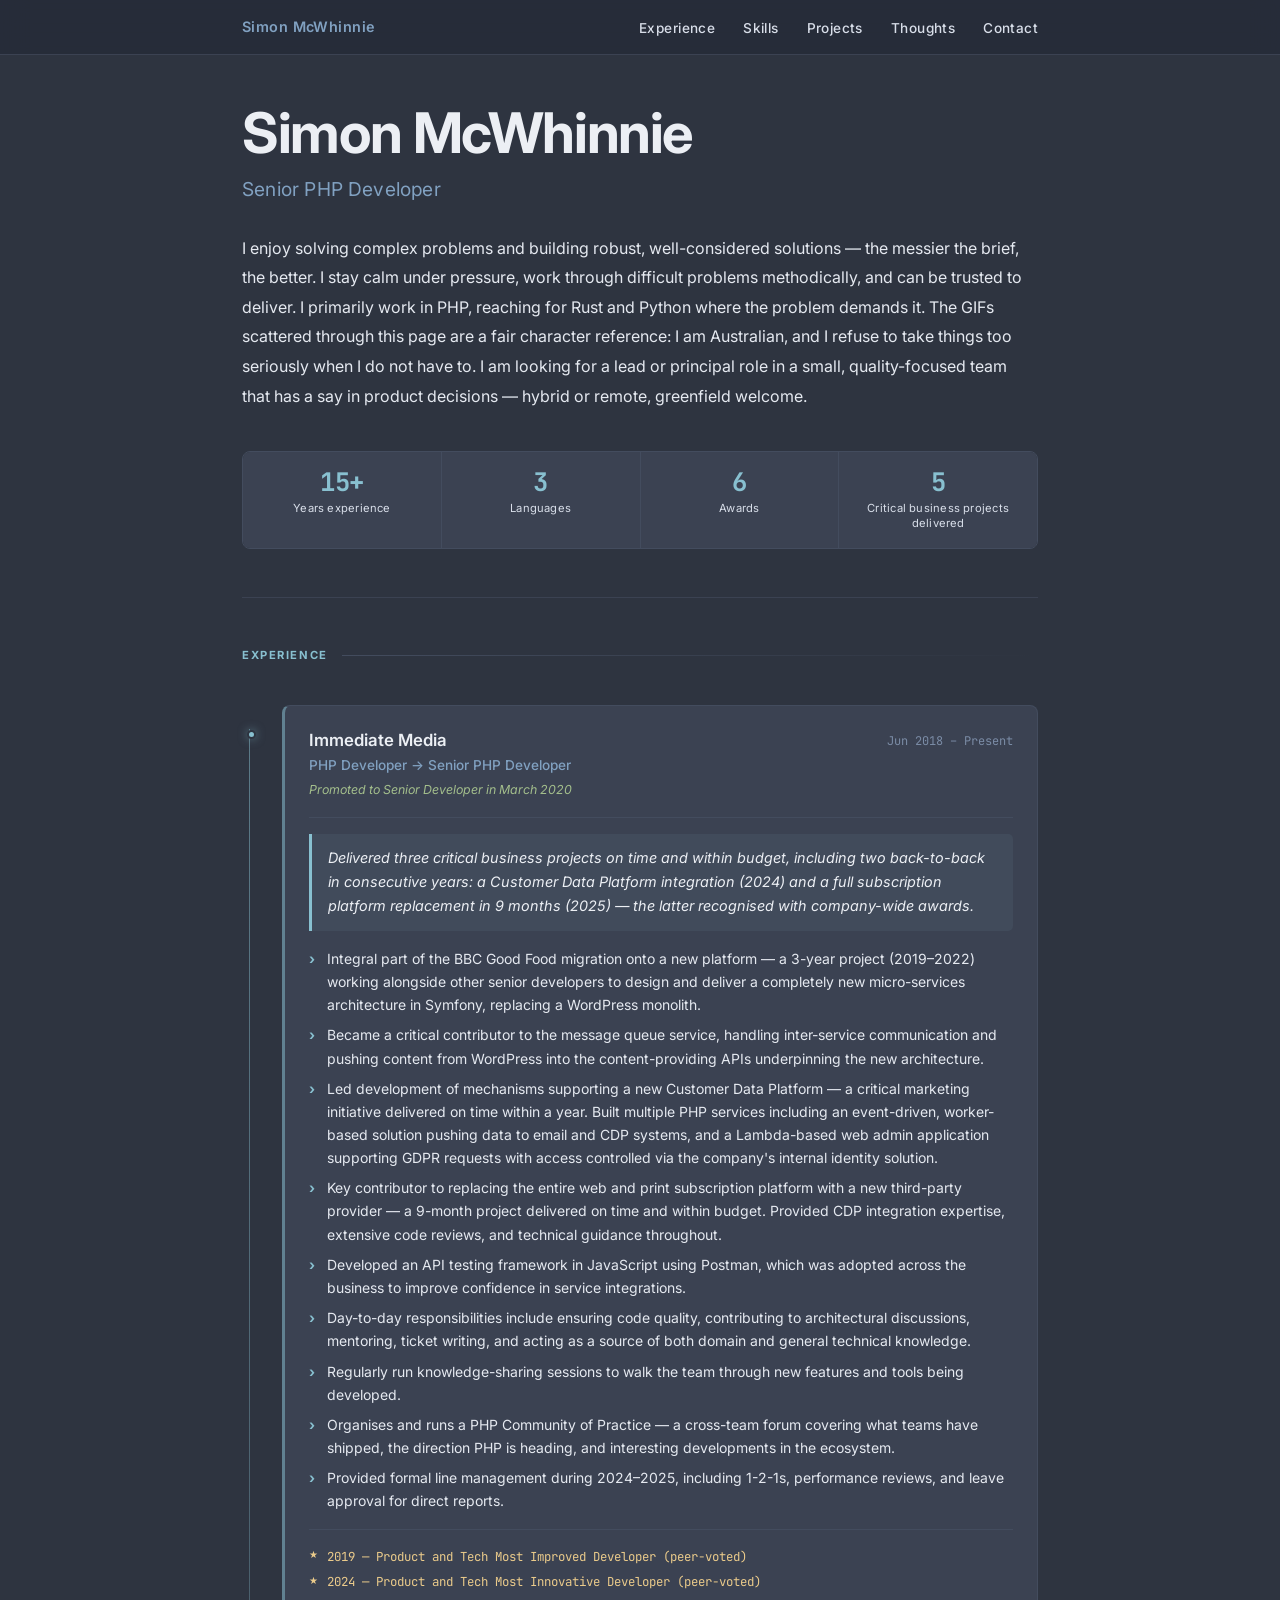
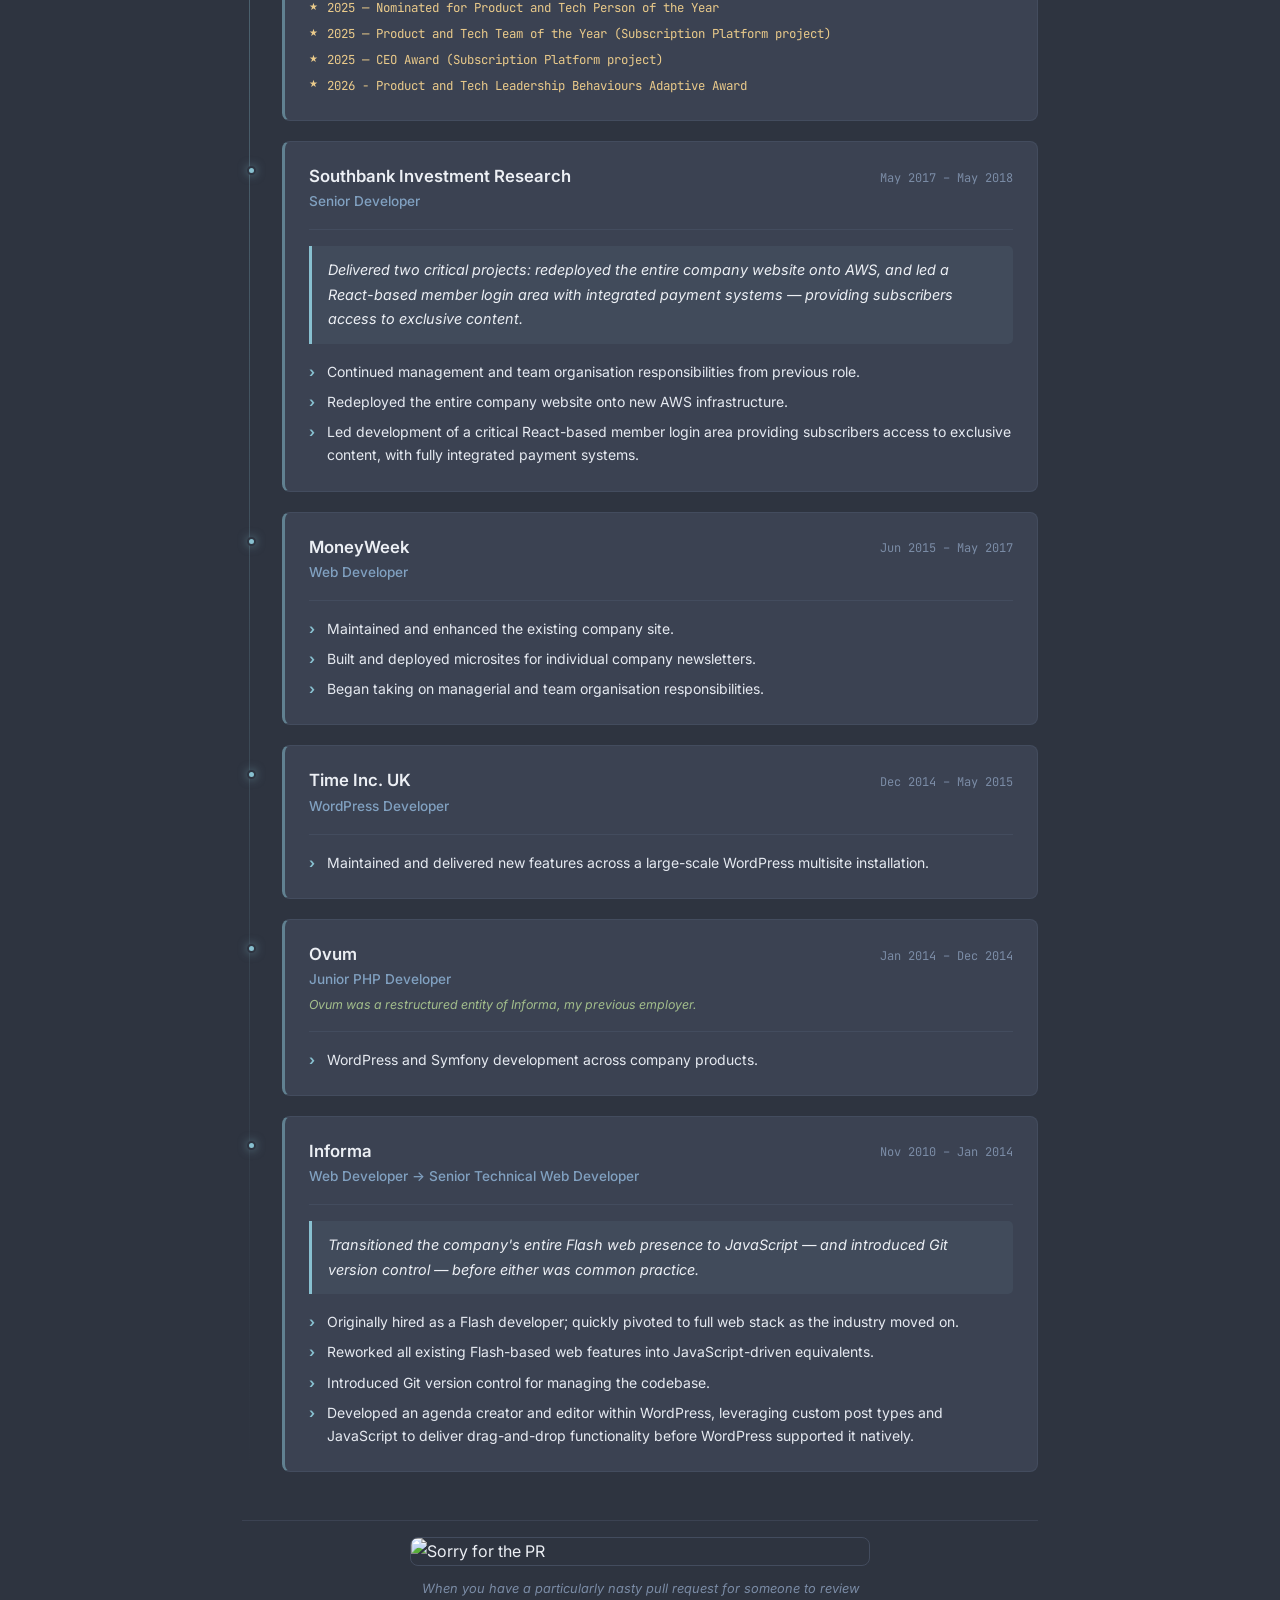
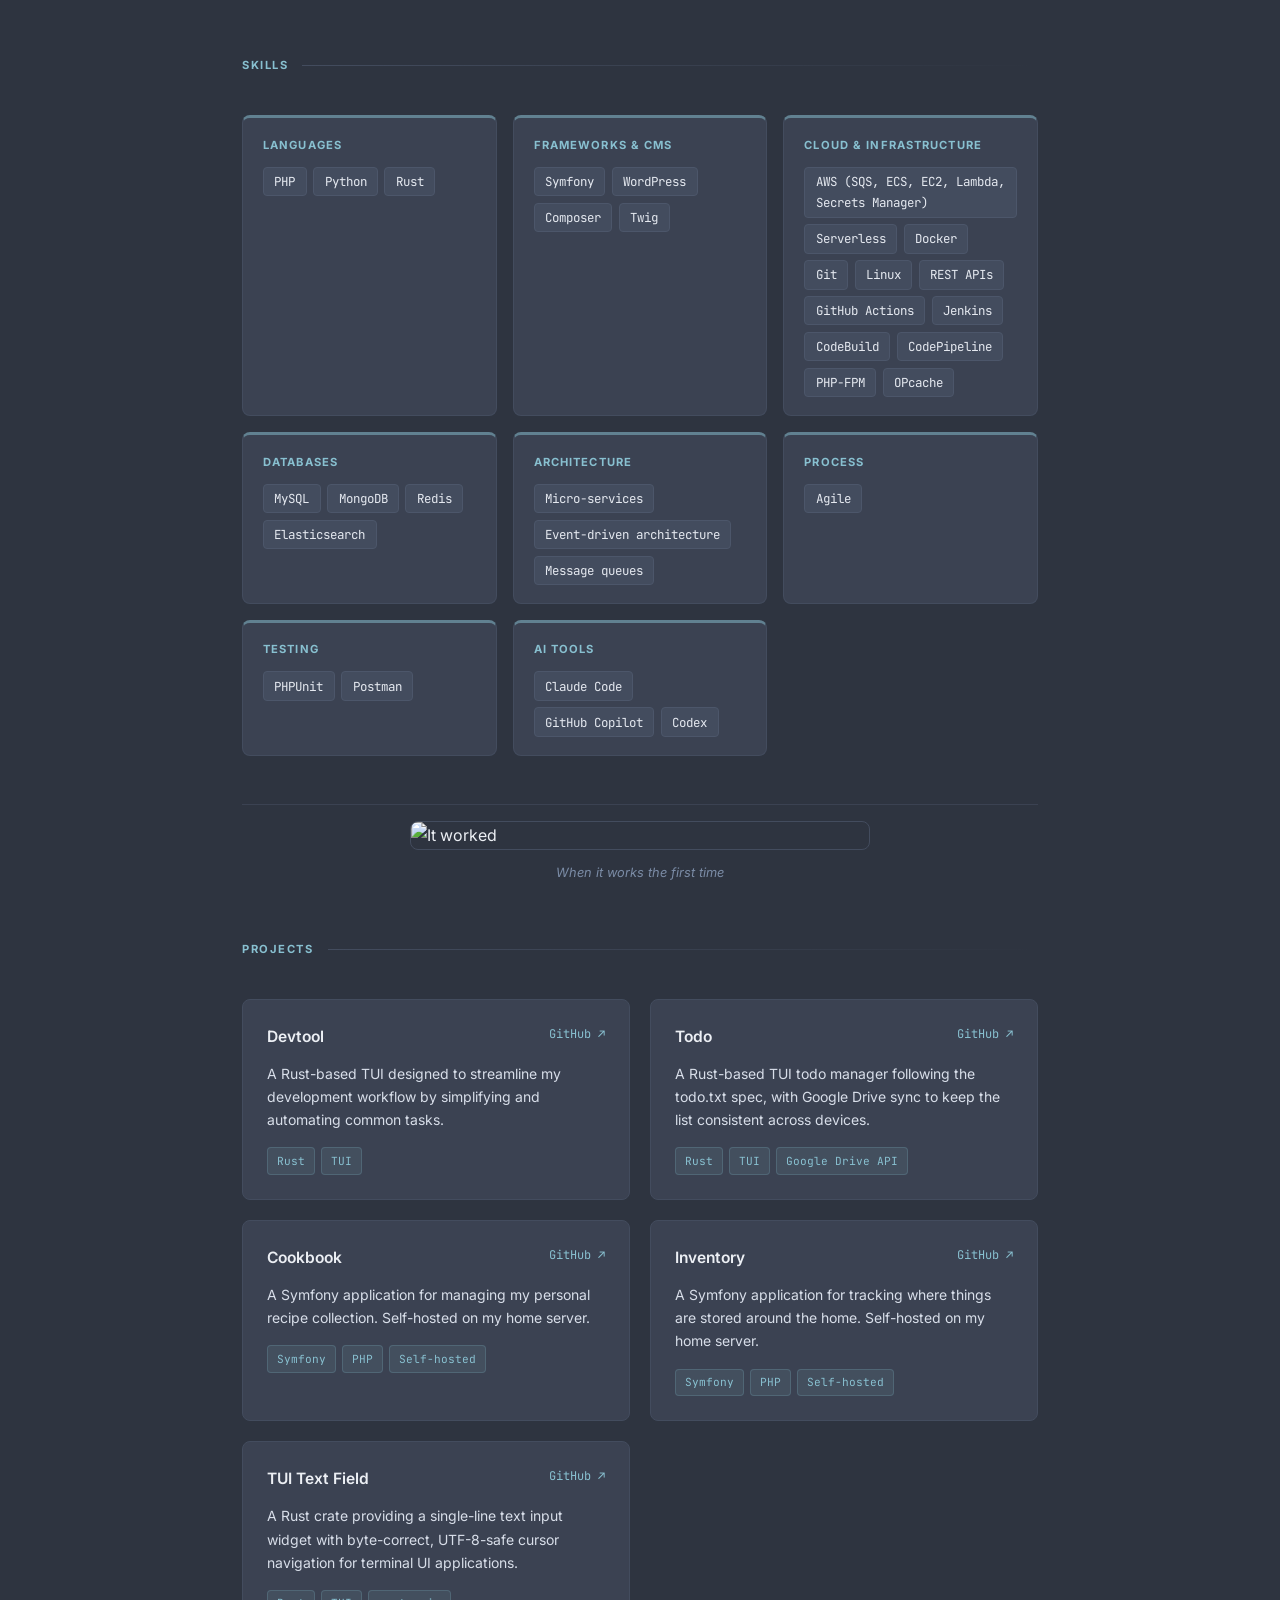
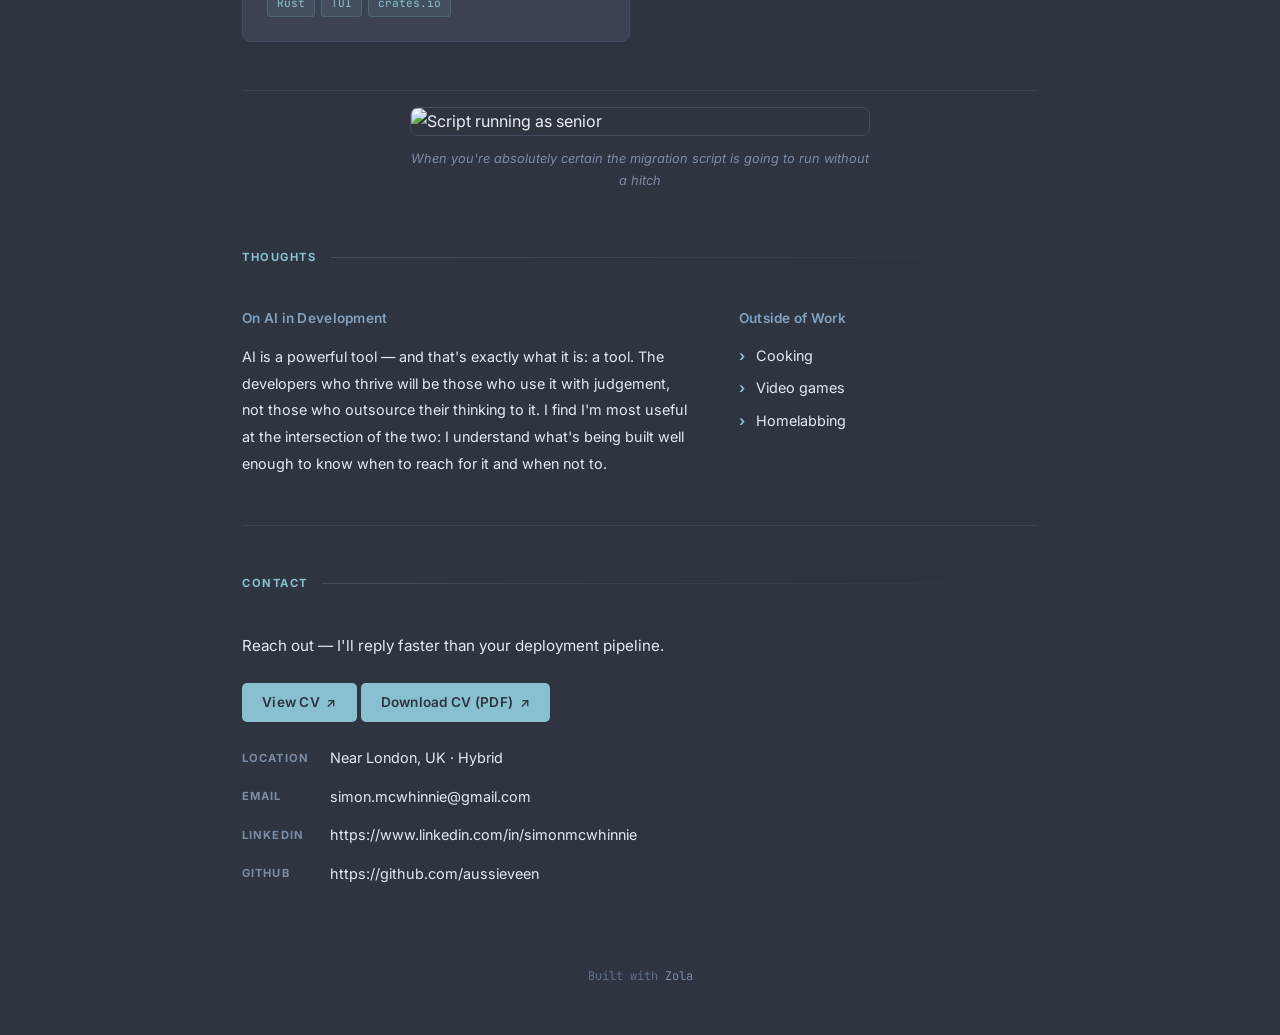
==== index.html @ 9986ec84 "deploy: e091b405a989e2bdb3a3e11040c14188fc9a2ba7" ====
<!DOCTYPE html>
<html lang="en">
<head>
  <meta charset="UTF-8">
  <meta name="viewport" content="width=device-width, initial-scale=1.0">
  <title>Simon McWhinnie — Senior PHP Developer</title>
  <meta name="description" content="Senior PHP Developer with 16+ years experience. PHP, Rust, Python, AWS, micro-services, event-driven architecture. Near London, hybrid&#x2F;remote. Seeking lead or principal roles.">
  <link rel="preconnect" href="https://fonts.googleapis.com">
  <link rel="preconnect" href="https://fonts.gstatic.com" crossorigin>
  <link href="https://fonts.googleapis.com/css2?family=Inter:wght@300;400;500;600;700&family=JetBrains+Mono:wght@400;500&display=swap" rel="stylesheet">
  <link rel="stylesheet" href="https://aussieveen.github.io/main.css">
  <script src="https://aussieveen.github.io/scroll.js" defer></script>
</head>
<body>
  

<nav>
  <div class="nav-inner">
    <a href="#about" class="nav-name">Simon McWhinnie</a>
    <ul class="nav-links">
      <li><a href="#experience">Experience</a></li>
      <li><a href="#skills">Skills</a></li>
      <li><a href="#projects">Projects</a></li>
      <li><a href="#thoughts">Thoughts</a></li>
      <li><a href="#contact">Contact</a></li>
    </ul>
  </div>
</nav>

<main>

  
  <section id="about" class="fade-in">
    <h1 class="hero-name">Simon McWhinnie</h1>
    <p class="hero-role">Senior PHP Developer</p>
    <p class="hero-bio">I enjoy solving complex problems and building robust, well-considered solutions — the messier the brief, the better. I stay calm under pressure, work through difficult problems methodically, and can be trusted to deliver. I primarily work in PHP, reaching for Rust and Python where the problem demands it. The GIFs scattered through this page are a fair character reference: I am Australian, and I refuse to take things too seriously when I do not have to. I am looking for a lead or principal role in a small, quality-focused team that has a say in product decisions — hybrid or remote, greenfield welcome.</p>
    <div class="hero-stats">
      
      <div class="hero-stat">
        <span class="stat-value">15+</span>
        <span class="stat-label">Years experience</span>
      </div>
      
      <div class="hero-stat">
        <span class="stat-value">3</span>
        <span class="stat-label">Languages</span>
      </div>
      
      <div class="hero-stat">
        <span class="stat-value">6</span>
        <span class="stat-label">Awards</span>
      </div>
      
      <div class="hero-stat">
        <span class="stat-value">5</span>
        <span class="stat-label">Critical business projects delivered</span>
      </div>
      
    </div>
  </section>

  
  <section id="experience">
    <h2 class="section-heading">Experience</h2>
    <div class="timeline">
      
      <div class="timeline-item fade-in">
        <div class="timeline-header">
          <div class="timeline-meta">
            <div class="timeline-company">Immediate Media</div>
            <div class="timeline-title">PHP Developer → Senior PHP Developer</div>
            
            <div class="timeline-note">Promoted to Senior Developer in March 2020</div>
            
          </div>
          <div class="timeline-period">Jun 2018 – Present</div>
        </div>
        
        <blockquote class="timeline-callout">Delivered three critical business projects on time and within budget, including two back-to-back in consecutive years: a Customer Data Platform integration (2024) and a full subscription platform replacement in 9 months (2025) — the latter recognised with company-wide awards.</blockquote>
        
        <ul class="timeline-highlights">
          
          <li>Integral part of the BBC Good Food migration onto a new platform — a 3-year project (2019–2022) working alongside other senior developers to design and deliver a completely new micro-services architecture in Symfony, replacing a WordPress monolith.</li>
          
          <li>Became a critical contributor to the message queue service, handling inter-service communication and pushing content from WordPress into the content-providing APIs underpinning the new architecture.</li>
          
          <li>Led development of mechanisms supporting a new Customer Data Platform — a critical marketing initiative delivered on time within a year. Built multiple PHP services including an event-driven, worker-based solution pushing data to email and CDP systems, and a Lambda-based web admin application supporting GDPR requests with access controlled via the company&#x27;s internal identity solution.</li>
          
          <li>Key contributor to replacing the entire web and print subscription platform with a new third-party provider — a 9-month project delivered on time and within budget. Provided CDP integration expertise, extensive code reviews, and technical guidance throughout.</li>
          
          <li>Developed an API testing framework in JavaScript using Postman, which was adopted across the business to improve confidence in service integrations.</li>
          
          <li>Day-to-day responsibilities include ensuring code quality, contributing to architectural discussions, mentoring, ticket writing, and acting as a source of both domain and general technical knowledge.</li>
          
          <li>Regularly run knowledge-sharing sessions to walk the team through new features and tools being developed.</li>
          
          <li>Organises and runs a PHP Community of Practice — a cross-team forum covering what teams have shipped, the direction PHP is heading, and interesting developments in the ecosystem.</li>
          
          <li>Provided formal line management during 2024–2025, including 1-2-1s, performance reviews, and leave approval for direct reports.</li>
          
        </ul>
        
        <div class="timeline-awards">
          
          <div class="award">2019 — Product and Tech Most Improved Developer (peer-voted)</div>
          
          <div class="award">2024 — Product and Tech Most Innovative Developer (peer-voted)</div>
          
          <div class="award">2025 — Nominated for Product and Tech Person of the Year</div>
          
          <div class="award">2025 — Product and Tech Team of the Year (Subscription Platform project)</div>
          
          <div class="award">2025 — CEO Award (Subscription Platform project)</div>
          
          <div class="award">2026 - Product and Tech Leadership Behaviours Adaptive Award</div>
          
        </div>
        
      </div>
      
      <div class="timeline-item fade-in">
        <div class="timeline-header">
          <div class="timeline-meta">
            <div class="timeline-company">Southbank Investment Research</div>
            <div class="timeline-title">Senior Developer</div>
            
          </div>
          <div class="timeline-period">May 2017 – May 2018</div>
        </div>
        
        <blockquote class="timeline-callout">Delivered two critical projects: redeployed the entire company website onto AWS, and led a React-based member login area with integrated payment systems — providing subscribers access to exclusive content.</blockquote>
        
        <ul class="timeline-highlights">
          
          <li>Continued management and team organisation responsibilities from previous role.</li>
          
          <li>Redeployed the entire company website onto new AWS infrastructure.</li>
          
          <li>Led development of a critical React-based member login area providing subscribers access to exclusive content, with fully integrated payment systems.</li>
          
        </ul>
        
      </div>
      
      <div class="timeline-item fade-in">
        <div class="timeline-header">
          <div class="timeline-meta">
            <div class="timeline-company">MoneyWeek</div>
            <div class="timeline-title">Web Developer</div>
            
          </div>
          <div class="timeline-period">Jun 2015 – May 2017</div>
        </div>
        
        <ul class="timeline-highlights">
          
          <li>Maintained and enhanced the existing company site.</li>
          
          <li>Built and deployed microsites for individual company newsletters.</li>
          
          <li>Began taking on managerial and team organisation responsibilities.</li>
          
        </ul>
        
      </div>
      
      <div class="timeline-item fade-in">
        <div class="timeline-header">
          <div class="timeline-meta">
            <div class="timeline-company">Time Inc. UK</div>
            <div class="timeline-title">WordPress Developer</div>
            
          </div>
          <div class="timeline-period">Dec 2014 – May 2015</div>
        </div>
        
        <ul class="timeline-highlights">
          
          <li>Maintained and delivered new features across a large-scale WordPress multisite installation.</li>
          
        </ul>
        
      </div>
      
      <div class="timeline-item fade-in">
        <div class="timeline-header">
          <div class="timeline-meta">
            <div class="timeline-company">Ovum</div>
            <div class="timeline-title">Junior PHP Developer</div>
            
            <div class="timeline-note">Ovum was a restructured entity of Informa, my previous employer.</div>
            
          </div>
          <div class="timeline-period">Jan 2014 – Dec 2014</div>
        </div>
        
        <ul class="timeline-highlights">
          
          <li>WordPress and Symfony development across company products.</li>
          
        </ul>
        
      </div>
      
      <div class="timeline-item fade-in">
        <div class="timeline-header">
          <div class="timeline-meta">
            <div class="timeline-company">Informa</div>
            <div class="timeline-title">Web Developer → Senior Technical Web Developer</div>
            
          </div>
          <div class="timeline-period">Nov 2010 – Jan 2014</div>
        </div>
        
        <blockquote class="timeline-callout">Transitioned the company&#x27;s entire Flash web presence to JavaScript — and introduced Git version control — before either was common practice.</blockquote>
        
        <ul class="timeline-highlights">
          
          <li>Originally hired as a Flash developer; quickly pivoted to full web stack as the industry moved on.</li>
          
          <li>Reworked all existing Flash-based web features into JavaScript-driven equivalents.</li>
          
          <li>Introduced Git version control for managing the codebase.</li>
          
          <li>Developed an agenda creator and editor within WordPress, leveraging custom post types and JavaScript to deliver drag-and-drop functionality before WordPress supported it natively.</li>
          
        </ul>
        
      </div>
      
    </div>
  </section>

  
  <div class="gif-break fade-in">
    <img src="/sorry-for-the-pr.gif" alt="Sorry for the PR" loading="lazy">
    <p class="gif-caption">When you have a particularly nasty pull request for someone to review</p>
  </div>

  
  <section id="skills">
    <h2 class="section-heading">Skills</h2>
    <div class="skill-groups fade-in">
      
      <div class="skill-group">
        <div class="skill-group-name">Languages</div>
        <div class="skill-tags">
          
          <span class="skill-tag">PHP</span>
          
          <span class="skill-tag">Python</span>
          
          <span class="skill-tag">Rust</span>
          
        </div>
      </div>
      
      <div class="skill-group">
        <div class="skill-group-name">Frameworks &amp; CMS</div>
        <div class="skill-tags">
          
          <span class="skill-tag">Symfony</span>
          
          <span class="skill-tag">WordPress</span>
          
          <span class="skill-tag">Composer</span>
          
          <span class="skill-tag">Twig</span>
          
        </div>
      </div>
      
      <div class="skill-group">
        <div class="skill-group-name">Cloud &amp; Infrastructure</div>
        <div class="skill-tags">
          
          <span class="skill-tag">AWS (SQS, ECS, EC2, Lambda, Secrets Manager)</span>
          
          <span class="skill-tag">Serverless</span>
          
          <span class="skill-tag">Docker</span>
          
          <span class="skill-tag">Git</span>
          
          <span class="skill-tag">Linux</span>
          
          <span class="skill-tag">REST APIs</span>
          
          <span class="skill-tag">GitHub Actions</span>
          
          <span class="skill-tag">Jenkins</span>
          
          <span class="skill-tag">CodeBuild</span>
          
          <span class="skill-tag">CodePipeline</span>
          
          <span class="skill-tag">PHP-FPM</span>
          
          <span class="skill-tag">OPcache</span>
          
        </div>
      </div>
      
      <div class="skill-group">
        <div class="skill-group-name">Databases</div>
        <div class="skill-tags">
          
          <span class="skill-tag">MySQL</span>
          
          <span class="skill-tag">MongoDB</span>
          
          <span class="skill-tag">Redis</span>
          
          <span class="skill-tag">Elasticsearch</span>
          
        </div>
      </div>
      
      <div class="skill-group">
        <div class="skill-group-name">Architecture</div>
        <div class="skill-tags">
          
          <span class="skill-tag">Micro-services</span>
          
          <span class="skill-tag">Event-driven architecture</span>
          
          <span class="skill-tag">Message queues</span>
          
        </div>
      </div>
      
      <div class="skill-group">
        <div class="skill-group-name">Process</div>
        <div class="skill-tags">
          
          <span class="skill-tag">Agile</span>
          
        </div>
      </div>
      
      <div class="skill-group">
        <div class="skill-group-name">Testing</div>
        <div class="skill-tags">
          
          <span class="skill-tag">PHPUnit</span>
          
          <span class="skill-tag">Postman</span>
          
        </div>
      </div>
      
      <div class="skill-group">
        <div class="skill-group-name">AI Tools</div>
        <div class="skill-tags">
          
          <span class="skill-tag">Claude Code</span>
          
          <span class="skill-tag">GitHub Copilot</span>
          
          <span class="skill-tag">Codex</span>
          
        </div>
      </div>
      
    </div>
  </section>

  
  <div class="gif-break fade-in">
    <img src="/itworked.gif" alt="It worked" loading="lazy">
    <p class="gif-caption">When it works the first time</p>
  </div>

  
  <section id="projects">
    <h2 class="section-heading">Projects</h2>
    <div class="projects-grid fade-in">
      
      <div class="project-card">
        <div class="project-header">
          <div class="project-name">Devtool</div>
          
          <a class="project-link" href="https:&#x2F;&#x2F;github.com&#x2F;aussieveen&#x2F;devtool" target="_blank" rel="noopener noreferrer">GitHub ↗</a>
          
        </div>
        <p class="project-description">A Rust-based TUI designed to streamline my development workflow by simplifying and automating common tasks.</p>
        <div class="project-tech">
          
          <span class="tech-tag">Rust</span>
          
          <span class="tech-tag">TUI</span>
          
        </div>
      </div>
      
      <div class="project-card">
        <div class="project-header">
          <div class="project-name">Todo</div>
          
          <a class="project-link" href="https:&#x2F;&#x2F;github.com&#x2F;aussieveen&#x2F;todo-tui" target="_blank" rel="noopener noreferrer">GitHub ↗</a>
          
        </div>
        <p class="project-description">A Rust-based TUI todo manager following the todo.txt spec, with Google Drive sync to keep the list consistent across devices.</p>
        <div class="project-tech">
          
          <span class="tech-tag">Rust</span>
          
          <span class="tech-tag">TUI</span>
          
          <span class="tech-tag">Google Drive API</span>
          
        </div>
      </div>
      
      <div class="project-card">
        <div class="project-header">
          <div class="project-name">Cookbook</div>
          
          <a class="project-link" href="https:&#x2F;&#x2F;github.com&#x2F;aussieveen&#x2F;cookbook" target="_blank" rel="noopener noreferrer">GitHub ↗</a>
          
        </div>
        <p class="project-description">A Symfony application for managing my personal recipe collection. Self-hosted on my home server.</p>
        <div class="project-tech">
          
          <span class="tech-tag">Symfony</span>
          
          <span class="tech-tag">PHP</span>
          
          <span class="tech-tag">Self-hosted</span>
          
        </div>
      </div>
      
      <div class="project-card">
        <div class="project-header">
          <div class="project-name">Inventory</div>
          
          <a class="project-link" href="https:&#x2F;&#x2F;github.com&#x2F;aussieveen&#x2F;inventory" target="_blank" rel="noopener noreferrer">GitHub ↗</a>
          
        </div>
        <p class="project-description">A Symfony application for tracking where things are stored around the home. Self-hosted on my home server.</p>
        <div class="project-tech">
          
          <span class="tech-tag">Symfony</span>
          
          <span class="tech-tag">PHP</span>
          
          <span class="tech-tag">Self-hosted</span>
          
        </div>
      </div>
      
      <div class="project-card">
        <div class="project-header">
          <div class="project-name">TUI Text Field</div>
          
          <a class="project-link" href="https:&#x2F;&#x2F;github.com&#x2F;aussieveen&#x2F;tui-text-field" target="_blank" rel="noopener noreferrer">GitHub ↗</a>
          
        </div>
        <p class="project-description">A Rust crate providing a single-line text input widget with byte-correct, UTF-8-safe cursor navigation for terminal UI applications.</p>
        <div class="project-tech">
          
          <span class="tech-tag">Rust</span>
          
          <span class="tech-tag">TUI</span>
          
          <span class="tech-tag">crates.io</span>
          
        </div>
      </div>
      
    </div>
  </section>

  
  <div class="gif-break fade-in">
    <img src="/script-running-as-senior.gif" alt="Script running as senior" loading="lazy">
    <p class="gif-caption">When you're absolutely certain the migration script is going to run without a hitch</p>
  </div>

  
  <section id="thoughts">
    <h2 class="section-heading">Thoughts</h2>
    <div class="thoughts-grid fade-in">
      <div class="thought-block">
        <h3>On AI in Development</h3>
        <p>AI is a powerful tool — and that&#x27;s exactly what it is: a tool. The developers who thrive will be those who use it with judgement, not those who outsource their thinking to it. I find I&#x27;m most useful at the intersection of the two: I understand what&#x27;s being built well enough to know when to reach for it and when not to.</p>
      </div>
      <div class="thought-block">
        <h3>Outside of Work</h3>
        <ul class="hobbies-list">
          
          <li>Cooking</li>
          
          <li>Video games</li>
          
          <li>Homelabbing</li>
          
        </ul>
      </div>
    </div>
  </section>

  
  <section id="contact">
    <h2 class="section-heading">Contact</h2>
    <p class="contact-signoff">Reach out — I'll reply faster than your deployment pipeline.</p>
    <a class="cv-link" href="/cv/" target="_blank">View CV</a>
    <a class="cv-link" href="/simon-mcwhinnie-cv.pdf" download>Download CV (PDF)</a>
    <div class="contact-links fade-in">
      <div class="contact-link">
        <span class="contact-label">Location</span>
        <span>Near London, UK · Hybrid</span>
      </div>
      <a class="contact-link" href="mailto:simon.mcwhinnie@gmail.com">
        <span class="contact-label">Email</span>
        <span>simon.mcwhinnie@gmail.com</span>
      </a>
      <a class="contact-link" href="https:&#x2F;&#x2F;www.linkedin.com&#x2F;in&#x2F;simonmcwhinnie" target="_blank" rel="noopener noreferrer">
        <span class="contact-label">LinkedIn</span>
        <span>https:&#x2F;&#x2F;www.linkedin.com&#x2F;in&#x2F;simonmcwhinnie</span>
      </a>
      <a class="contact-link" href="https:&#x2F;&#x2F;github.com&#x2F;aussieveen" target="_blank" rel="noopener noreferrer">
        <span class="contact-label">GitHub</span>
        <span>https:&#x2F;&#x2F;github.com&#x2F;aussieveen</span>
      </a>
    </div>
  </section>

</main>

<footer>
  Built with <a href="https://www.getzola.org" target="_blank" rel="noopener noreferrer">Zola</a>
</footer>


</body>
</html>
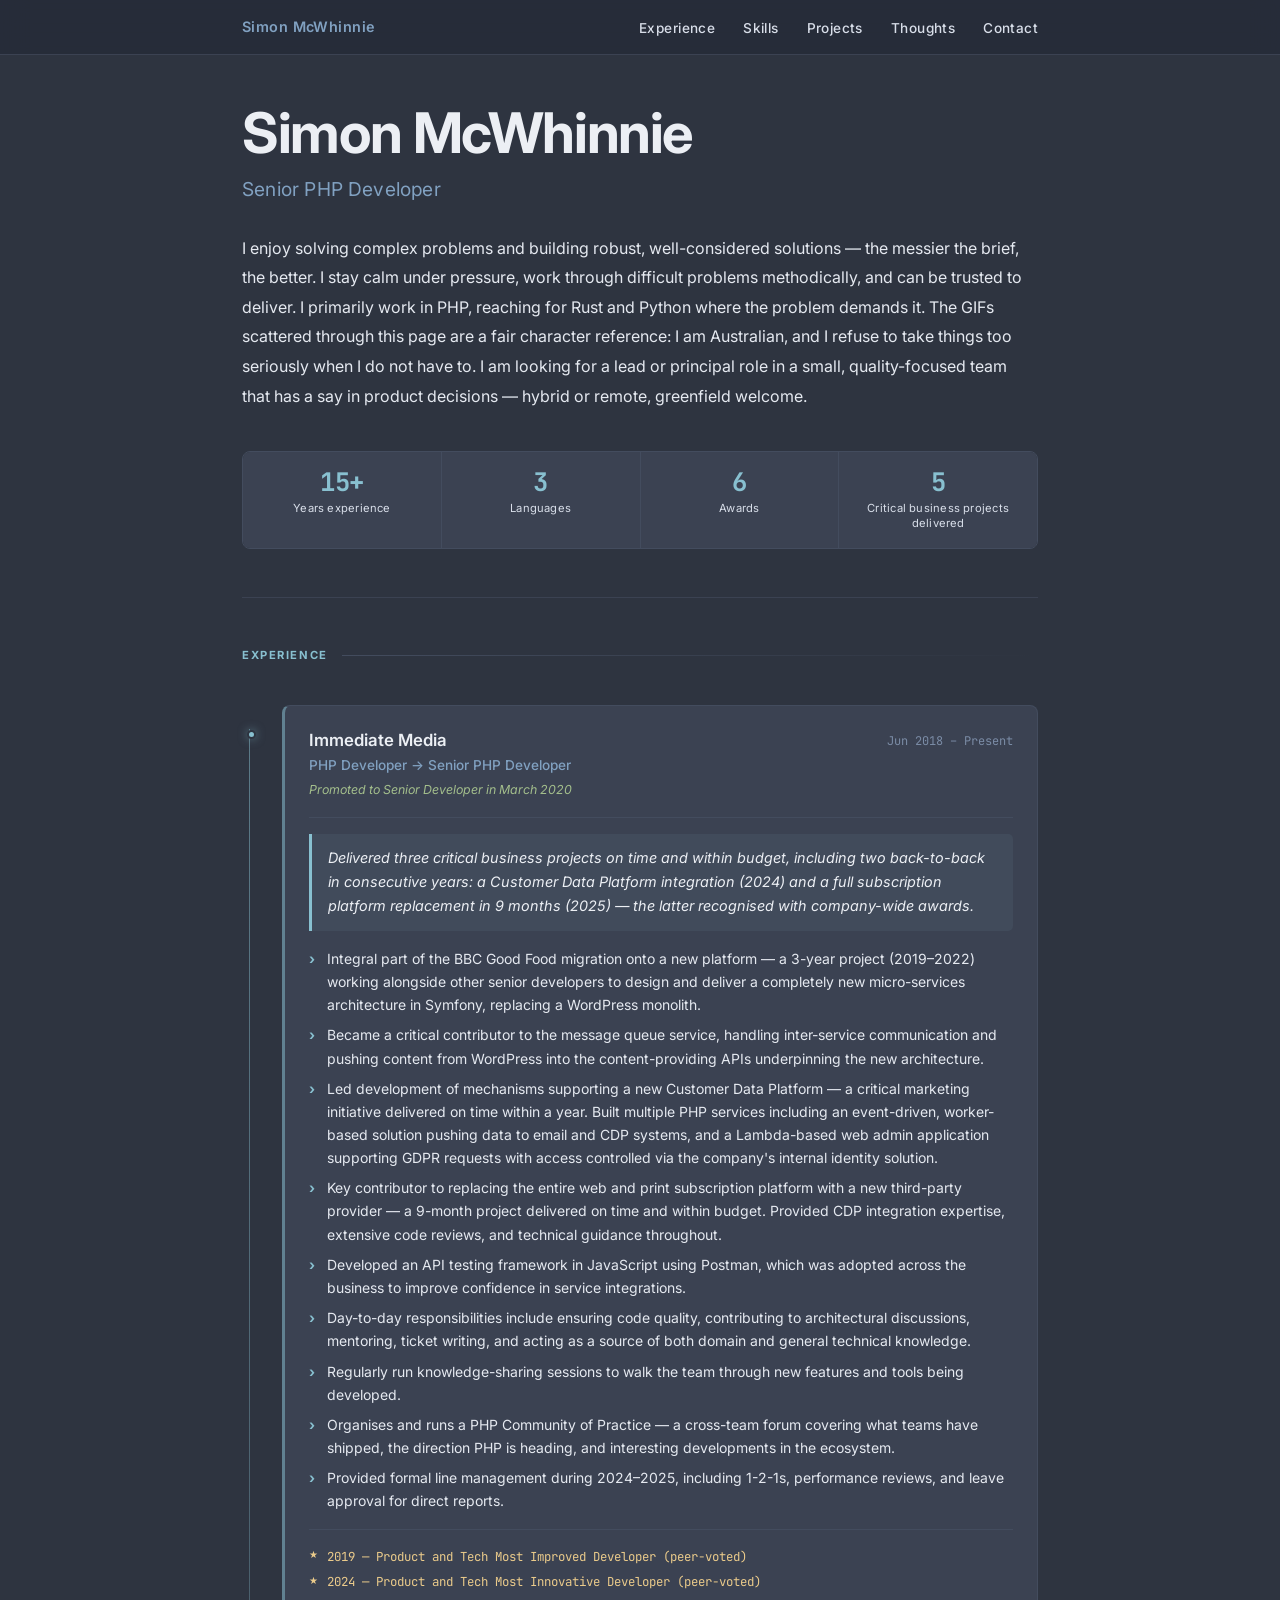
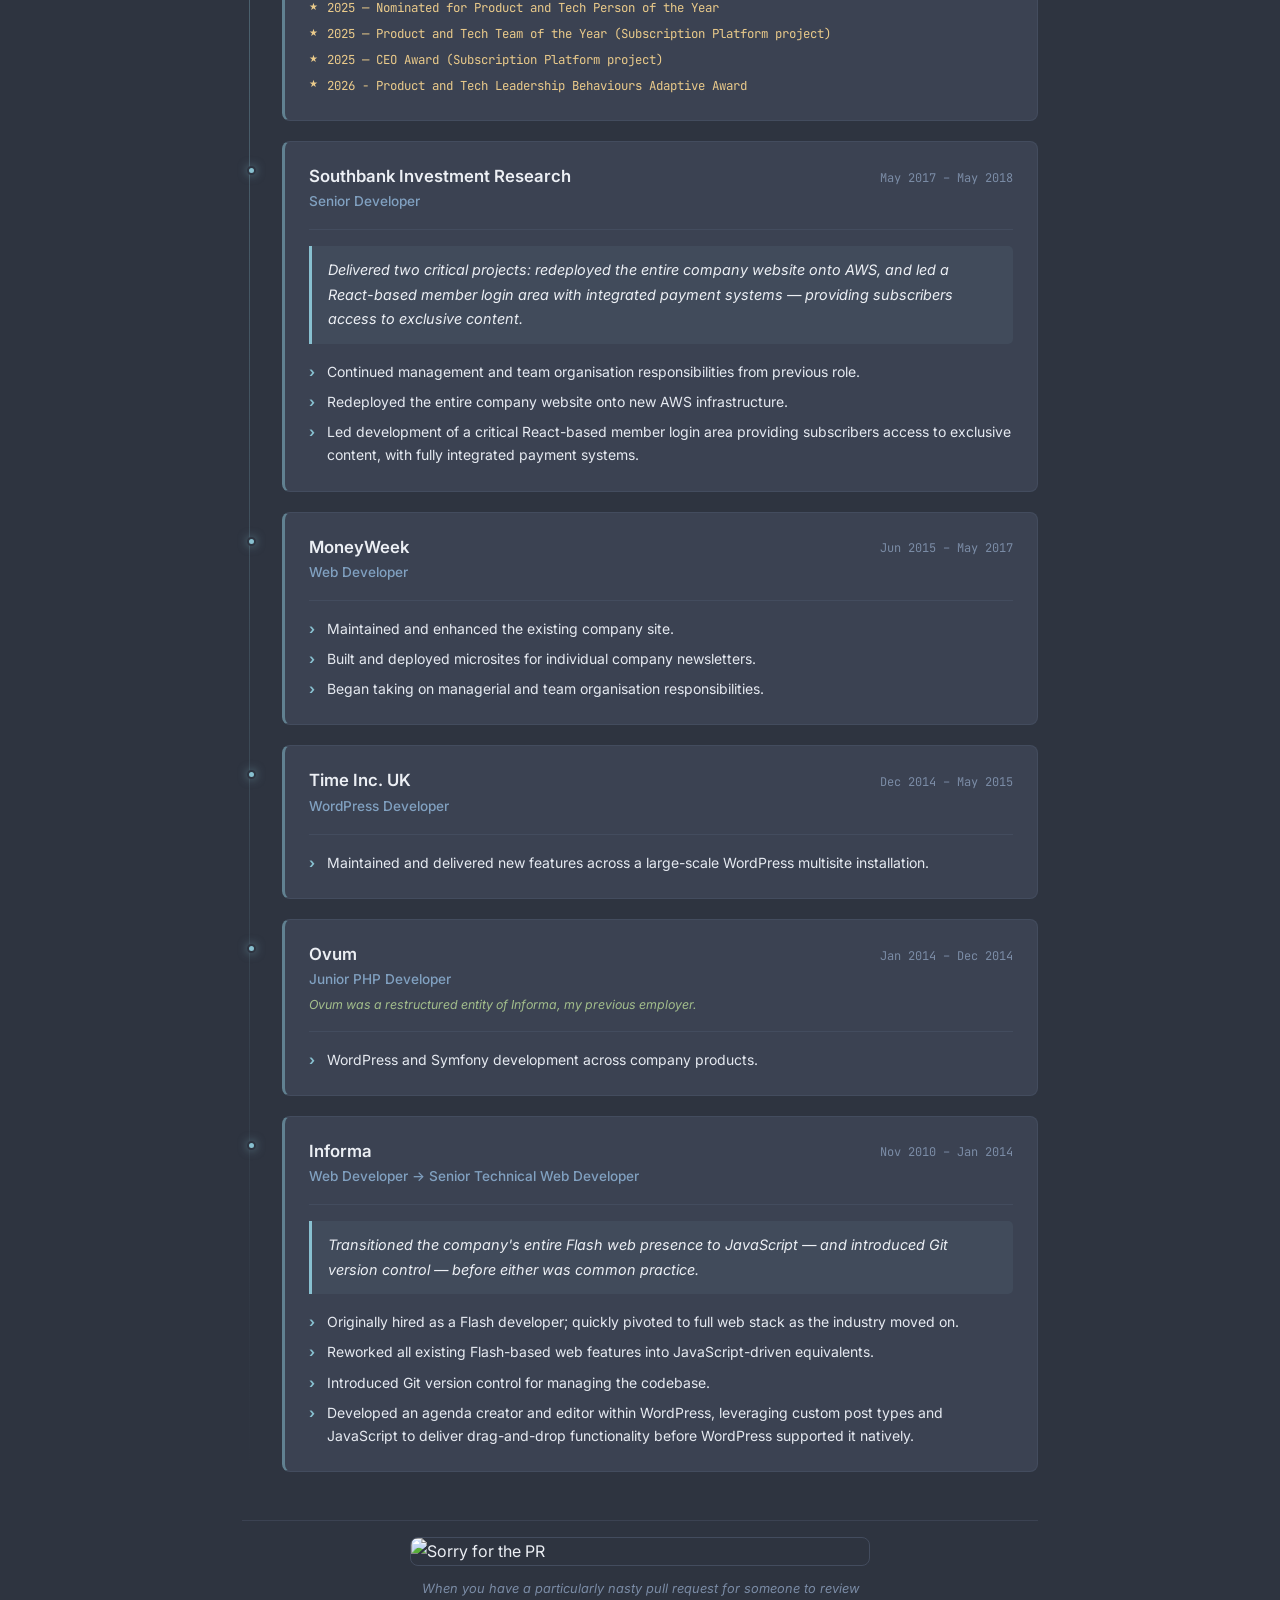
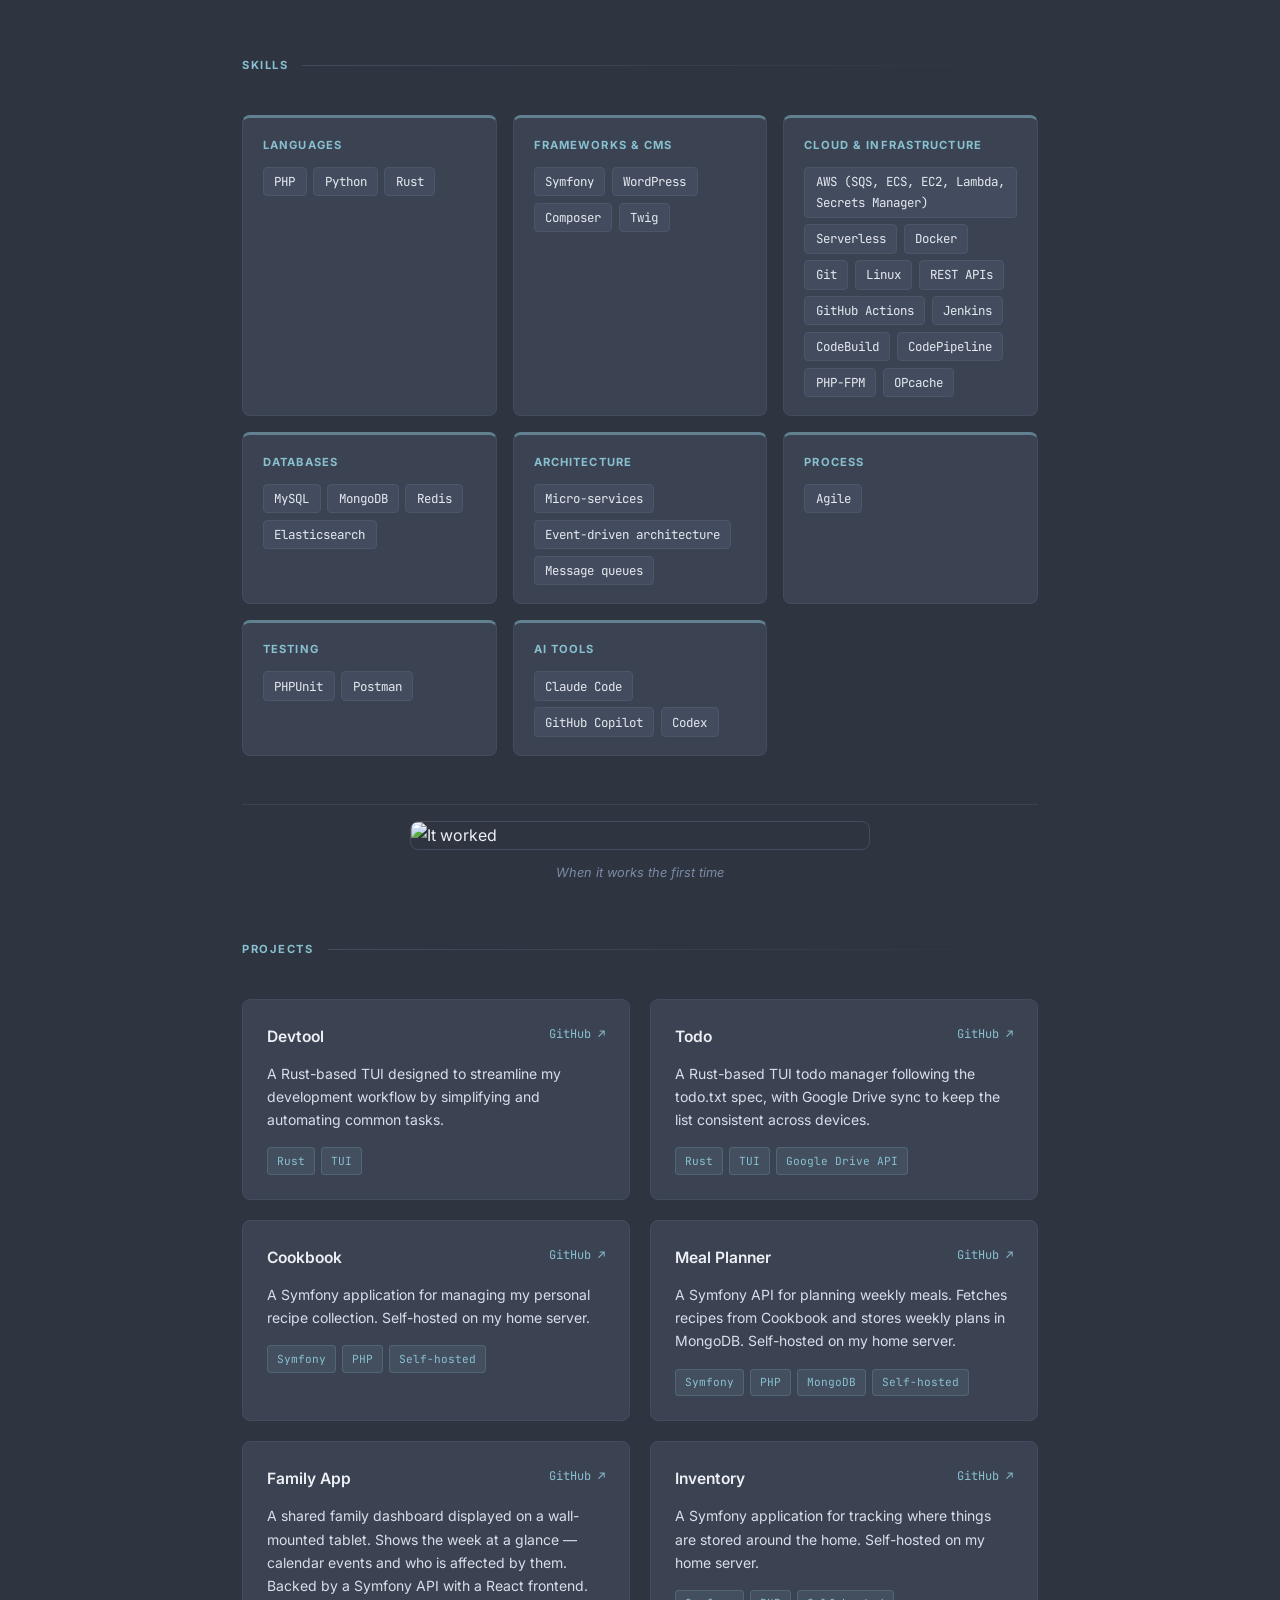
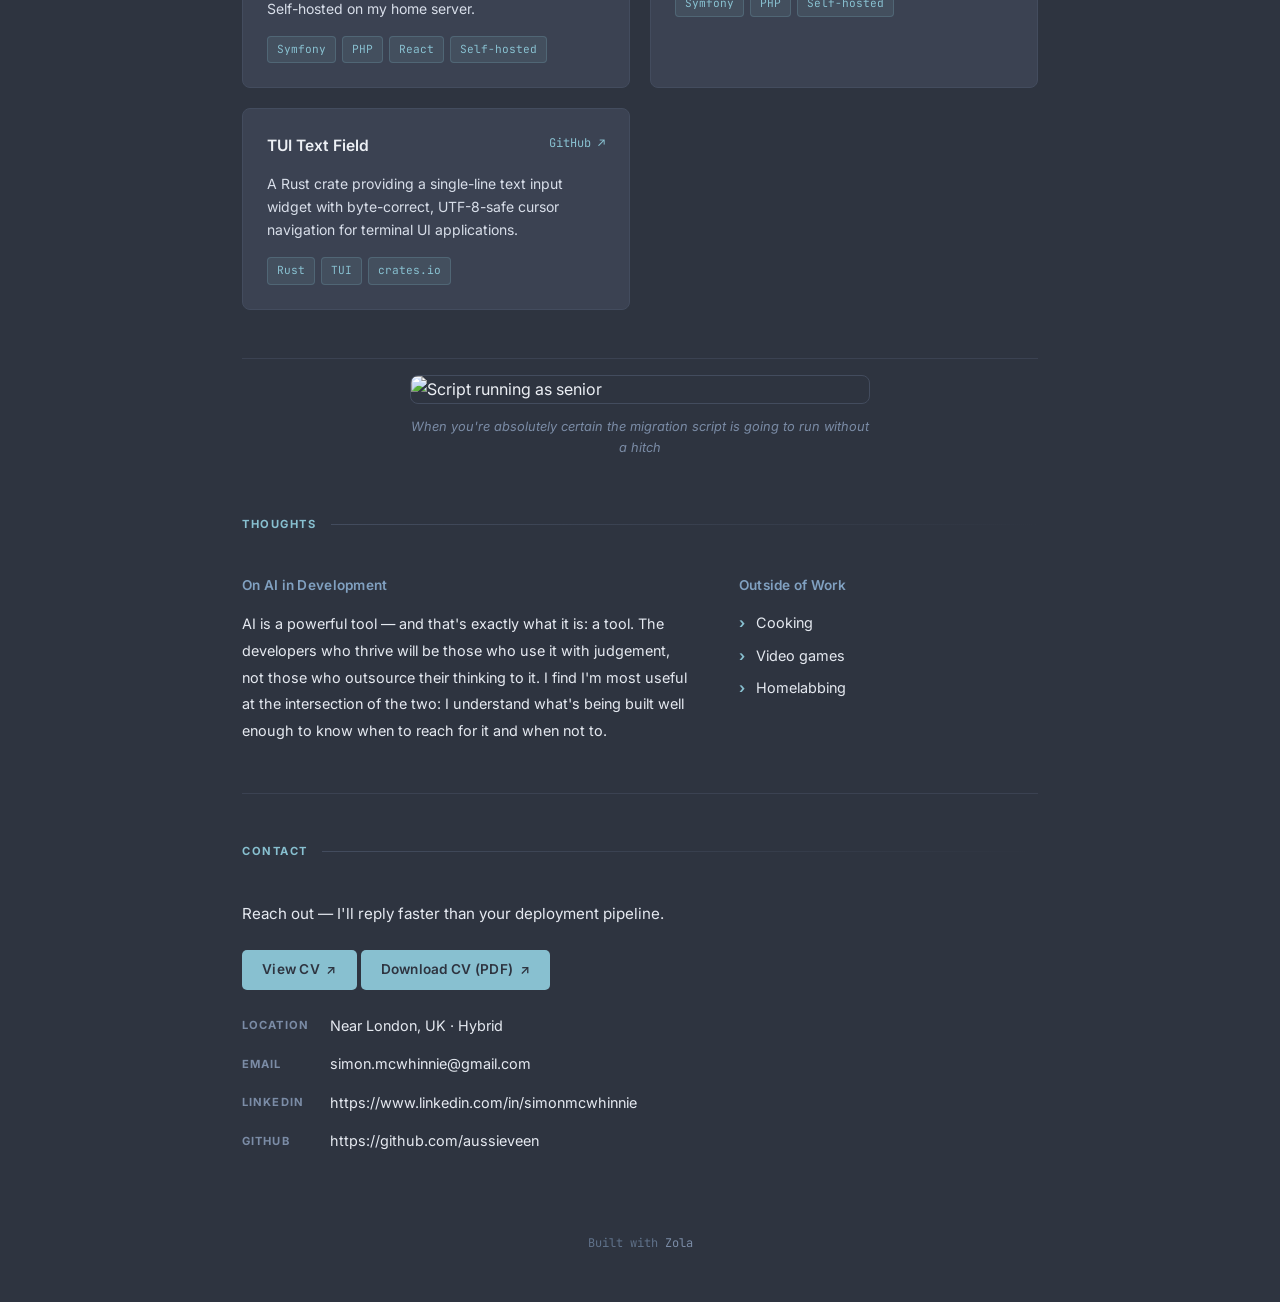
==== commit 70b33906: "deploy: ea6f1b6833fd5f3730ac3bc63d735027bc238726" ====
--- a/index.html
+++ b/index.html
@@ -433,6 +433,48 @@
       
       <div class="project-card">
         <div class="project-header">
+          <div class="project-name">Meal Planner</div>
+          
+          <a class="project-link" href="https:&#x2F;&#x2F;github.com&#x2F;aussieveen&#x2F;meal-planner" target="_blank" rel="noopener noreferrer">GitHub ↗</a>
+          
+        </div>
+        <p class="project-description">A Symfony API for planning weekly meals. Fetches recipes from Cookbook and stores weekly plans in MongoDB. Self-hosted on my home server.</p>
+        <div class="project-tech">
+          
+          <span class="tech-tag">Symfony</span>
+          
+          <span class="tech-tag">PHP</span>
+          
+          <span class="tech-tag">MongoDB</span>
+          
+          <span class="tech-tag">Self-hosted</span>
+          
+        </div>
+      </div>
+      
+      <div class="project-card">
+        <div class="project-header">
+          <div class="project-name">Family App</div>
+          
+          <a class="project-link" href="https:&#x2F;&#x2F;github.com&#x2F;aussieveen&#x2F;family-app" target="_blank" rel="noopener noreferrer">GitHub ↗</a>
+          
+        </div>
+        <p class="project-description">A shared family dashboard displayed on a wall-mounted tablet. Shows the week at a glance — calendar events and who is affected by them. Backed by a Symfony API with a React frontend. Self-hosted on my home server.</p>
+        <div class="project-tech">
+          
+          <span class="tech-tag">Symfony</span>
+          
+          <span class="tech-tag">PHP</span>
+          
+          <span class="tech-tag">React</span>
+          
+          <span class="tech-tag">Self-hosted</span>
+          
+        </div>
+      </div>
+      
+      <div class="project-card">
+        <div class="project-header">
           <div class="project-name">Inventory</div>
           
           <a class="project-link" href="https:&#x2F;&#x2F;github.com&#x2F;aussieveen&#x2F;inventory" target="_blank" rel="noopener noreferrer">GitHub ↗</a>
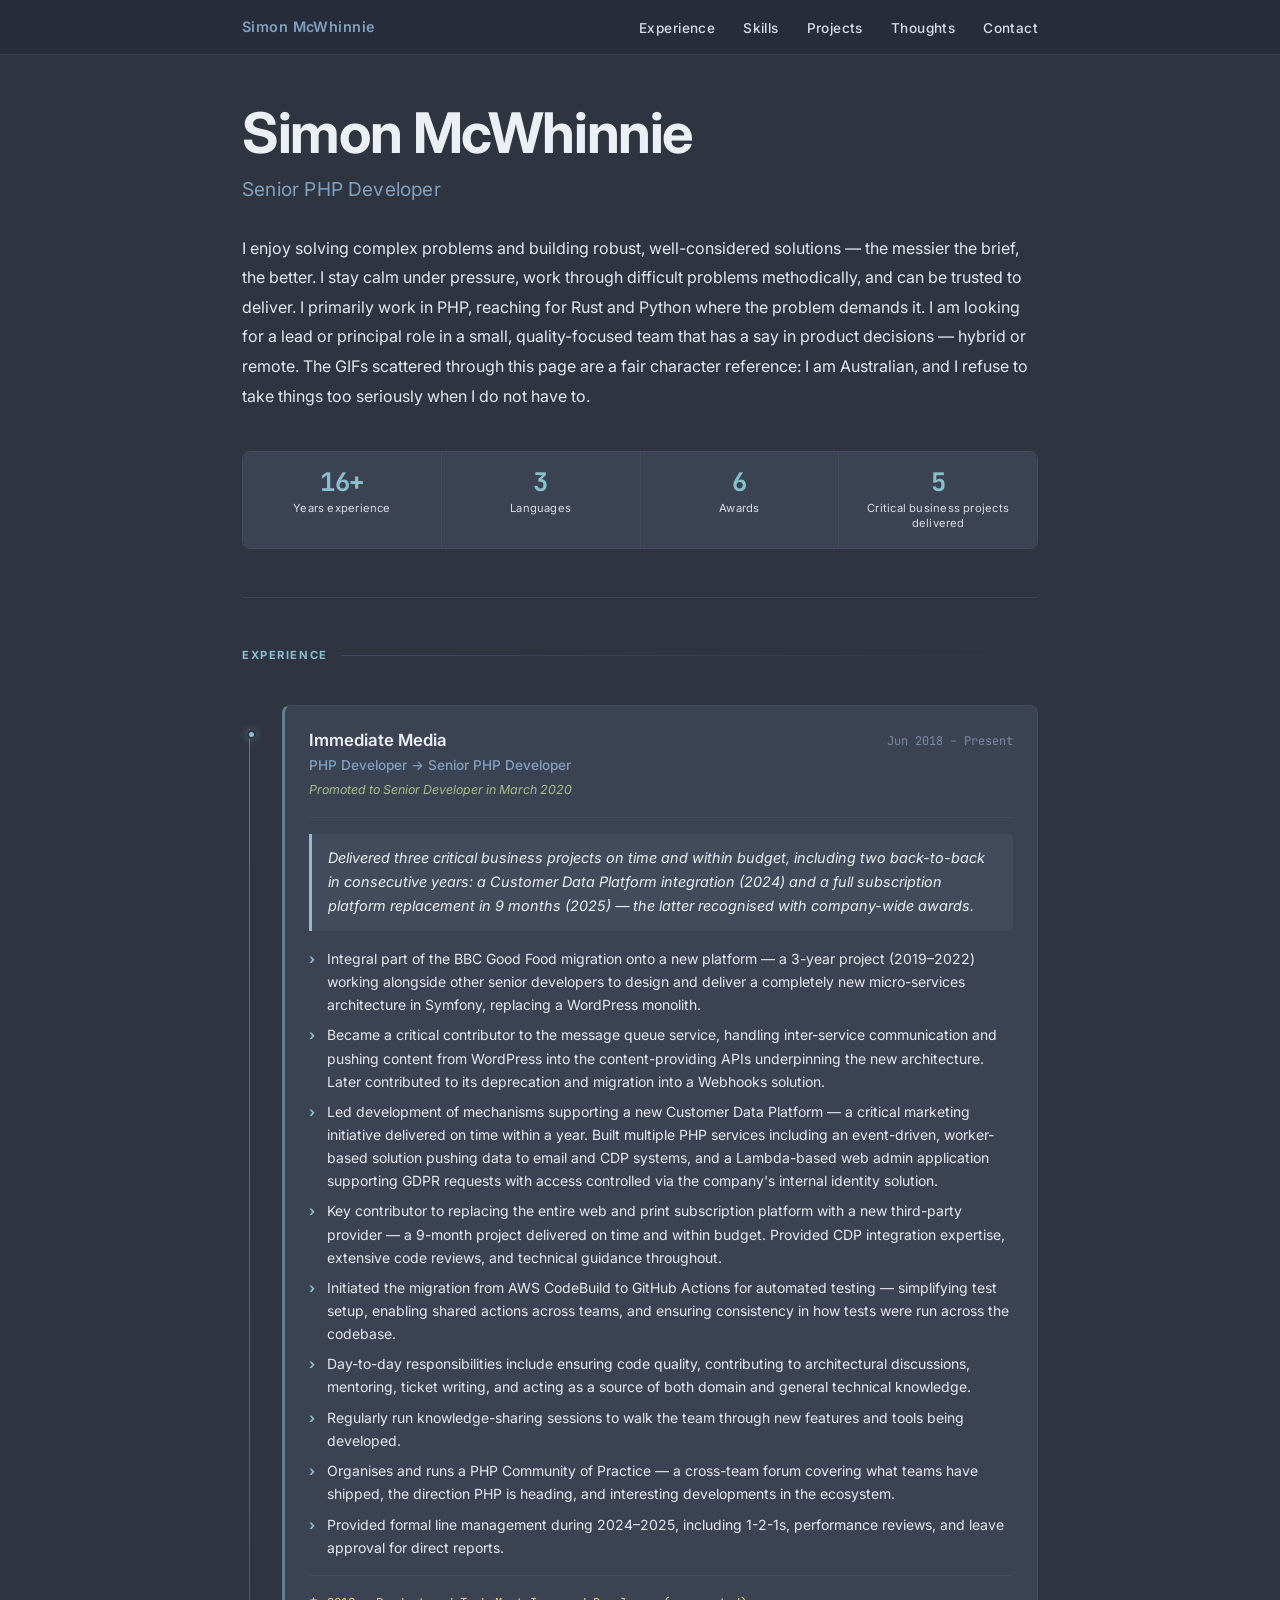
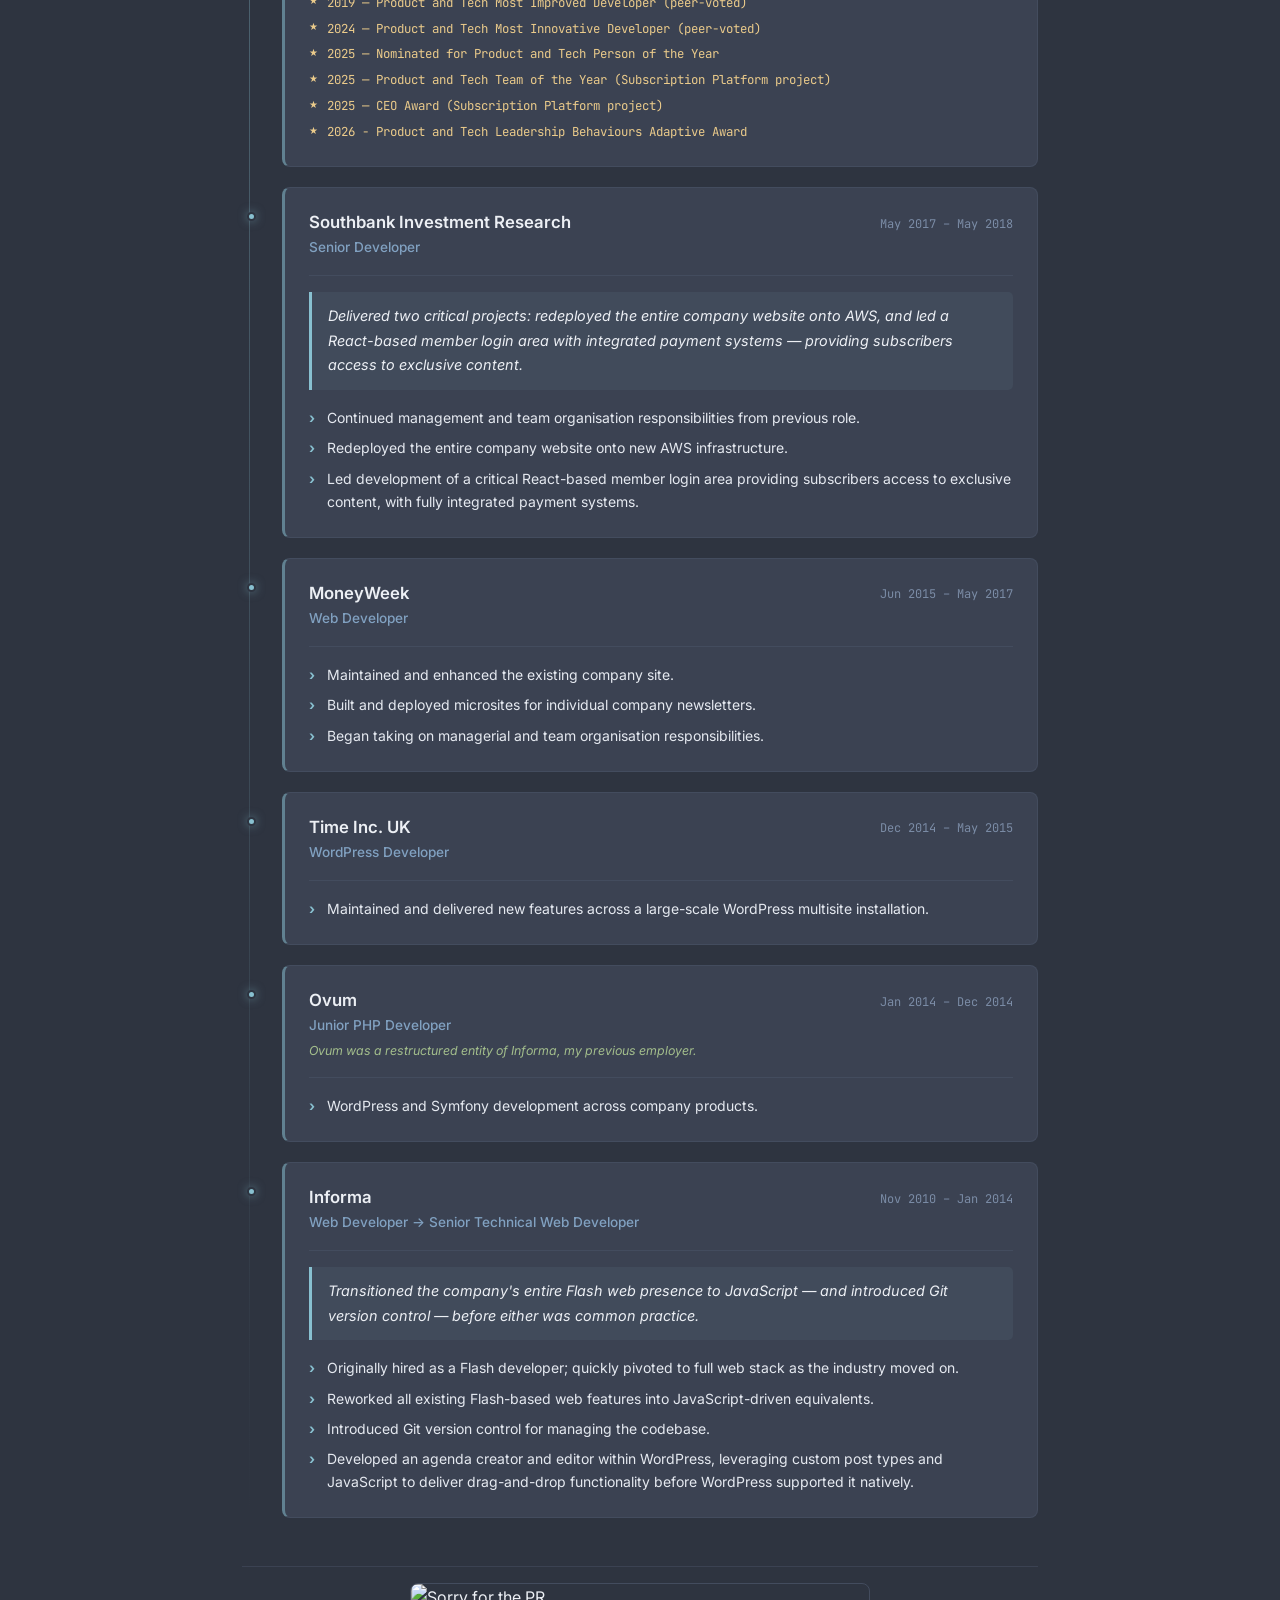
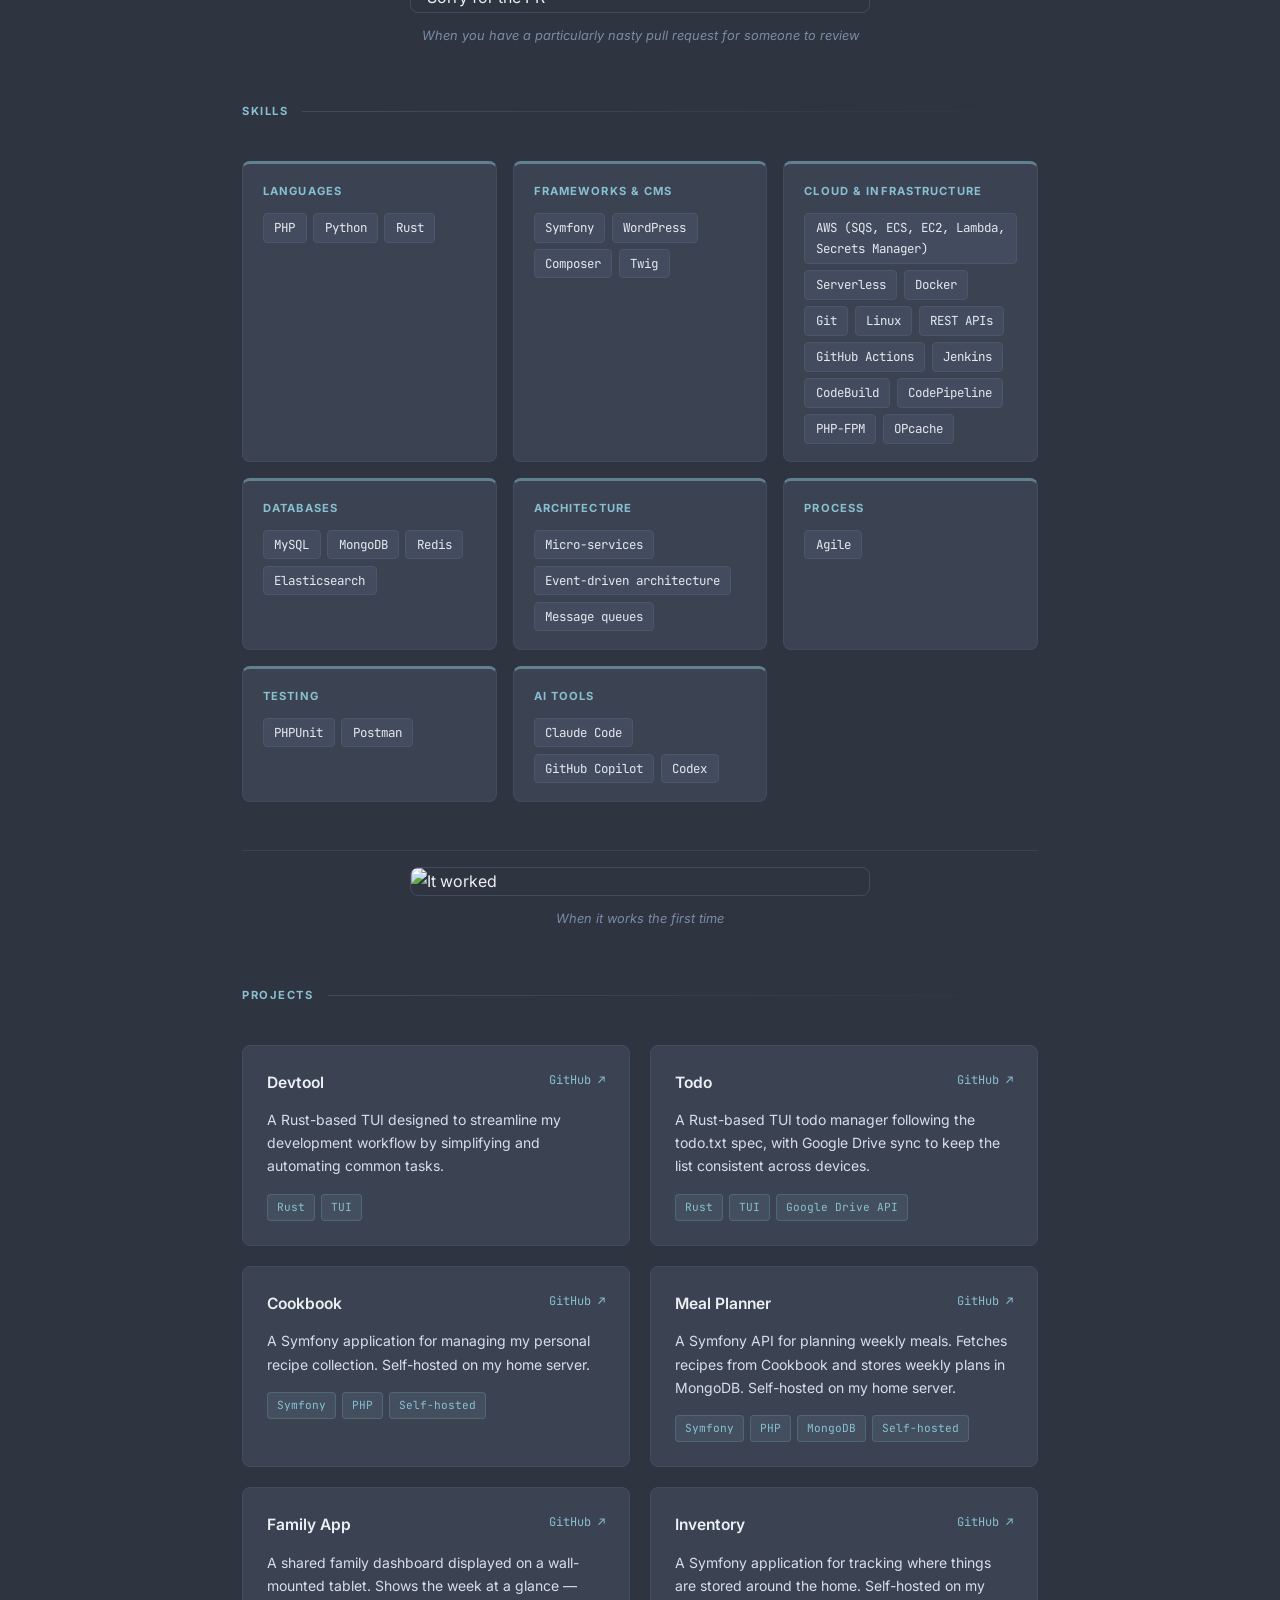
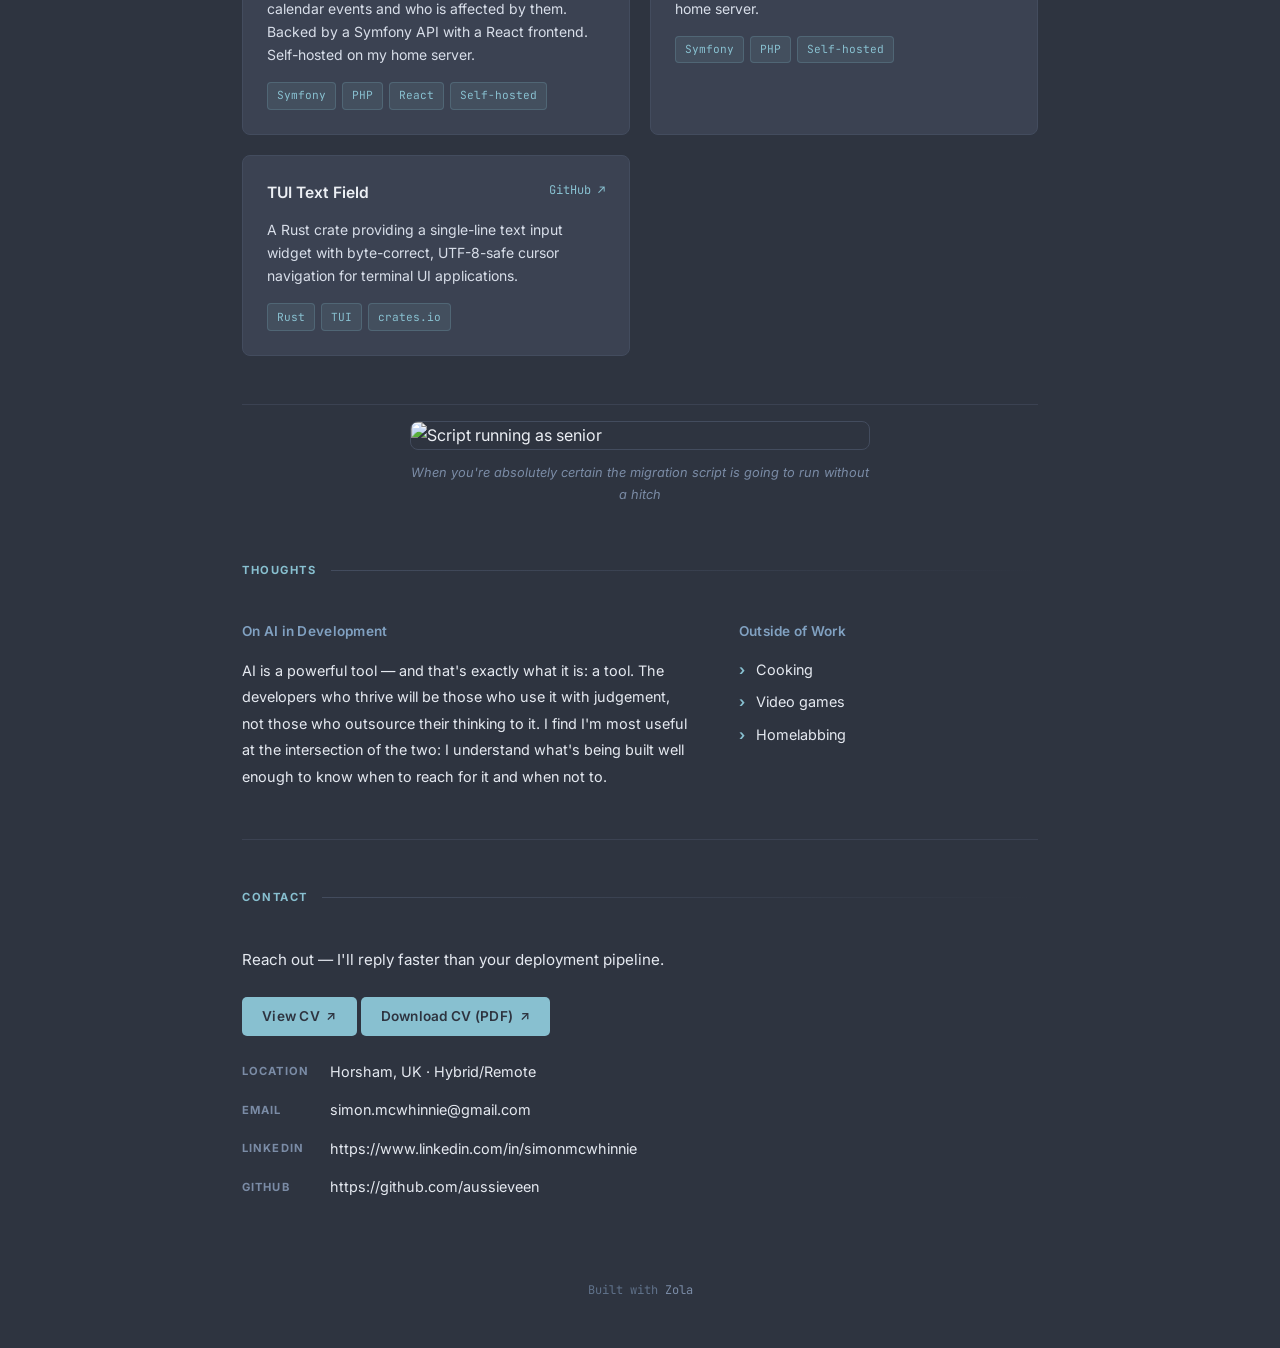
==== commit c00a3765: "deploy: bea73a06d4c2076db815bf39af91476c1ececfeb" ====
--- a/index.html
+++ b/index.html
@@ -4,7 +4,7 @@
   <meta charset="UTF-8">
   <meta name="viewport" content="width=device-width, initial-scale=1.0">
   <title>Simon McWhinnie — Senior PHP Developer</title>
-  <meta name="description" content="Senior PHP Developer with 16+ years experience. PHP, Rust, Python, AWS, micro-services, event-driven architecture. Near London, hybrid&#x2F;remote. Seeking lead or principal roles.">
+  <meta name="description" content="Senior PHP Developer with 16+ years experience. PHP, Rust, Python, AWS, micro-services, event-driven architecture. Horsham, UK, hybrid&#x2F;remote. Seeking lead or principal roles.">
   <link rel="preconnect" href="https://fonts.googleapis.com">
   <link rel="preconnect" href="https://fonts.gstatic.com" crossorigin>
   <link href="https://fonts.googleapis.com/css2?family=Inter:wght@300;400;500;600;700&family=JetBrains+Mono:wght@400;500&display=swap" rel="stylesheet">
@@ -33,11 +33,11 @@
   <section id="about" class="fade-in">
     <h1 class="hero-name">Simon McWhinnie</h1>
     <p class="hero-role">Senior PHP Developer</p>
-    <p class="hero-bio">I enjoy solving complex problems and building robust, well-considered solutions — the messier the brief, the better. I stay calm under pressure, work through difficult problems methodically, and can be trusted to deliver. I primarily work in PHP, reaching for Rust and Python where the problem demands it. The GIFs scattered through this page are a fair character reference: I am Australian, and I refuse to take things too seriously when I do not have to. I am looking for a lead or principal role in a small, quality-focused team that has a say in product decisions — hybrid or remote, greenfield welcome.</p>
+    <p class="hero-bio">I enjoy solving complex problems and building robust, well-considered solutions — the messier the brief, the better. I stay calm under pressure, work through difficult problems methodically, and can be trusted to deliver. I primarily work in PHP, reaching for Rust and Python where the problem demands it. I am looking for a lead or principal role in a small, quality-focused team that has a say in product decisions — hybrid or remote. The GIFs scattered through this page are a fair character reference: I am Australian, and I refuse to take things too seriously when I do not have to.</p>
     <div class="hero-stats">
       
       <div class="hero-stat">
-        <span class="stat-value">15+</span>
+        <span class="stat-value">16+</span>
         <span class="stat-label">Years experience</span>
       </div>
       
@@ -82,13 +82,13 @@
           
           <li>Integral part of the BBC Good Food migration onto a new platform — a 3-year project (2019–2022) working alongside other senior developers to design and deliver a completely new micro-services architecture in Symfony, replacing a WordPress monolith.</li>
           
-          <li>Became a critical contributor to the message queue service, handling inter-service communication and pushing content from WordPress into the content-providing APIs underpinning the new architecture.</li>
+          <li>Became a critical contributor to the message queue service, handling inter-service communication and pushing content from WordPress into the content-providing APIs underpinning the new architecture. Later contributed to its deprecation and migration into a Webhooks solution.</li>
           
           <li>Led development of mechanisms supporting a new Customer Data Platform — a critical marketing initiative delivered on time within a year. Built multiple PHP services including an event-driven, worker-based solution pushing data to email and CDP systems, and a Lambda-based web admin application supporting GDPR requests with access controlled via the company&#x27;s internal identity solution.</li>
           
           <li>Key contributor to replacing the entire web and print subscription platform with a new third-party provider — a 9-month project delivered on time and within budget. Provided CDP integration expertise, extensive code reviews, and technical guidance throughout.</li>
           
-          <li>Developed an API testing framework in JavaScript using Postman, which was adopted across the business to improve confidence in service integrations.</li>
+          <li>Initiated the migration from AWS CodeBuild to GitHub Actions for automated testing — simplifying test setup, enabling shared actions across teams, and ensuring consistency in how tests were run across the codebase.</li>
           
           <li>Day-to-day responsibilities include ensuring code quality, contributing to architectural discussions, mentoring, ticket writing, and acting as a source of both domain and general technical knowledge.</li>
           
@@ -552,7 +552,7 @@
     <div class="contact-links fade-in">
       <div class="contact-link">
         <span class="contact-label">Location</span>
-        <span>Near London, UK · Hybrid</span>
+        <span>Horsham, UK · Hybrid&#x2F;Remote</span>
       </div>
       <a class="contact-link" href="mailto:simon.mcwhinnie@gmail.com">
         <span class="contact-label">Email</span>
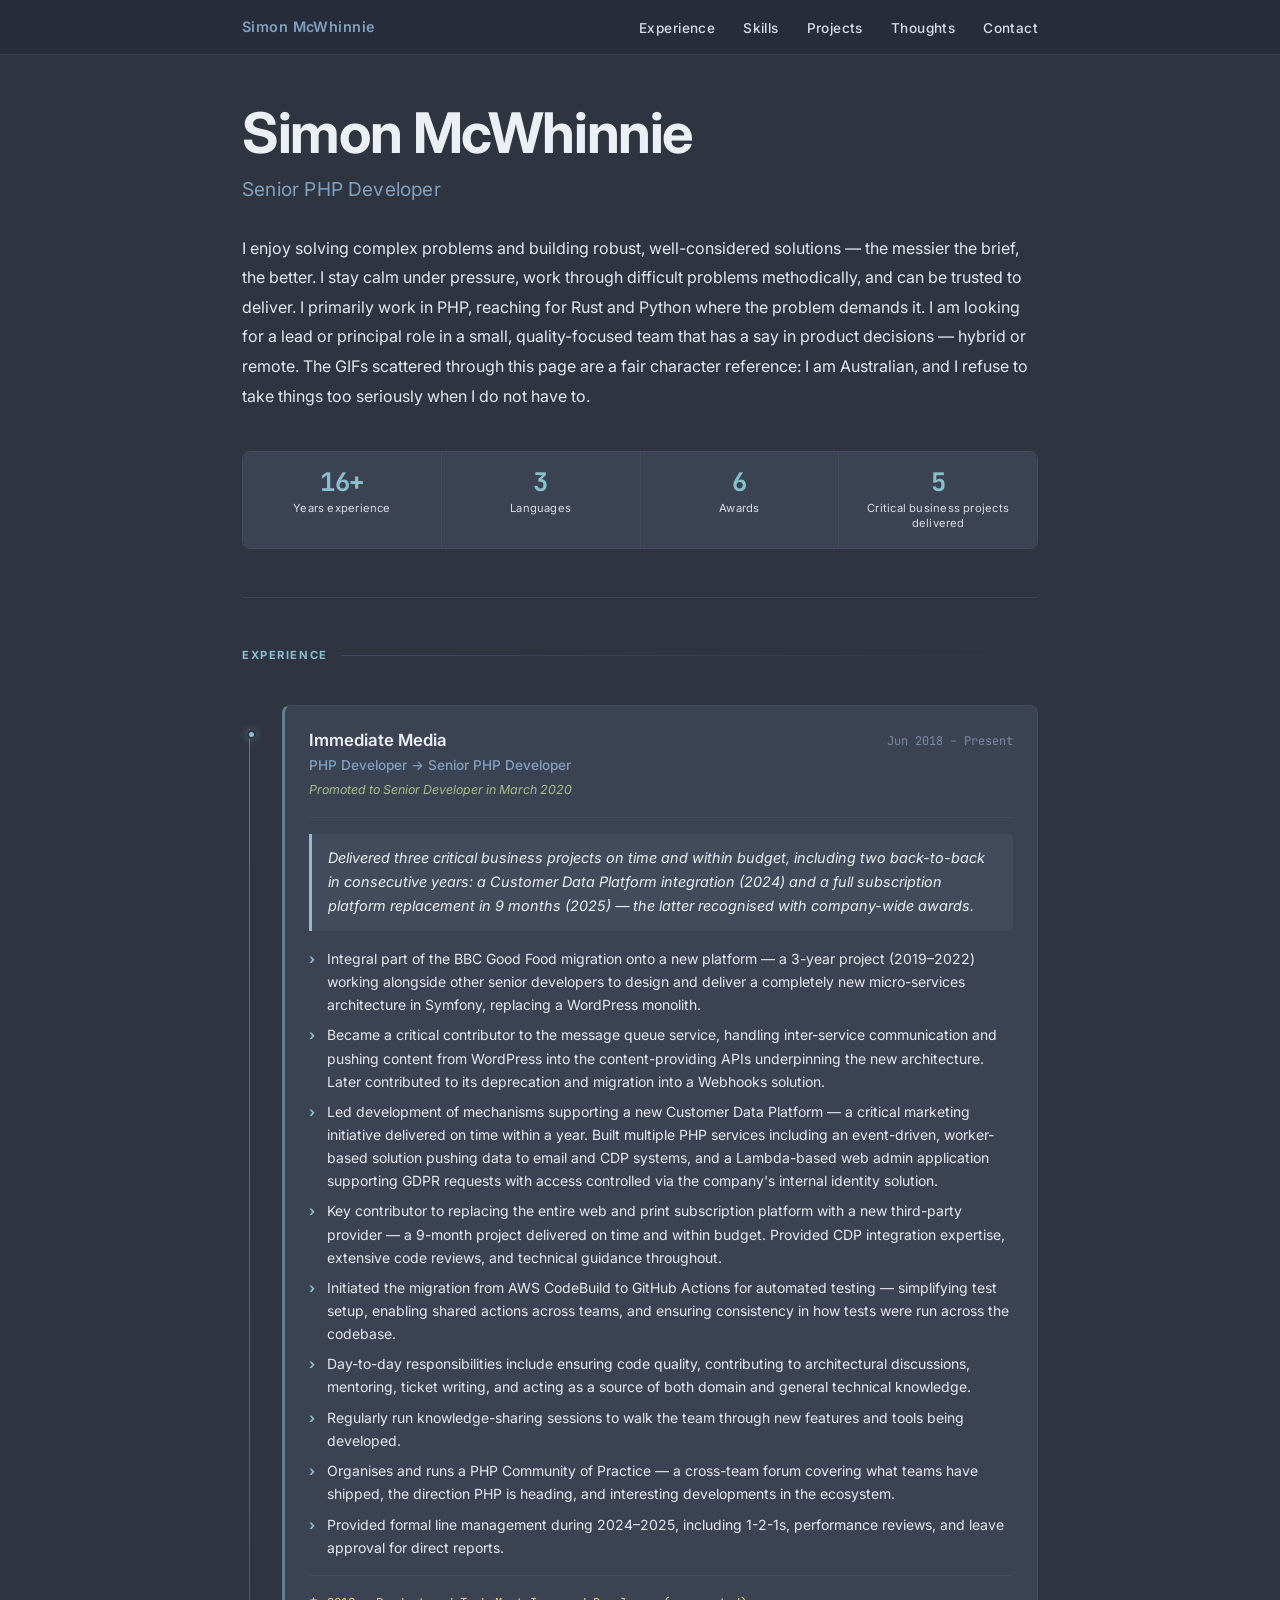
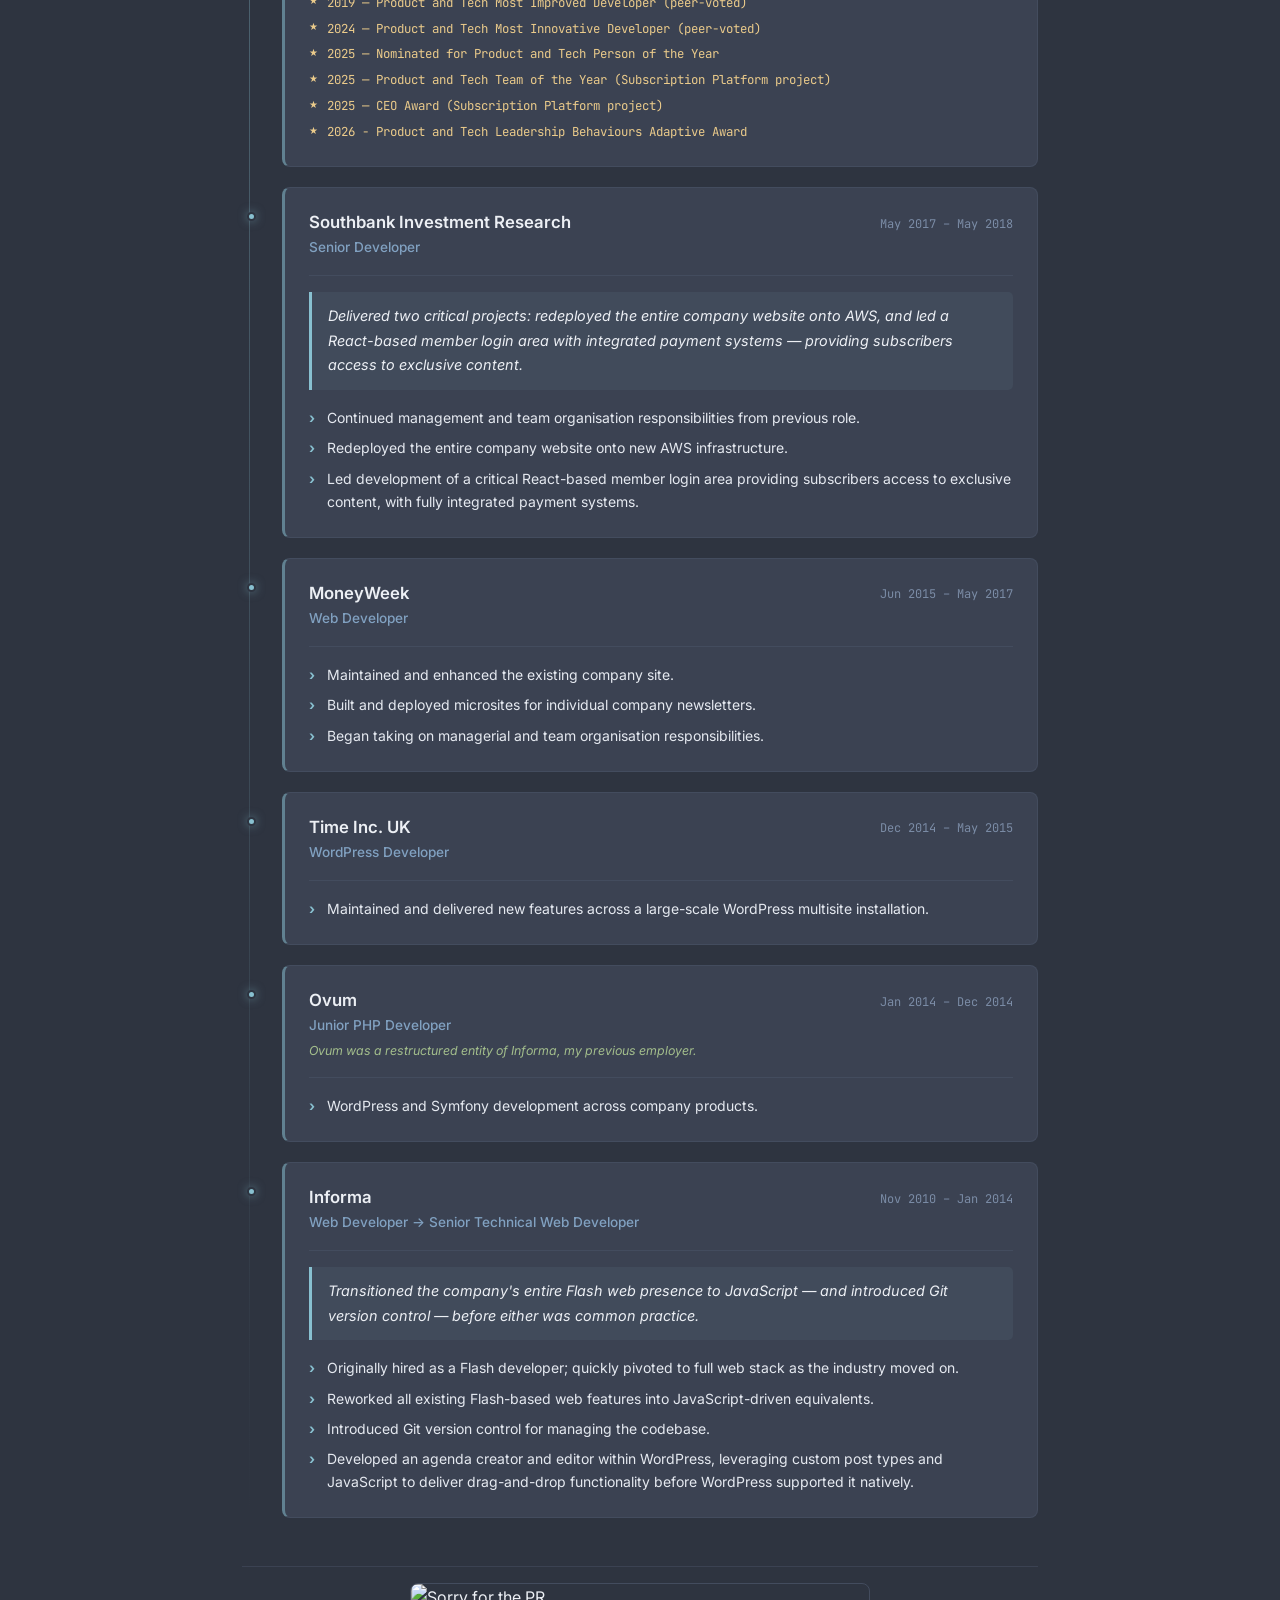
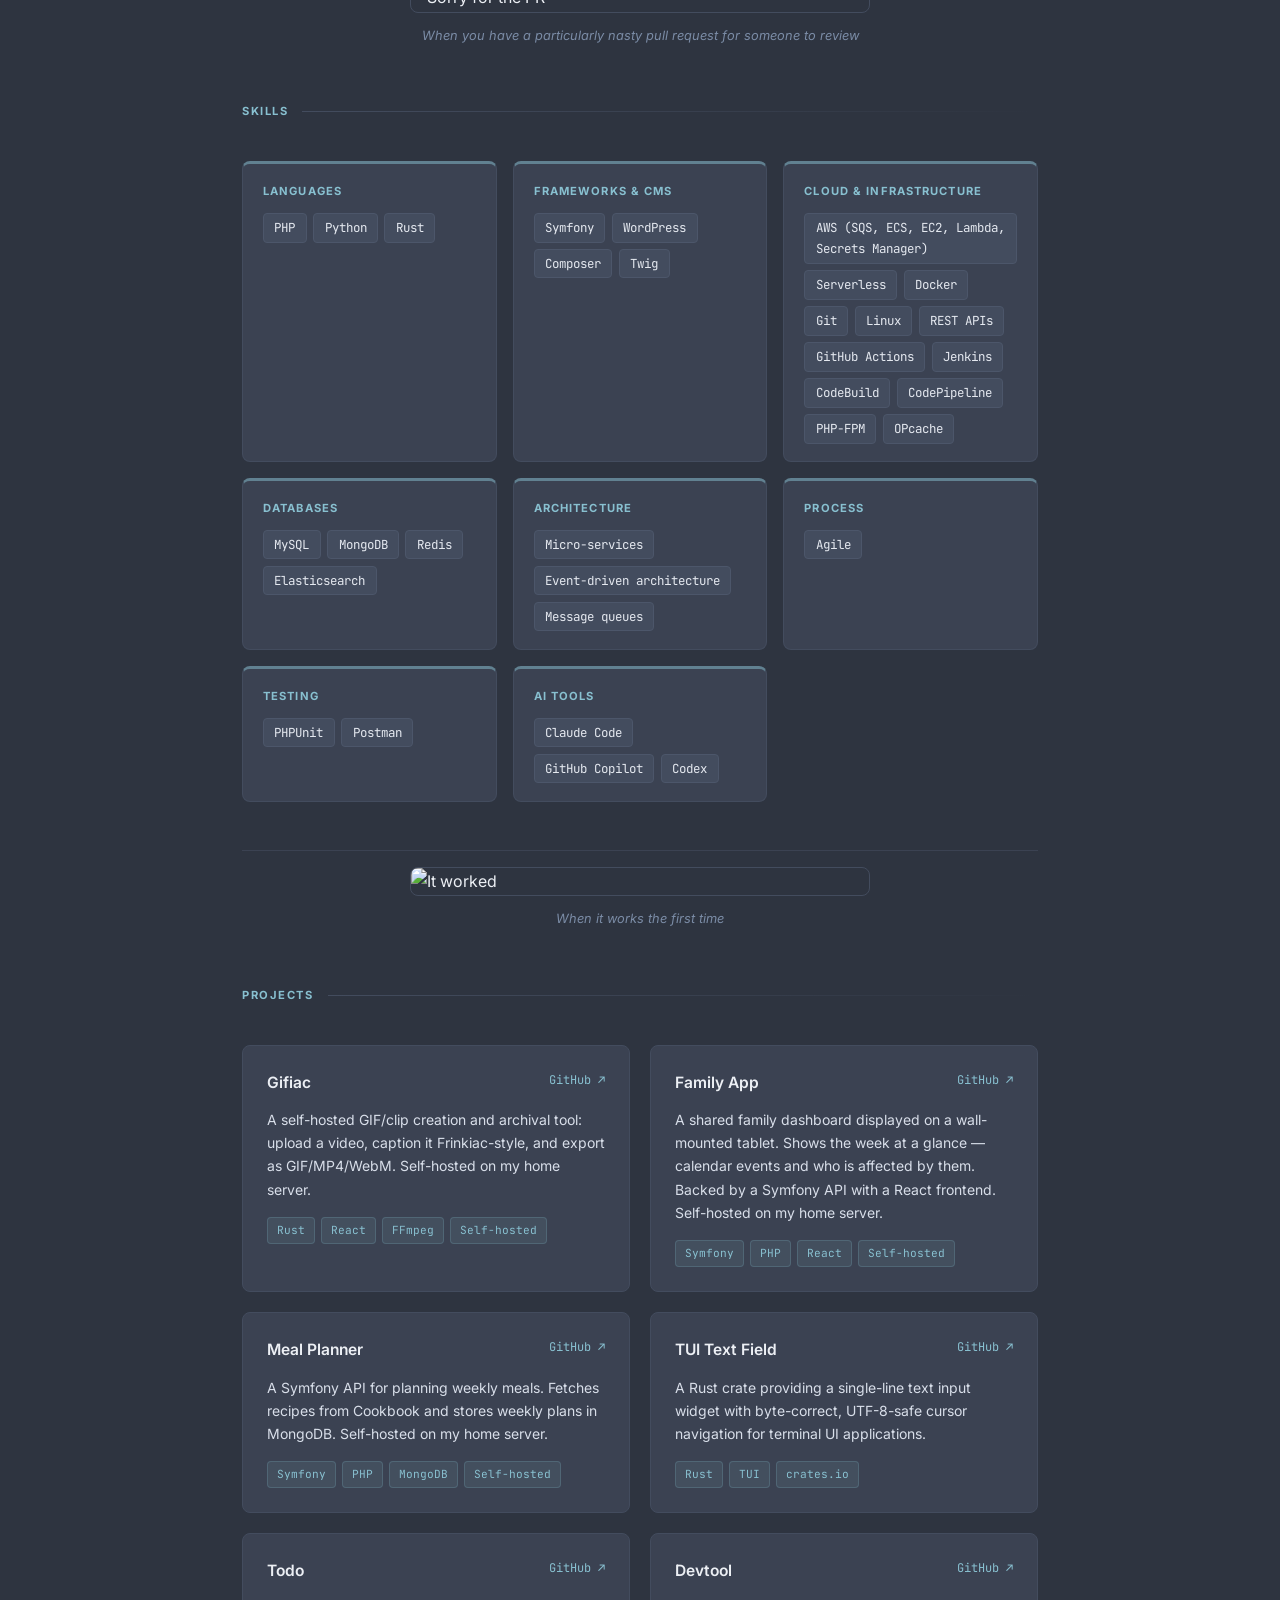
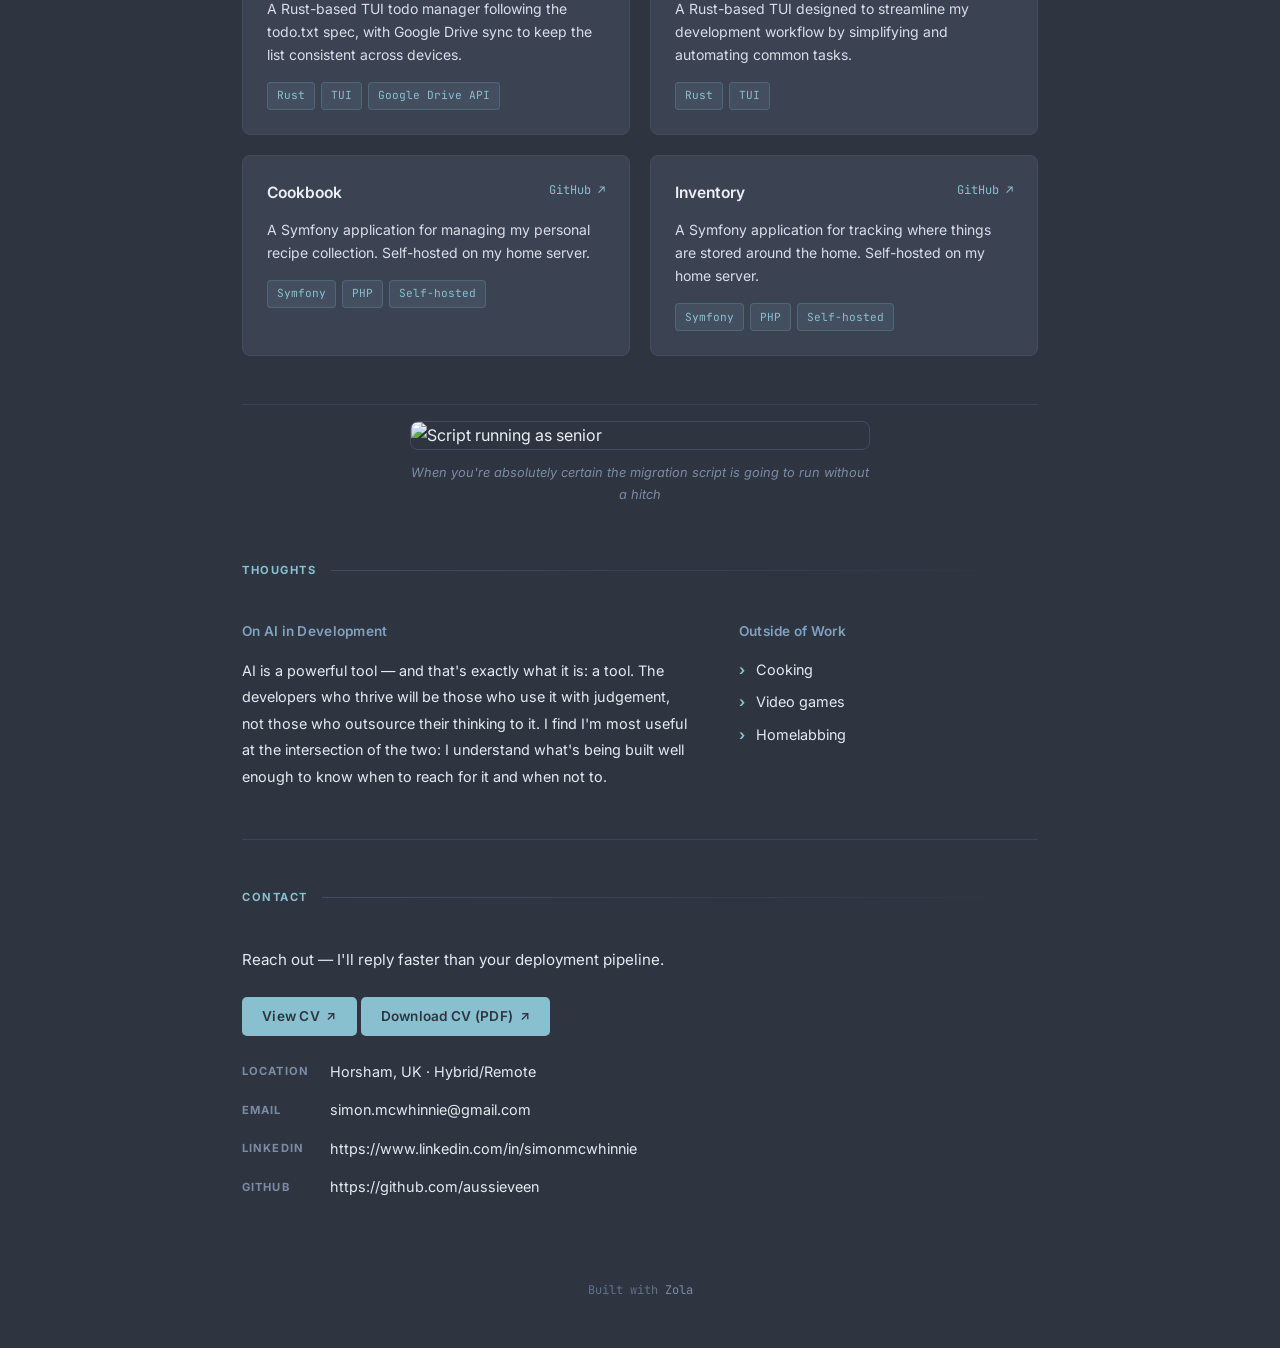
==== commit d75a174d: "deploy: 4495c9ad8da5eccd323366c348ade6d38a174af9" ====
--- a/index.html
+++ b/index.html
@@ -378,6 +378,107 @@
       
       <div class="project-card">
         <div class="project-header">
+          <div class="project-name">Gifiac</div>
+          
+          <a class="project-link" href="https:&#x2F;&#x2F;github.com&#x2F;aussieveen&#x2F;gifiac" target="_blank" rel="noopener noreferrer">GitHub ↗</a>
+          
+        </div>
+        <p class="project-description">A self-hosted GIF&#x2F;clip creation and archival tool: upload a video, caption it Frinkiac-style, and export as GIF&#x2F;MP4&#x2F;WebM. Self-hosted on my home server.</p>
+        <div class="project-tech">
+          
+          <span class="tech-tag">Rust</span>
+          
+          <span class="tech-tag">React</span>
+          
+          <span class="tech-tag">FFmpeg</span>
+          
+          <span class="tech-tag">Self-hosted</span>
+          
+        </div>
+      </div>
+      
+      <div class="project-card">
+        <div class="project-header">
+          <div class="project-name">Family App</div>
+          
+          <a class="project-link" href="https:&#x2F;&#x2F;github.com&#x2F;aussieveen&#x2F;family-app" target="_blank" rel="noopener noreferrer">GitHub ↗</a>
+          
+        </div>
+        <p class="project-description">A shared family dashboard displayed on a wall-mounted tablet. Shows the week at a glance — calendar events and who is affected by them. Backed by a Symfony API with a React frontend. Self-hosted on my home server.</p>
+        <div class="project-tech">
+          
+          <span class="tech-tag">Symfony</span>
+          
+          <span class="tech-tag">PHP</span>
+          
+          <span class="tech-tag">React</span>
+          
+          <span class="tech-tag">Self-hosted</span>
+          
+        </div>
+      </div>
+      
+      <div class="project-card">
+        <div class="project-header">
+          <div class="project-name">Meal Planner</div>
+          
+          <a class="project-link" href="https:&#x2F;&#x2F;github.com&#x2F;aussieveen&#x2F;meal-planner" target="_blank" rel="noopener noreferrer">GitHub ↗</a>
+          
+        </div>
+        <p class="project-description">A Symfony API for planning weekly meals. Fetches recipes from Cookbook and stores weekly plans in MongoDB. Self-hosted on my home server.</p>
+        <div class="project-tech">
+          
+          <span class="tech-tag">Symfony</span>
+          
+          <span class="tech-tag">PHP</span>
+          
+          <span class="tech-tag">MongoDB</span>
+          
+          <span class="tech-tag">Self-hosted</span>
+          
+        </div>
+      </div>
+      
+      <div class="project-card">
+        <div class="project-header">
+          <div class="project-name">TUI Text Field</div>
+          
+          <a class="project-link" href="https:&#x2F;&#x2F;github.com&#x2F;aussieveen&#x2F;tui-text-field" target="_blank" rel="noopener noreferrer">GitHub ↗</a>
+          
+        </div>
+        <p class="project-description">A Rust crate providing a single-line text input widget with byte-correct, UTF-8-safe cursor navigation for terminal UI applications.</p>
+        <div class="project-tech">
+          
+          <span class="tech-tag">Rust</span>
+          
+          <span class="tech-tag">TUI</span>
+          
+          <span class="tech-tag">crates.io</span>
+          
+        </div>
+      </div>
+      
+      <div class="project-card">
+        <div class="project-header">
+          <div class="project-name">Todo</div>
+          
+          <a class="project-link" href="https:&#x2F;&#x2F;github.com&#x2F;aussieveen&#x2F;todo-tui" target="_blank" rel="noopener noreferrer">GitHub ↗</a>
+          
+        </div>
+        <p class="project-description">A Rust-based TUI todo manager following the todo.txt spec, with Google Drive sync to keep the list consistent across devices.</p>
+        <div class="project-tech">
+          
+          <span class="tech-tag">Rust</span>
+          
+          <span class="tech-tag">TUI</span>
+          
+          <span class="tech-tag">Google Drive API</span>
+          
+        </div>
+      </div>
+      
+      <div class="project-card">
+        <div class="project-header">
           <div class="project-name">Devtool</div>
           
           <a class="project-link" href="https:&#x2F;&#x2F;github.com&#x2F;aussieveen&#x2F;devtool" target="_blank" rel="noopener noreferrer">GitHub ↗</a>
@@ -395,25 +496,6 @@
       
       <div class="project-card">
         <div class="project-header">
-          <div class="project-name">Todo</div>
-          
-          <a class="project-link" href="https:&#x2F;&#x2F;github.com&#x2F;aussieveen&#x2F;todo-tui" target="_blank" rel="noopener noreferrer">GitHub ↗</a>
-          
-        </div>
-        <p class="project-description">A Rust-based TUI todo manager following the todo.txt spec, with Google Drive sync to keep the list consistent across devices.</p>
-        <div class="project-tech">
-          
-          <span class="tech-tag">Rust</span>
-          
-          <span class="tech-tag">TUI</span>
-          
-          <span class="tech-tag">Google Drive API</span>
-          
-        </div>
-      </div>
-      
-      <div class="project-card">
-        <div class="project-header">
           <div class="project-name">Cookbook</div>
           
           <a class="project-link" href="https:&#x2F;&#x2F;github.com&#x2F;aussieveen&#x2F;cookbook" target="_blank" rel="noopener noreferrer">GitHub ↗</a>
@@ -433,80 +515,19 @@
       
       <div class="project-card">
         <div class="project-header">
-          <div class="project-name">Meal Planner</div>
-          
-          <a class="project-link" href="https:&#x2F;&#x2F;github.com&#x2F;aussieveen&#x2F;meal-planner" target="_blank" rel="noopener noreferrer">GitHub ↗</a>
-          
-        </div>
-        <p class="project-description">A Symfony API for planning weekly meals. Fetches recipes from Cookbook and stores weekly plans in MongoDB. Self-hosted on my home server.</p>
+          <div class="project-name">Inventory</div>
+          
+          <a class="project-link" href="https:&#x2F;&#x2F;github.com&#x2F;aussieveen&#x2F;inventory" target="_blank" rel="noopener noreferrer">GitHub ↗</a>
+          
+        </div>
+        <p class="project-description">A Symfony application for tracking where things are stored around the home. Self-hosted on my home server.</p>
         <div class="project-tech">
           
           <span class="tech-tag">Symfony</span>
           
           <span class="tech-tag">PHP</span>
           
-          <span class="tech-tag">MongoDB</span>
-          
           <span class="tech-tag">Self-hosted</span>
-          
-        </div>
-      </div>
-      
-      <div class="project-card">
-        <div class="project-header">
-          <div class="project-name">Family App</div>
-          
-          <a class="project-link" href="https:&#x2F;&#x2F;github.com&#x2F;aussieveen&#x2F;family-app" target="_blank" rel="noopener noreferrer">GitHub ↗</a>
-          
-        </div>
-        <p class="project-description">A shared family dashboard displayed on a wall-mounted tablet. Shows the week at a glance — calendar events and who is affected by them. Backed by a Symfony API with a React frontend. Self-hosted on my home server.</p>
-        <div class="project-tech">
-          
-          <span class="tech-tag">Symfony</span>
-          
-          <span class="tech-tag">PHP</span>
-          
-          <span class="tech-tag">React</span>
-          
-          <span class="tech-tag">Self-hosted</span>
-          
-        </div>
-      </div>
-      
-      <div class="project-card">
-        <div class="project-header">
-          <div class="project-name">Inventory</div>
-          
-          <a class="project-link" href="https:&#x2F;&#x2F;github.com&#x2F;aussieveen&#x2F;inventory" target="_blank" rel="noopener noreferrer">GitHub ↗</a>
-          
-        </div>
-        <p class="project-description">A Symfony application for tracking where things are stored around the home. Self-hosted on my home server.</p>
-        <div class="project-tech">
-          
-          <span class="tech-tag">Symfony</span>
-          
-          <span class="tech-tag">PHP</span>
-          
-          <span class="tech-tag">Self-hosted</span>
-          
-        </div>
-      </div>
-      
-      <div class="project-card">
-        <div class="project-header">
-          <div class="project-name">TUI Text Field</div>
-          
-          <a class="project-link" href="https:&#x2F;&#x2F;github.com&#x2F;aussieveen&#x2F;tui-text-field" target="_blank" rel="noopener noreferrer">GitHub ↗</a>
-          
-        </div>
-        <p class="project-description">A Rust crate providing a single-line text input widget with byte-correct, UTF-8-safe cursor navigation for terminal UI applications.</p>
-        <div class="project-tech">
-          
-          <span class="tech-tag">Rust</span>
-          
-          <span class="tech-tag">TUI</span>
-          
-          <span class="tech-tag">crates.io</span>
           
         </div>
       </div>
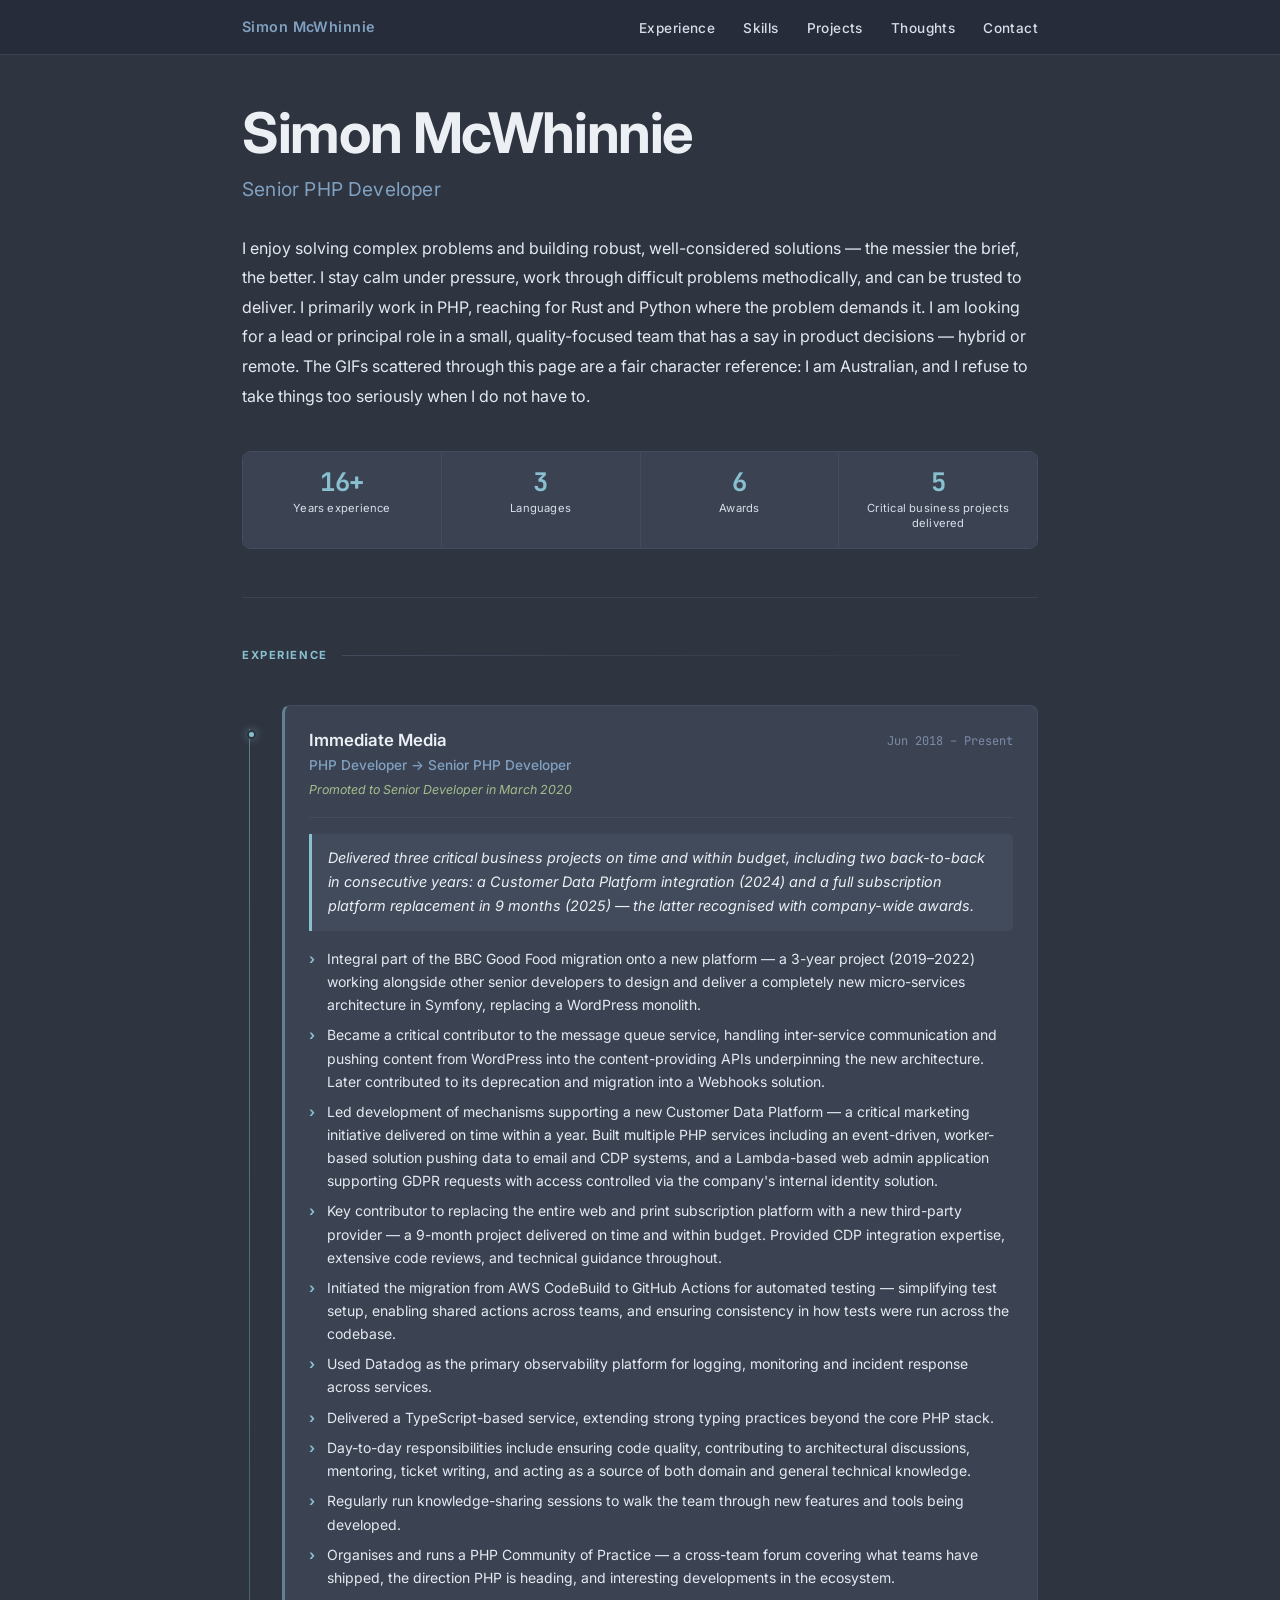
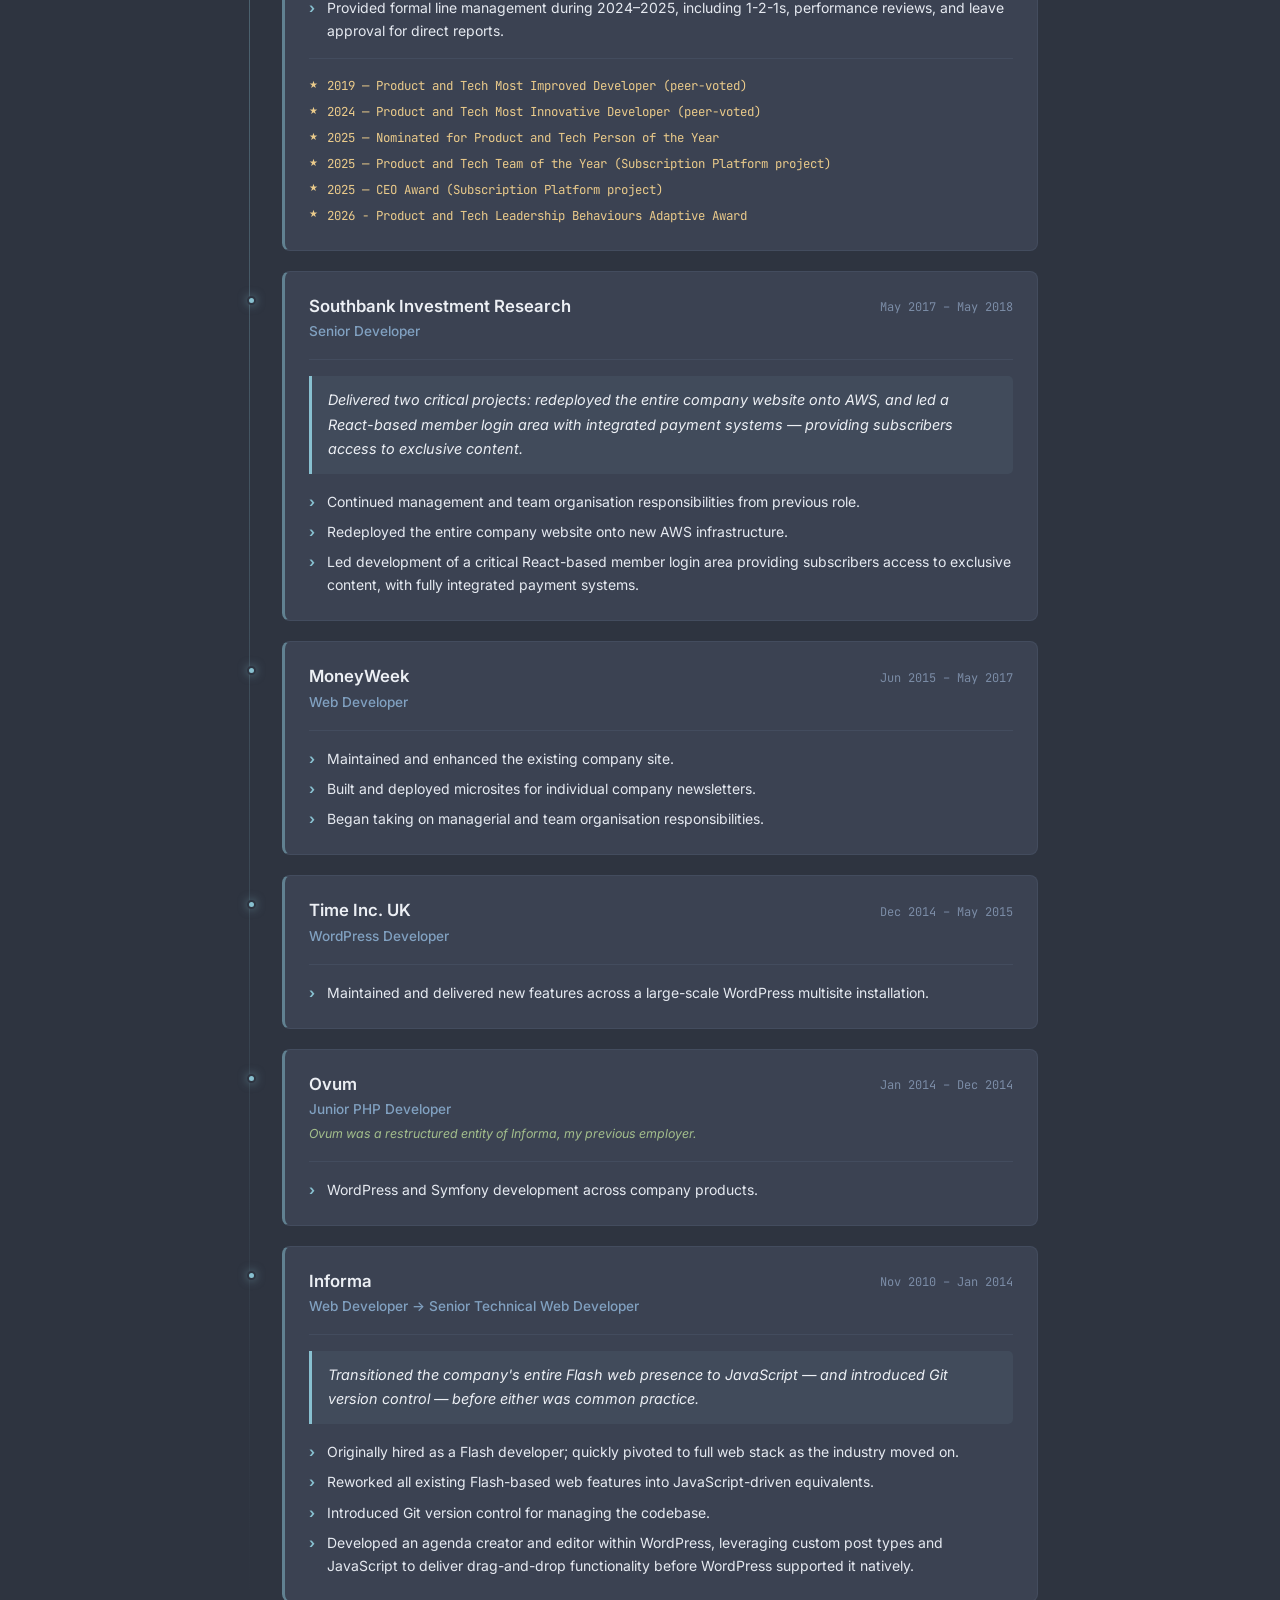
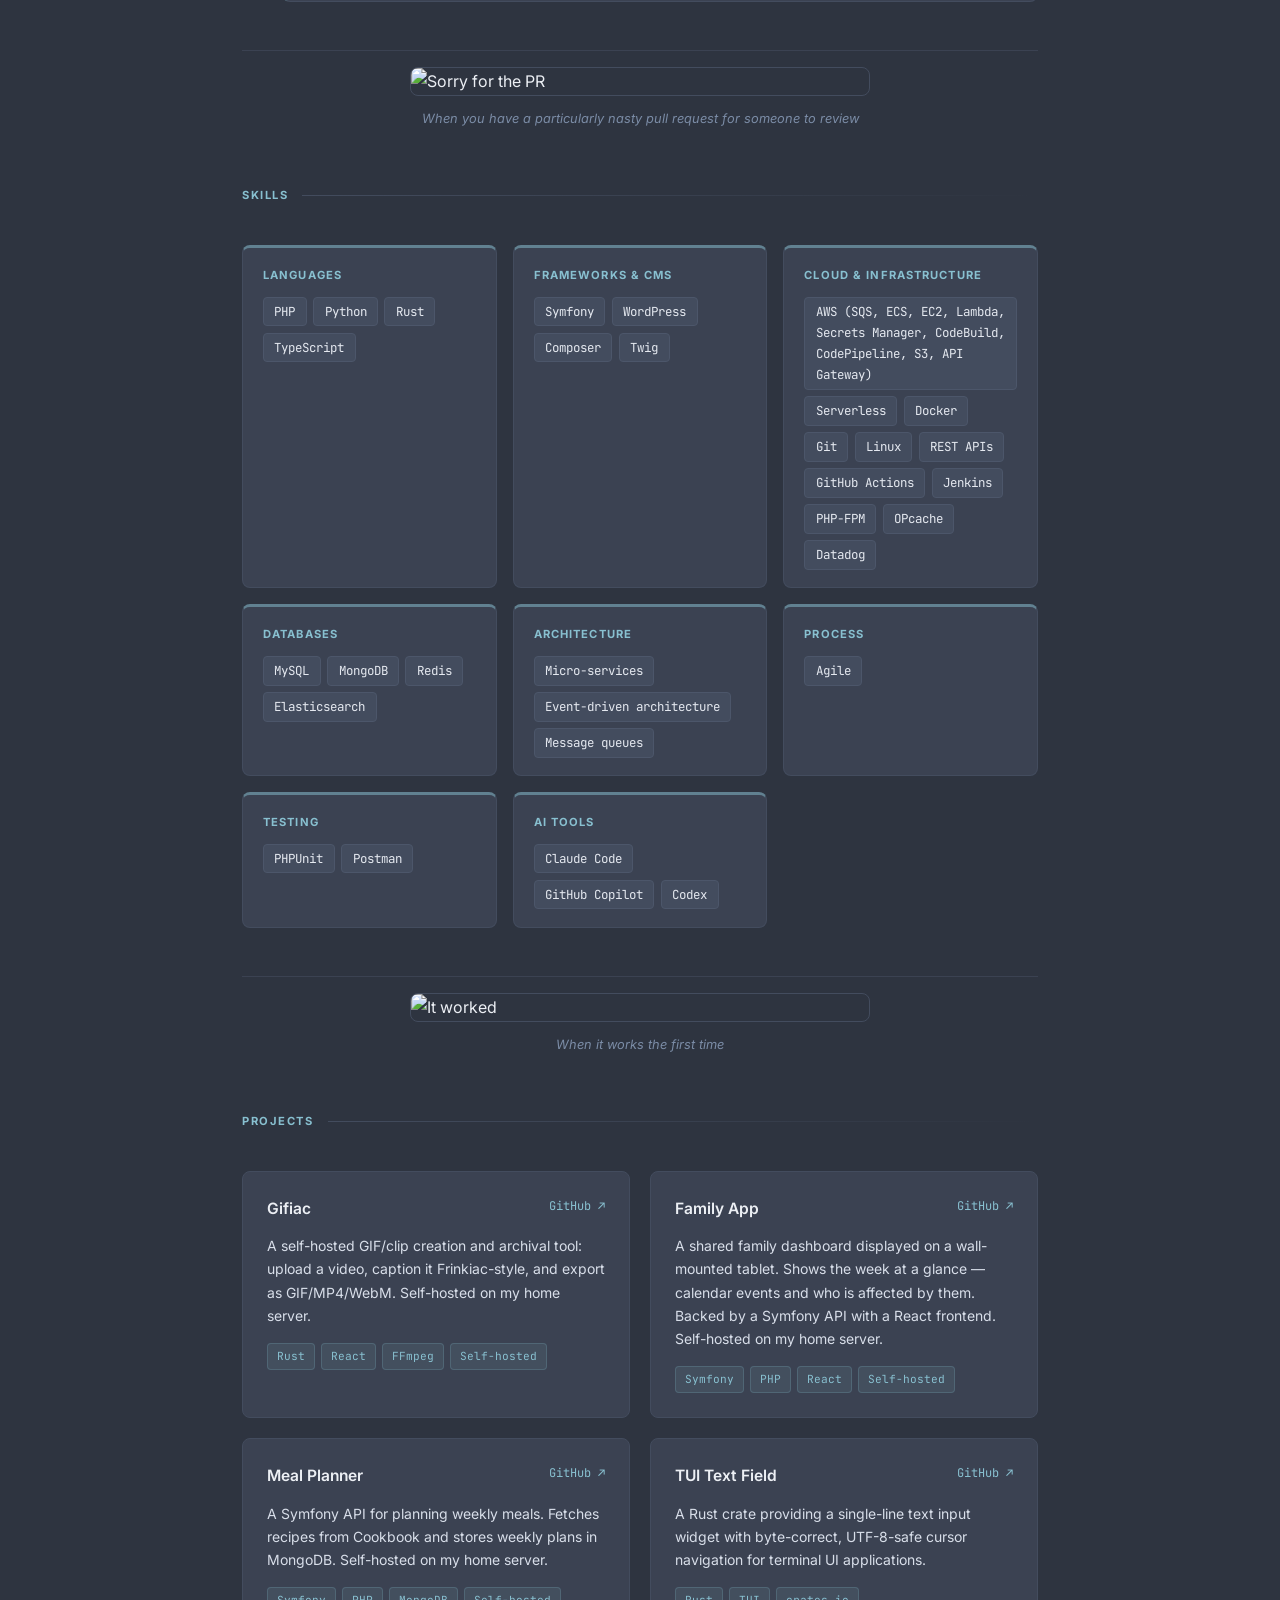
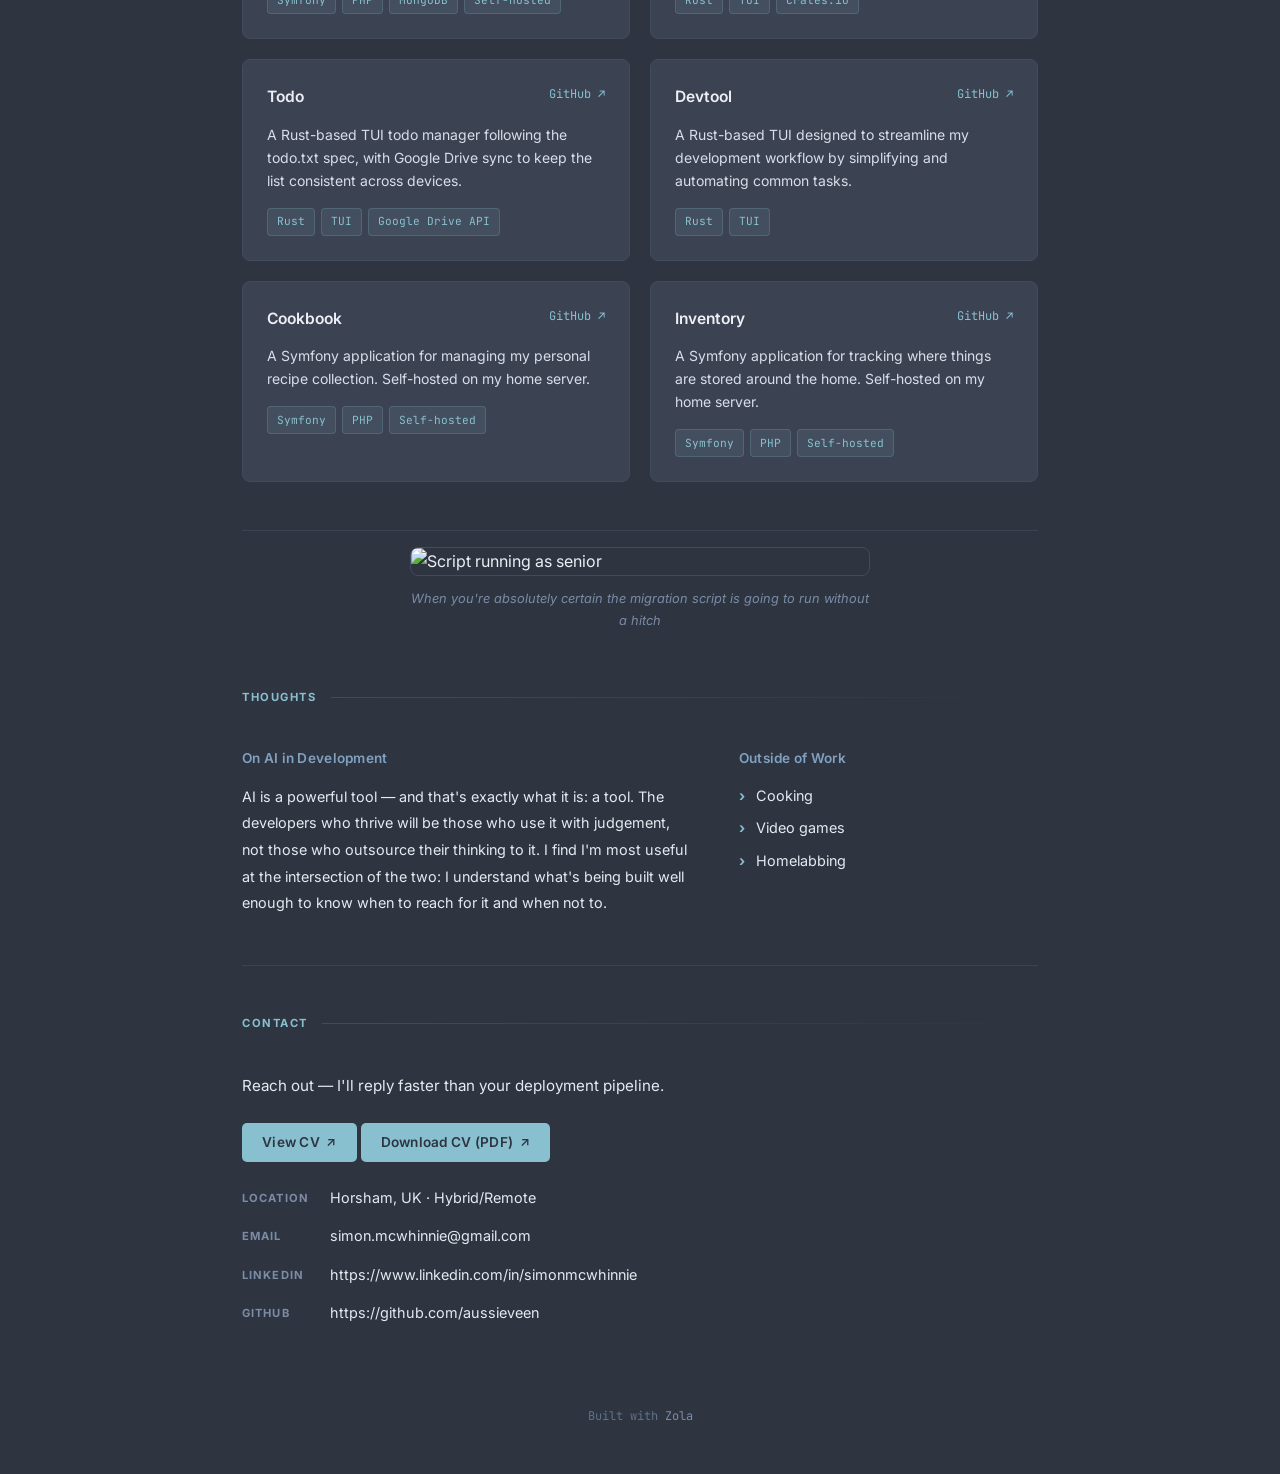
==== commit 3872ca65: "deploy: 8e7de70281adb51792e77a6a3578811a5b66a050" ====
--- a/index.html
+++ b/index.html
@@ -90,6 +90,10 @@
           
           <li>Initiated the migration from AWS CodeBuild to GitHub Actions for automated testing — simplifying test setup, enabling shared actions across teams, and ensuring consistency in how tests were run across the codebase.</li>
           
+          <li>Used Datadog as the primary observability platform for logging, monitoring and incident response across services.</li>
+          
+          <li>Delivered a TypeScript-based service, extending strong typing practices beyond the core PHP stack.</li>
+          
           <li>Day-to-day responsibilities include ensuring code quality, contributing to architectural discussions, mentoring, ticket writing, and acting as a source of both domain and general technical knowledge.</li>
           
           <li>Regularly run knowledge-sharing sessions to walk the team through new features and tools being developed.</li>
@@ -252,6 +256,8 @@
           
           <span class="skill-tag">Rust</span>
           
+          <span class="skill-tag">TypeScript</span>
+          
         </div>
       </div>
       
@@ -274,7 +280,7 @@
         <div class="skill-group-name">Cloud &amp; Infrastructure</div>
         <div class="skill-tags">
           
-          <span class="skill-tag">AWS (SQS, ECS, EC2, Lambda, Secrets Manager)</span>
+          <span class="skill-tag">AWS (SQS, ECS, EC2, Lambda, Secrets Manager, CodeBuild, CodePipeline, S3, API Gateway)</span>
           
           <span class="skill-tag">Serverless</span>
           
@@ -290,13 +296,11 @@
           
           <span class="skill-tag">Jenkins</span>
           
-          <span class="skill-tag">CodeBuild</span>
-          
-          <span class="skill-tag">CodePipeline</span>
-          
           <span class="skill-tag">PHP-FPM</span>
           
           <span class="skill-tag">OPcache</span>
+          
+          <span class="skill-tag">Datadog</span>
           
         </div>
       </div>
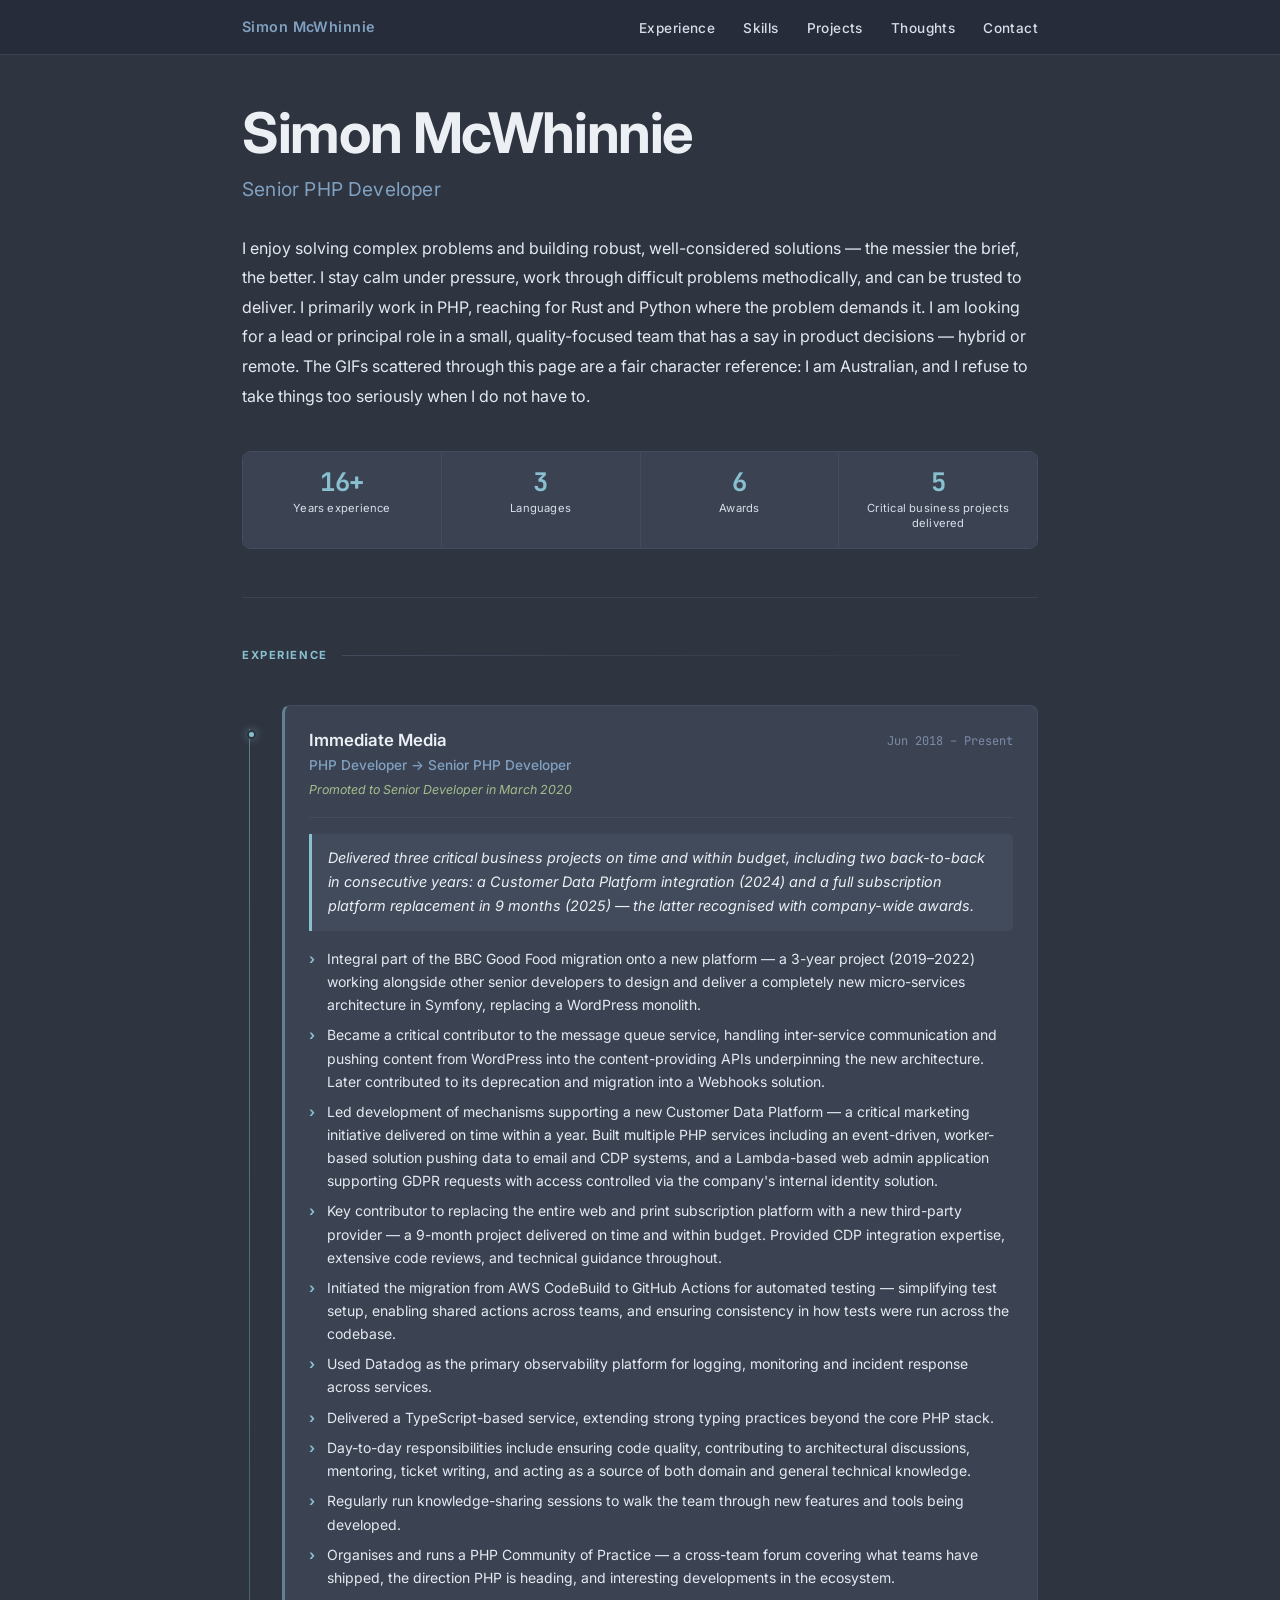
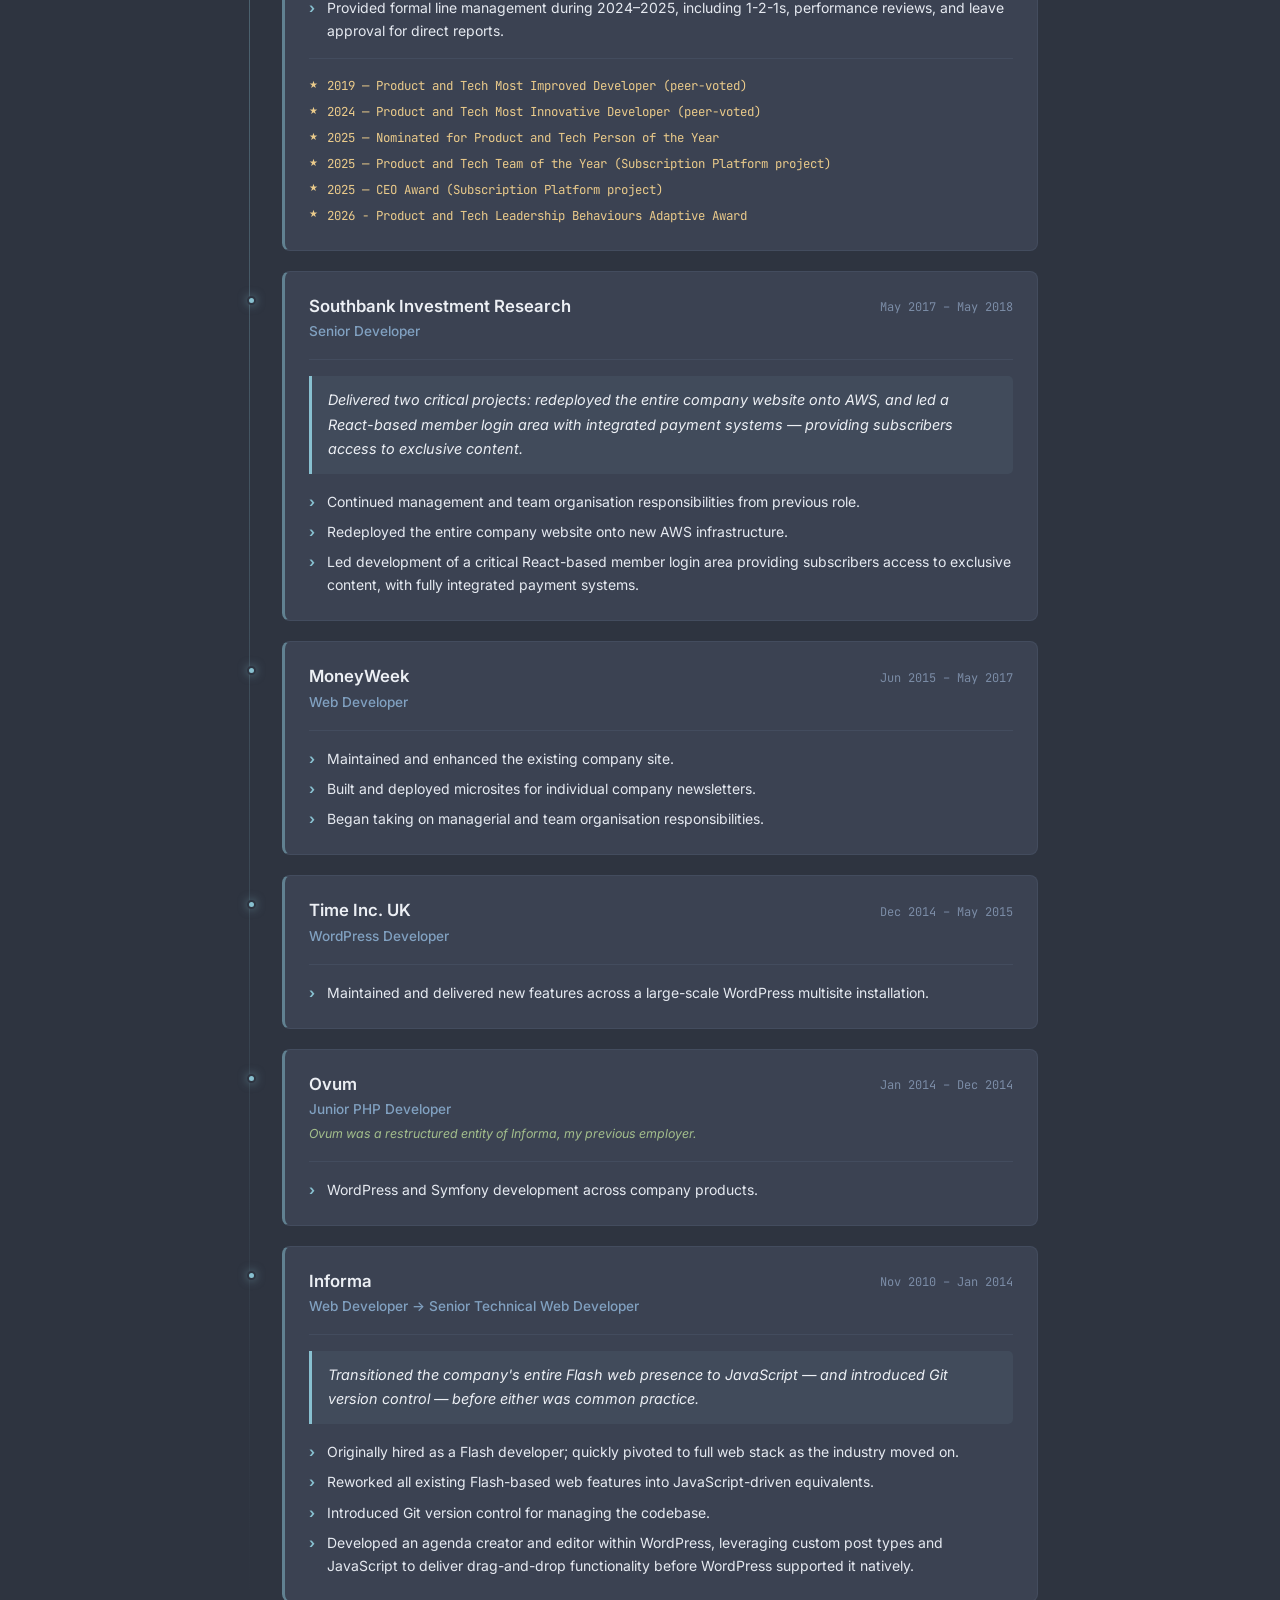
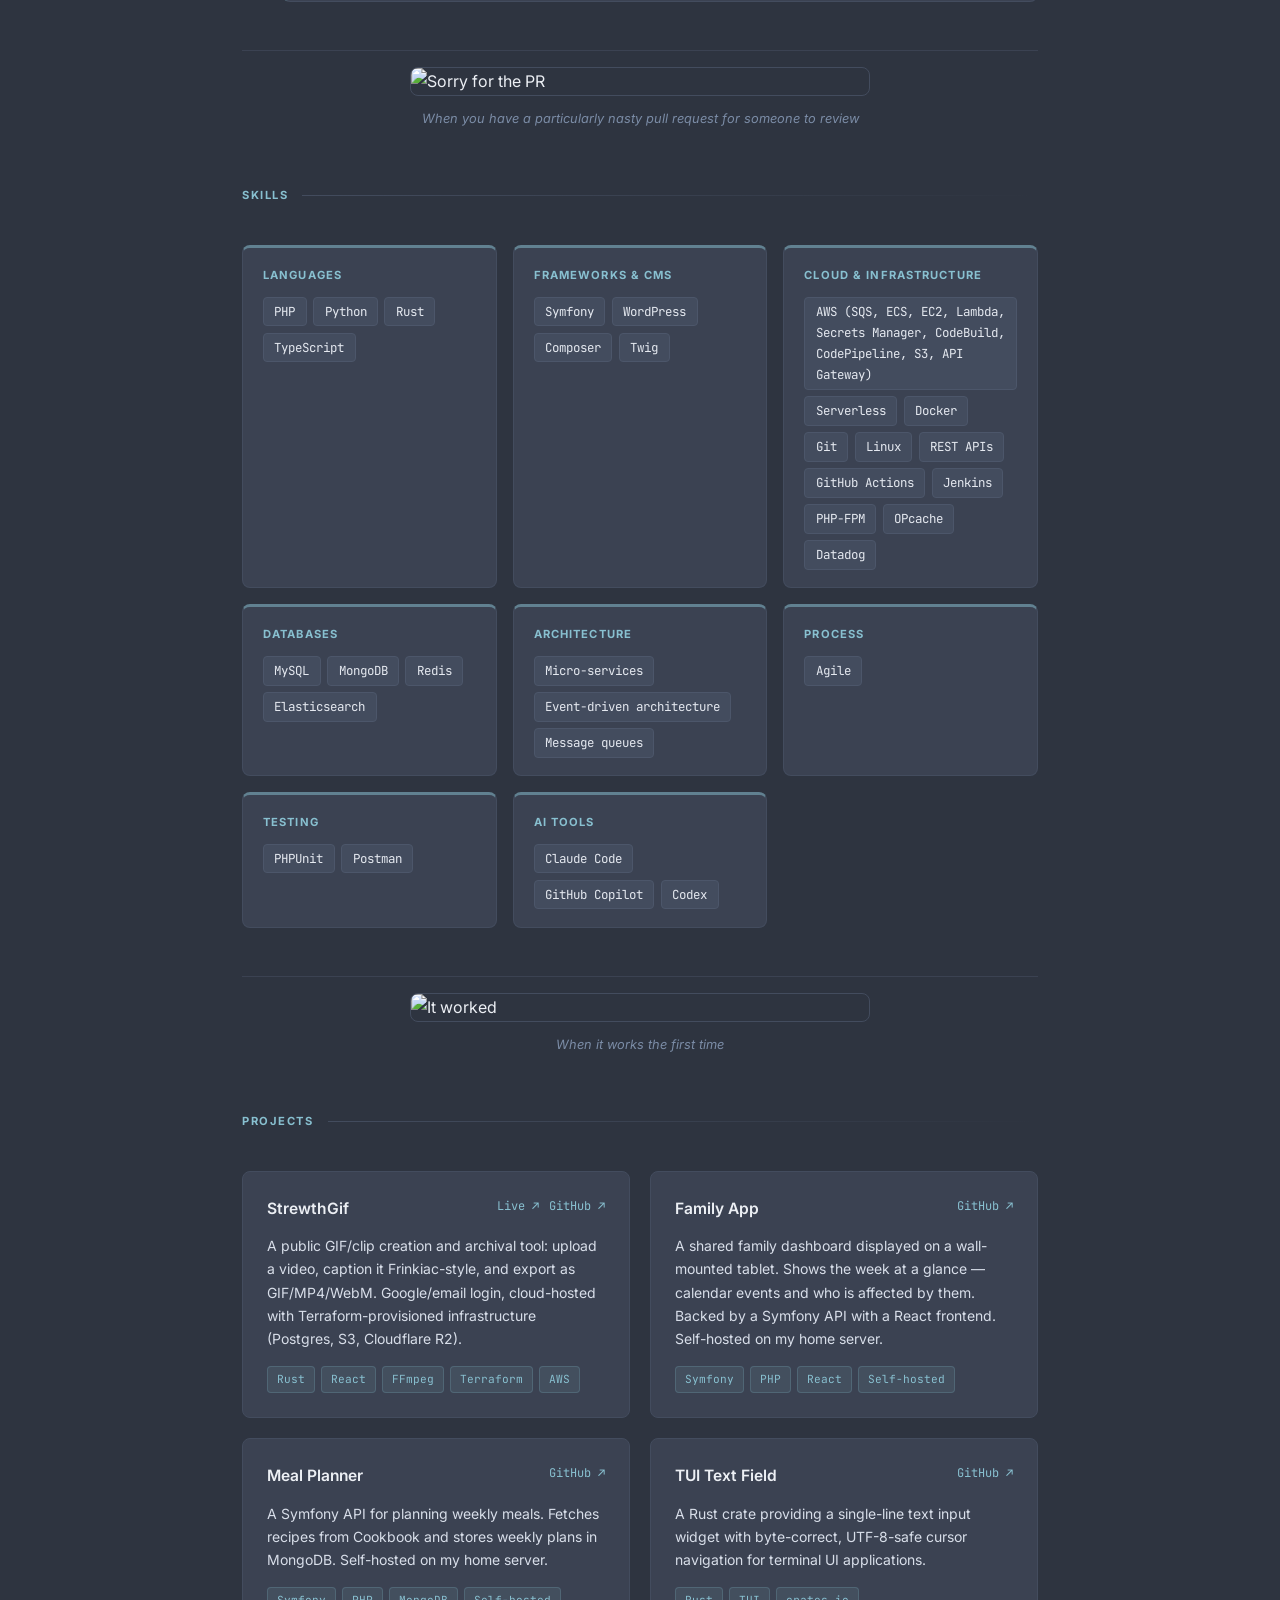
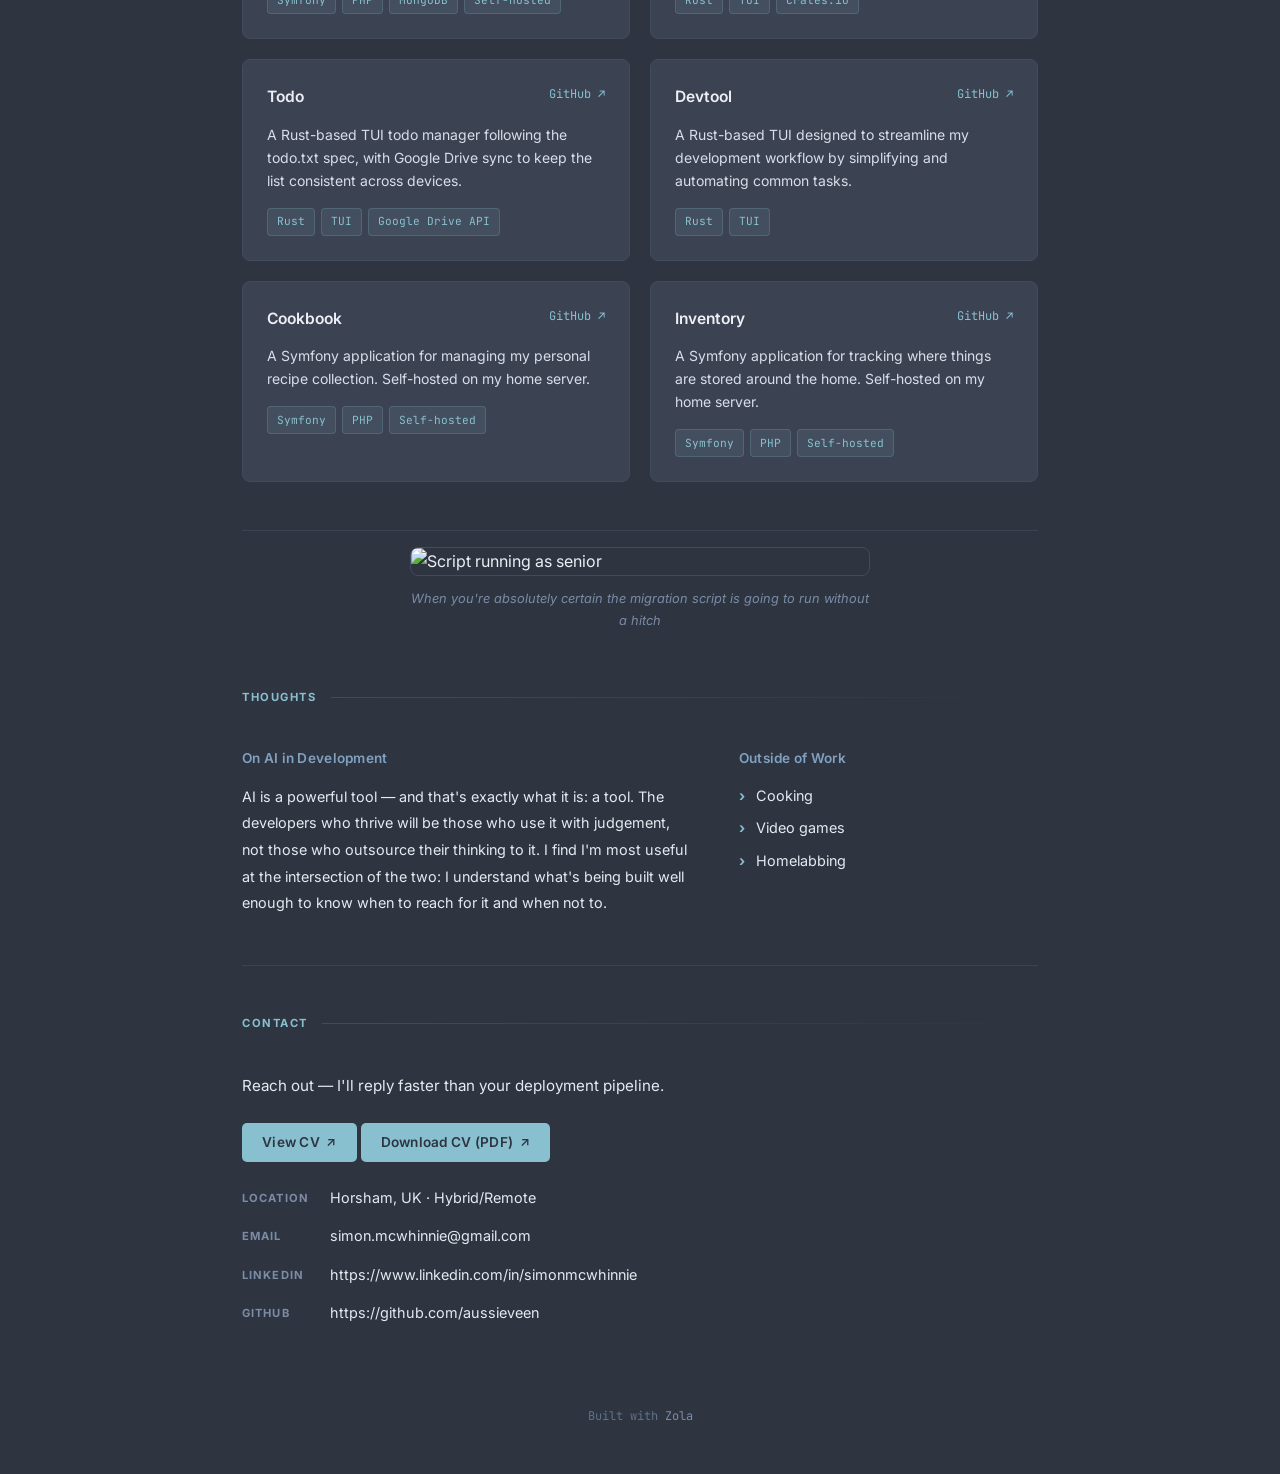
==== commit ffcae7cc: "deploy: a775539dffdcc6abb2fe1204738accc3bdcf51b9" ====
--- a/index.html
+++ b/index.html
@@ -382,12 +382,17 @@
       
       <div class="project-card">
         <div class="project-header">
-          <div class="project-name">Gifiac</div>
-          
-          <a class="project-link" href="https:&#x2F;&#x2F;github.com&#x2F;aussieveen&#x2F;gifiac" target="_blank" rel="noopener noreferrer">GitHub ↗</a>
-          
-        </div>
-        <p class="project-description">A self-hosted GIF&#x2F;clip creation and archival tool: upload a video, caption it Frinkiac-style, and export as GIF&#x2F;MP4&#x2F;WebM. Self-hosted on my home server.</p>
+          <div class="project-name">StrewthGif</div>
+          <div class="project-links">
+            
+            <a class="project-link" href="https:&#x2F;&#x2F;www.strewthgif.com" target="_blank" rel="noopener noreferrer">Live ↗</a>
+            
+            
+            <a class="project-link" href="https:&#x2F;&#x2F;github.com&#x2F;aussieveen&#x2F;gifiac" target="_blank" rel="noopener noreferrer">GitHub ↗</a>
+            
+          </div>
+        </div>
+        <p class="project-description">A public GIF&#x2F;clip creation and archival tool: upload a video, caption it Frinkiac-style, and export as GIF&#x2F;MP4&#x2F;WebM. Google&#x2F;email login, cloud-hosted with Terraform-provisioned infrastructure (Postgres, S3, Cloudflare R2).</p>
         <div class="project-tech">
           
           <span class="tech-tag">Rust</span>
@@ -396,6 +401,32 @@
           
           <span class="tech-tag">FFmpeg</span>
           
+          <span class="tech-tag">Terraform</span>
+          
+          <span class="tech-tag">AWS</span>
+          
+        </div>
+      </div>
+      
+      <div class="project-card">
+        <div class="project-header">
+          <div class="project-name">Family App</div>
+          <div class="project-links">
+            
+            
+            <a class="project-link" href="https:&#x2F;&#x2F;github.com&#x2F;aussieveen&#x2F;family-app" target="_blank" rel="noopener noreferrer">GitHub ↗</a>
+            
+          </div>
+        </div>
+        <p class="project-description">A shared family dashboard displayed on a wall-mounted tablet. Shows the week at a glance — calendar events and who is affected by them. Backed by a Symfony API with a React frontend. Self-hosted on my home server.</p>
+        <div class="project-tech">
+          
+          <span class="tech-tag">Symfony</span>
+          
+          <span class="tech-tag">PHP</span>
+          
+          <span class="tech-tag">React</span>
+          
           <span class="tech-tag">Self-hosted</span>
           
         </div>
@@ -403,19 +434,22 @@
       
       <div class="project-card">
         <div class="project-header">
-          <div class="project-name">Family App</div>
-          
-          <a class="project-link" href="https:&#x2F;&#x2F;github.com&#x2F;aussieveen&#x2F;family-app" target="_blank" rel="noopener noreferrer">GitHub ↗</a>
-          
-        </div>
-        <p class="project-description">A shared family dashboard displayed on a wall-mounted tablet. Shows the week at a glance — calendar events and who is affected by them. Backed by a Symfony API with a React frontend. Self-hosted on my home server.</p>
+          <div class="project-name">Meal Planner</div>
+          <div class="project-links">
+            
+            
+            <a class="project-link" href="https:&#x2F;&#x2F;github.com&#x2F;aussieveen&#x2F;meal-planner" target="_blank" rel="noopener noreferrer">GitHub ↗</a>
+            
+          </div>
+        </div>
+        <p class="project-description">A Symfony API for planning weekly meals. Fetches recipes from Cookbook and stores weekly plans in MongoDB. Self-hosted on my home server.</p>
         <div class="project-tech">
           
           <span class="tech-tag">Symfony</span>
           
           <span class="tech-tag">PHP</span>
           
-          <span class="tech-tag">React</span>
+          <span class="tech-tag">MongoDB</span>
           
           <span class="tech-tag">Self-hosted</span>
           
@@ -424,20 +458,85 @@
       
       <div class="project-card">
         <div class="project-header">
-          <div class="project-name">Meal Planner</div>
-          
-          <a class="project-link" href="https:&#x2F;&#x2F;github.com&#x2F;aussieveen&#x2F;meal-planner" target="_blank" rel="noopener noreferrer">GitHub ↗</a>
-          
-        </div>
-        <p class="project-description">A Symfony API for planning weekly meals. Fetches recipes from Cookbook and stores weekly plans in MongoDB. Self-hosted on my home server.</p>
+          <div class="project-name">TUI Text Field</div>
+          <div class="project-links">
+            
+            
+            <a class="project-link" href="https:&#x2F;&#x2F;github.com&#x2F;aussieveen&#x2F;tui-text-field" target="_blank" rel="noopener noreferrer">GitHub ↗</a>
+            
+          </div>
+        </div>
+        <p class="project-description">A Rust crate providing a single-line text input widget with byte-correct, UTF-8-safe cursor navigation for terminal UI applications.</p>
+        <div class="project-tech">
+          
+          <span class="tech-tag">Rust</span>
+          
+          <span class="tech-tag">TUI</span>
+          
+          <span class="tech-tag">crates.io</span>
+          
+        </div>
+      </div>
+      
+      <div class="project-card">
+        <div class="project-header">
+          <div class="project-name">Todo</div>
+          <div class="project-links">
+            
+            
+            <a class="project-link" href="https:&#x2F;&#x2F;github.com&#x2F;aussieveen&#x2F;todo-tui" target="_blank" rel="noopener noreferrer">GitHub ↗</a>
+            
+          </div>
+        </div>
+        <p class="project-description">A Rust-based TUI todo manager following the todo.txt spec, with Google Drive sync to keep the list consistent across devices.</p>
+        <div class="project-tech">
+          
+          <span class="tech-tag">Rust</span>
+          
+          <span class="tech-tag">TUI</span>
+          
+          <span class="tech-tag">Google Drive API</span>
+          
+        </div>
+      </div>
+      
+      <div class="project-card">
+        <div class="project-header">
+          <div class="project-name">Devtool</div>
+          <div class="project-links">
+            
+            
+            <a class="project-link" href="https:&#x2F;&#x2F;github.com&#x2F;aussieveen&#x2F;devtool" target="_blank" rel="noopener noreferrer">GitHub ↗</a>
+            
+          </div>
+        </div>
+        <p class="project-description">A Rust-based TUI designed to streamline my development workflow by simplifying and automating common tasks.</p>
+        <div class="project-tech">
+          
+          <span class="tech-tag">Rust</span>
+          
+          <span class="tech-tag">TUI</span>
+          
+        </div>
+      </div>
+      
+      <div class="project-card">
+        <div class="project-header">
+          <div class="project-name">Cookbook</div>
+          <div class="project-links">
+            
+            
+            <a class="project-link" href="https:&#x2F;&#x2F;github.com&#x2F;aussieveen&#x2F;cookbook" target="_blank" rel="noopener noreferrer">GitHub ↗</a>
+            
+          </div>
+        </div>
+        <p class="project-description">A Symfony application for managing my personal recipe collection. Self-hosted on my home server.</p>
         <div class="project-tech">
           
           <span class="tech-tag">Symfony</span>
           
           <span class="tech-tag">PHP</span>
           
-          <span class="tech-tag">MongoDB</span>
-          
           <span class="tech-tag">Self-hosted</span>
           
         </div>
@@ -445,84 +544,13 @@
       
       <div class="project-card">
         <div class="project-header">
-          <div class="project-name">TUI Text Field</div>
-          
-          <a class="project-link" href="https:&#x2F;&#x2F;github.com&#x2F;aussieveen&#x2F;tui-text-field" target="_blank" rel="noopener noreferrer">GitHub ↗</a>
-          
-        </div>
-        <p class="project-description">A Rust crate providing a single-line text input widget with byte-correct, UTF-8-safe cursor navigation for terminal UI applications.</p>
-        <div class="project-tech">
-          
-          <span class="tech-tag">Rust</span>
-          
-          <span class="tech-tag">TUI</span>
-          
-          <span class="tech-tag">crates.io</span>
-          
-        </div>
-      </div>
-      
-      <div class="project-card">
-        <div class="project-header">
-          <div class="project-name">Todo</div>
-          
-          <a class="project-link" href="https:&#x2F;&#x2F;github.com&#x2F;aussieveen&#x2F;todo-tui" target="_blank" rel="noopener noreferrer">GitHub ↗</a>
-          
-        </div>
-        <p class="project-description">A Rust-based TUI todo manager following the todo.txt spec, with Google Drive sync to keep the list consistent across devices.</p>
-        <div class="project-tech">
-          
-          <span class="tech-tag">Rust</span>
-          
-          <span class="tech-tag">TUI</span>
-          
-          <span class="tech-tag">Google Drive API</span>
-          
-        </div>
-      </div>
-      
-      <div class="project-card">
-        <div class="project-header">
-          <div class="project-name">Devtool</div>
-          
-          <a class="project-link" href="https:&#x2F;&#x2F;github.com&#x2F;aussieveen&#x2F;devtool" target="_blank" rel="noopener noreferrer">GitHub ↗</a>
-          
-        </div>
-        <p class="project-description">A Rust-based TUI designed to streamline my development workflow by simplifying and automating common tasks.</p>
-        <div class="project-tech">
-          
-          <span class="tech-tag">Rust</span>
-          
-          <span class="tech-tag">TUI</span>
-          
-        </div>
-      </div>
-      
-      <div class="project-card">
-        <div class="project-header">
-          <div class="project-name">Cookbook</div>
-          
-          <a class="project-link" href="https:&#x2F;&#x2F;github.com&#x2F;aussieveen&#x2F;cookbook" target="_blank" rel="noopener noreferrer">GitHub ↗</a>
-          
-        </div>
-        <p class="project-description">A Symfony application for managing my personal recipe collection. Self-hosted on my home server.</p>
-        <div class="project-tech">
-          
-          <span class="tech-tag">Symfony</span>
-          
-          <span class="tech-tag">PHP</span>
-          
-          <span class="tech-tag">Self-hosted</span>
-          
-        </div>
-      </div>
-      
-      <div class="project-card">
-        <div class="project-header">
           <div class="project-name">Inventory</div>
-          
-          <a class="project-link" href="https:&#x2F;&#x2F;github.com&#x2F;aussieveen&#x2F;inventory" target="_blank" rel="noopener noreferrer">GitHub ↗</a>
-          
+          <div class="project-links">
+            
+            
+            <a class="project-link" href="https:&#x2F;&#x2F;github.com&#x2F;aussieveen&#x2F;inventory" target="_blank" rel="noopener noreferrer">GitHub ↗</a>
+            
+          </div>
         </div>
         <p class="project-description">A Symfony application for tracking where things are stored around the home. Self-hosted on my home server.</p>
         <div class="project-tech">
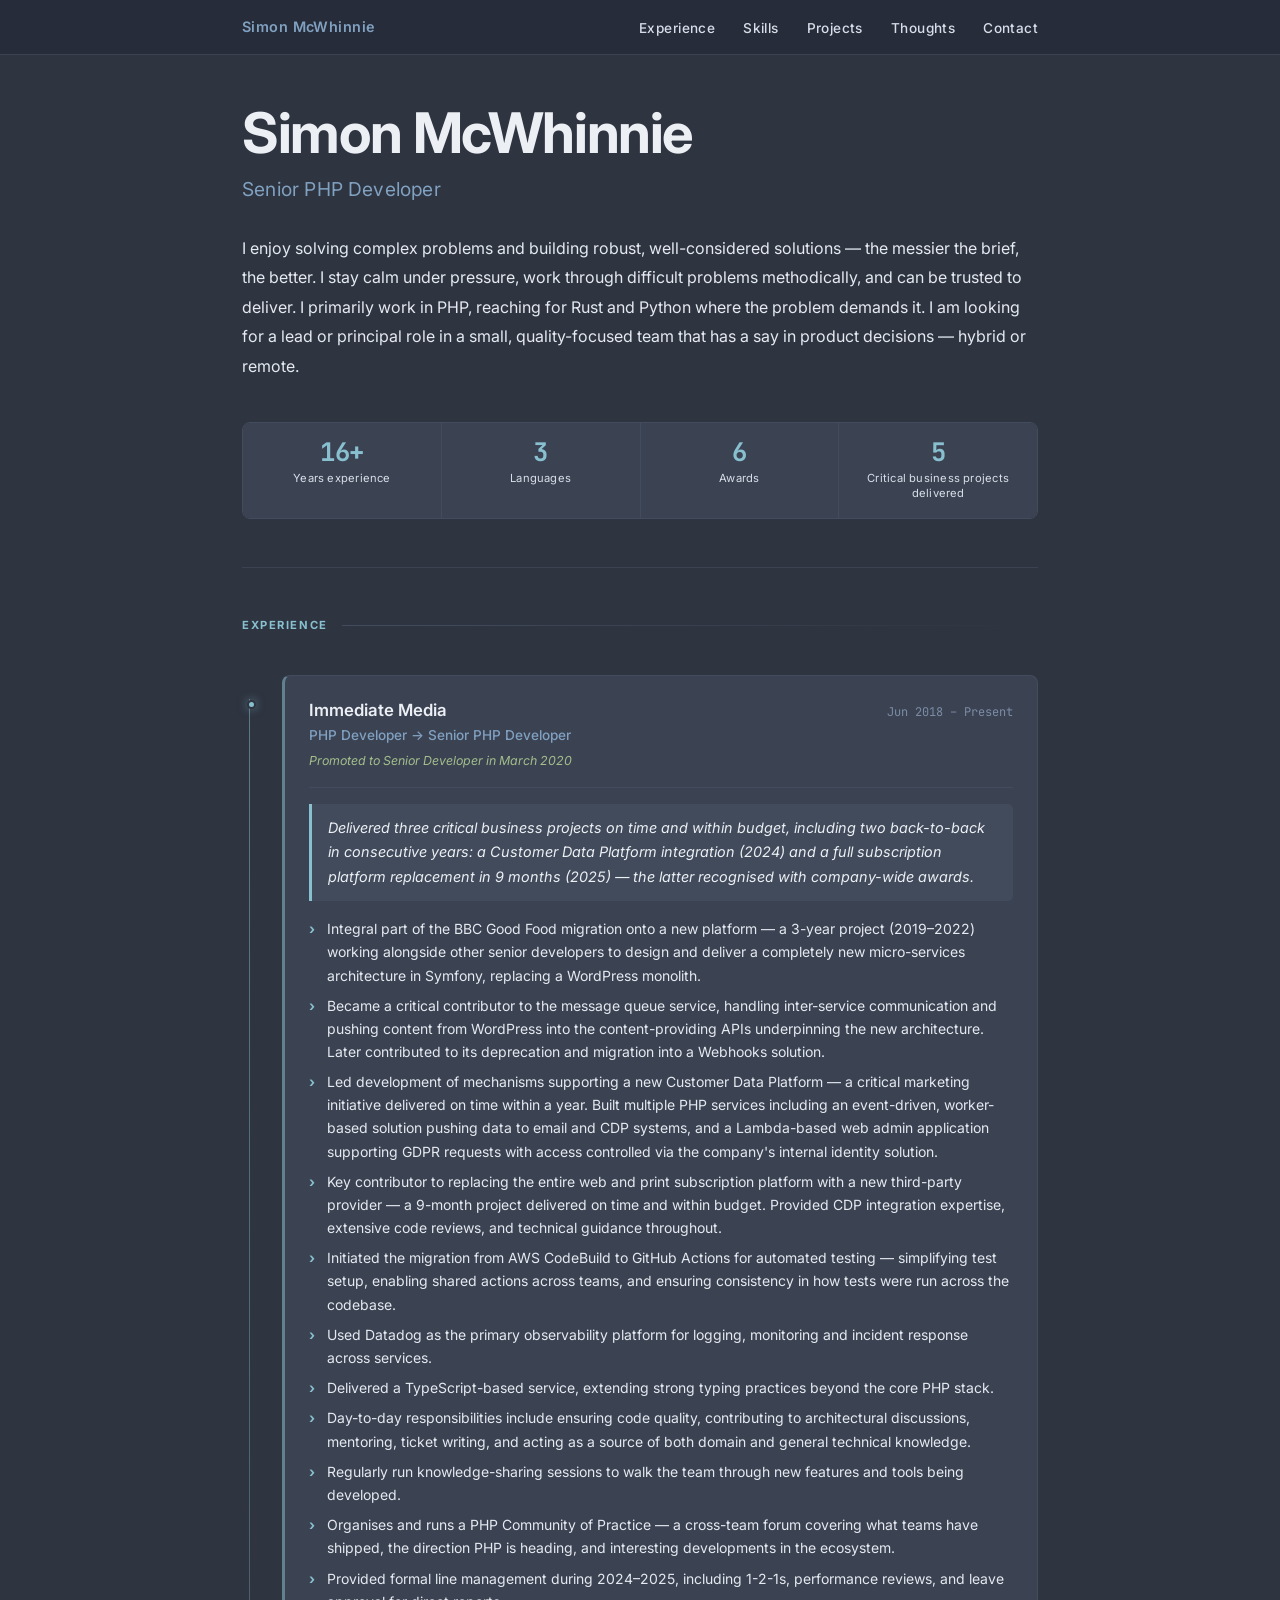
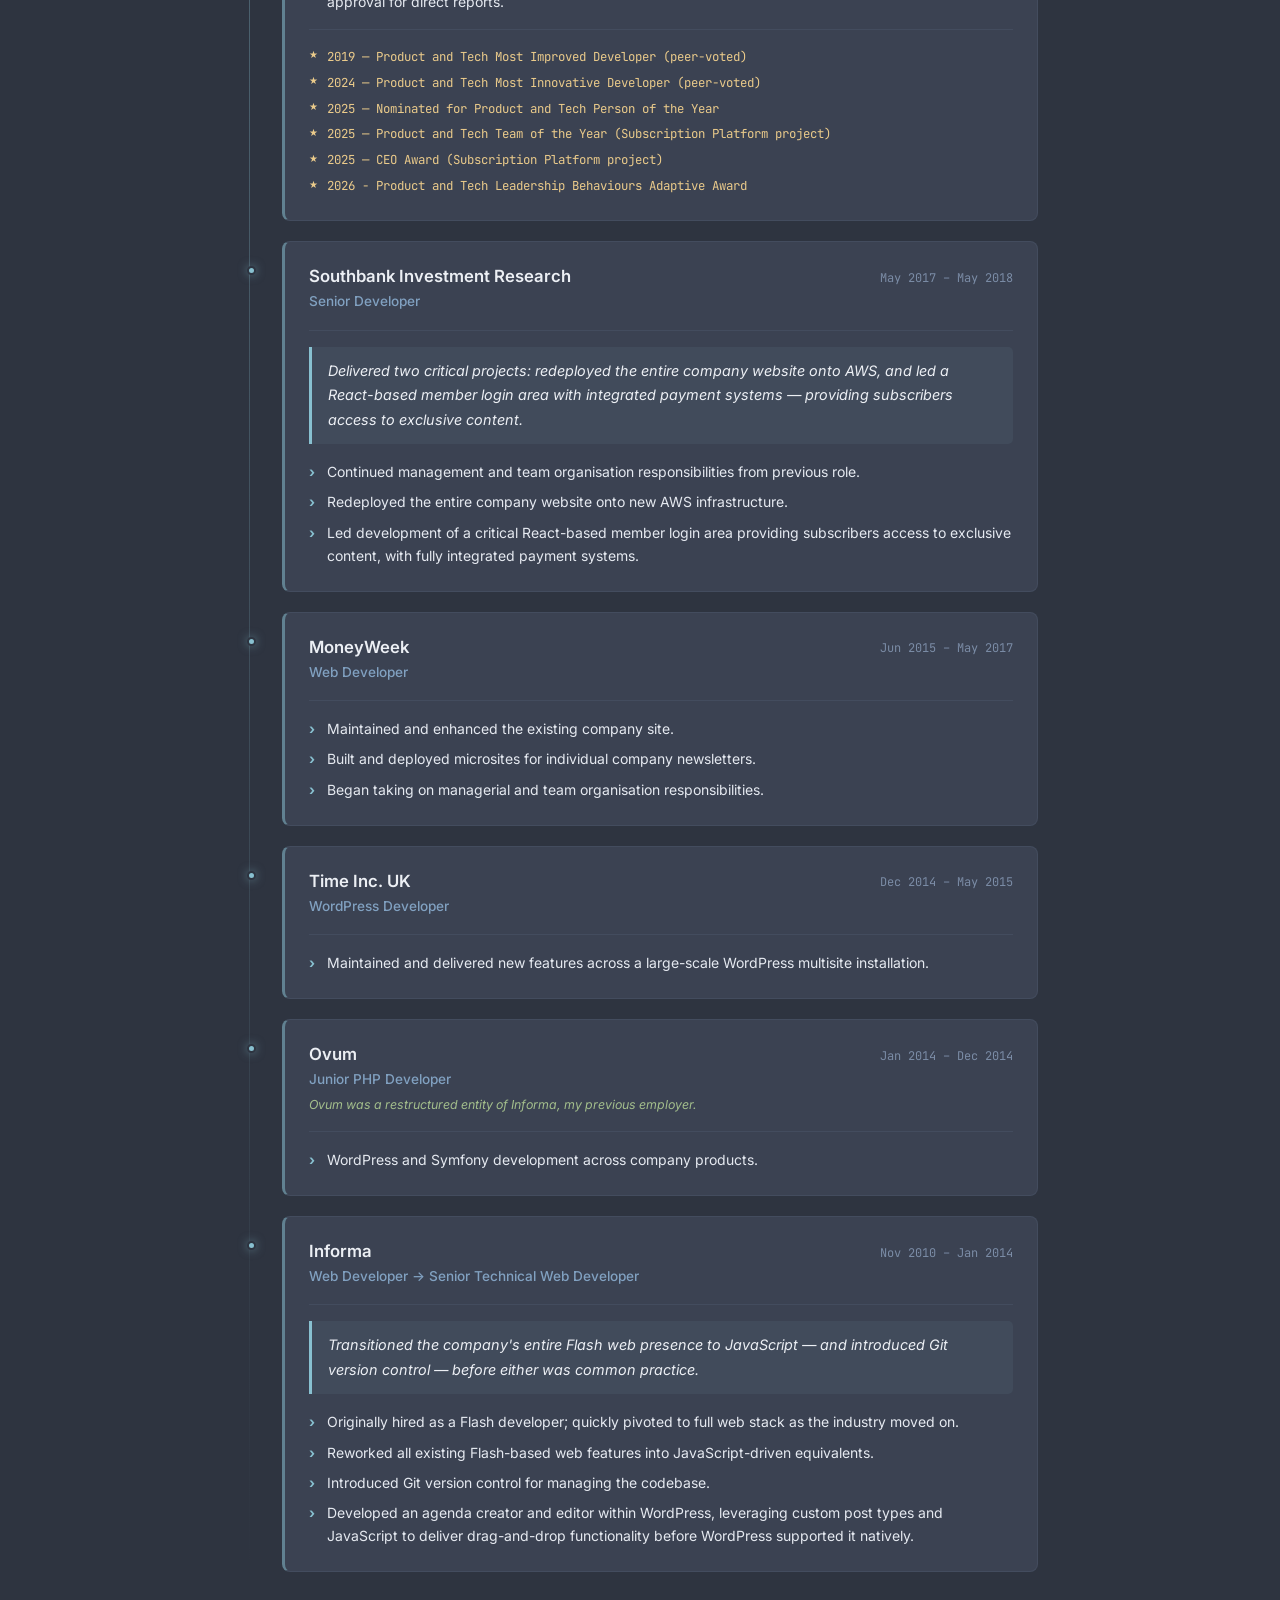
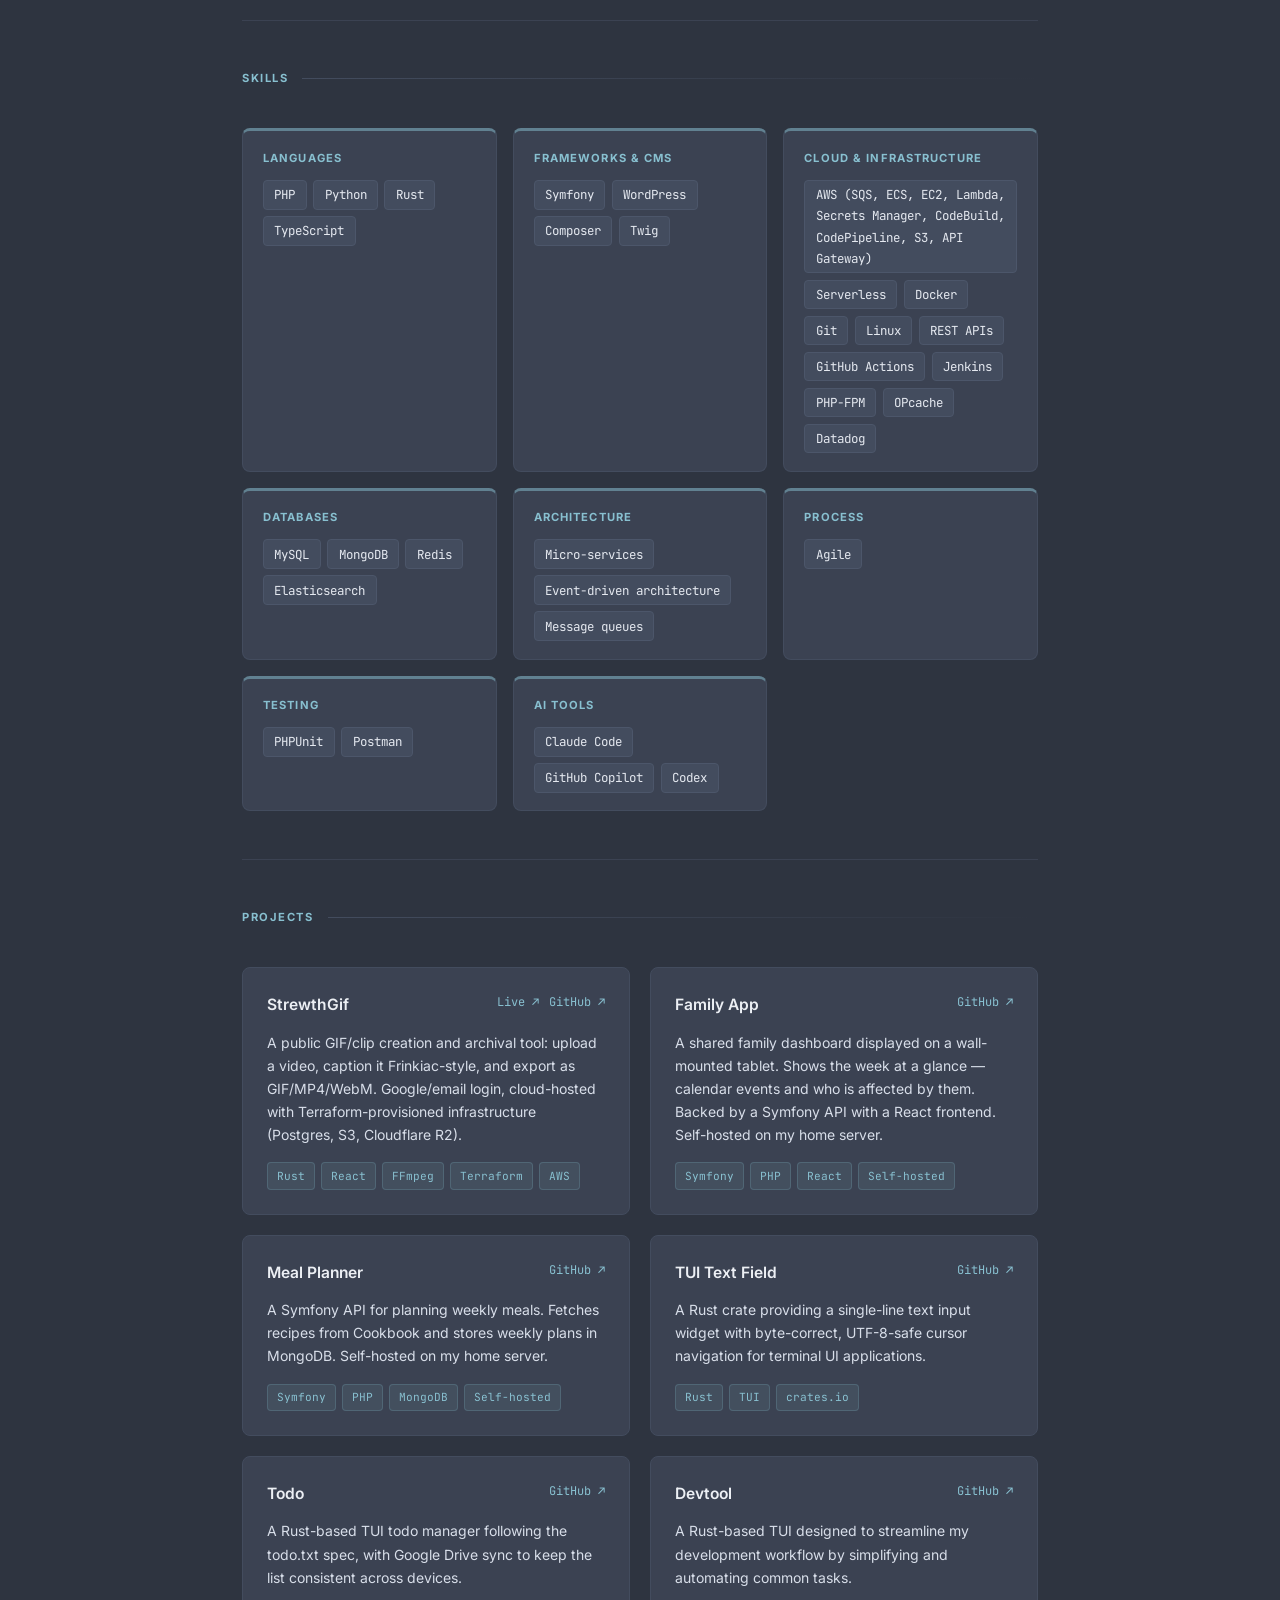
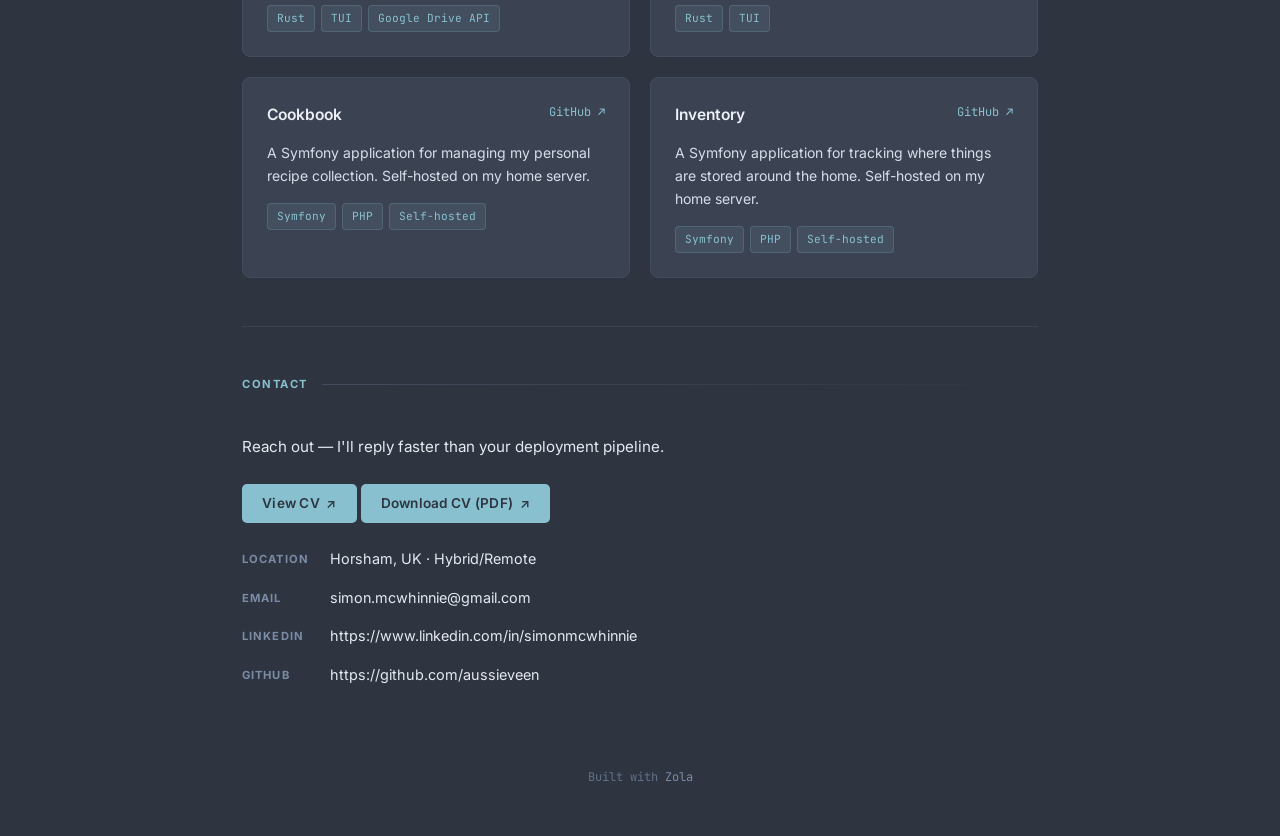
==== commit 42345aaf: "deploy: e0cf4f7a3daa3e1acf942b1c3befc6e1746e2f3a" ====
--- a/index.html
+++ b/index.html
@@ -33,7 +33,7 @@
   <section id="about" class="fade-in">
     <h1 class="hero-name">Simon McWhinnie</h1>
     <p class="hero-role">Senior PHP Developer</p>
-    <p class="hero-bio">I enjoy solving complex problems and building robust, well-considered solutions — the messier the brief, the better. I stay calm under pressure, work through difficult problems methodically, and can be trusted to deliver. I primarily work in PHP, reaching for Rust and Python where the problem demands it. I am looking for a lead or principal role in a small, quality-focused team that has a say in product decisions — hybrid or remote. The GIFs scattered through this page are a fair character reference: I am Australian, and I refuse to take things too seriously when I do not have to.</p>
+    <p class="hero-bio">I enjoy solving complex problems and building robust, well-considered solutions — the messier the brief, the better. I stay calm under pressure, work through difficult problems methodically, and can be trusted to deliver. I primarily work in PHP, reaching for Rust and Python where the problem demands it. I am looking for a lead or principal role in a small, quality-focused team that has a say in product decisions — hybrid or remote.</p>
     <div class="hero-stats">
       
       <div class="hero-stat">
@@ -236,12 +236,6 @@
   </section>
 
   
-  <div class="gif-break fade-in">
-    <img src="/sorry-for-the-pr.gif" alt="Sorry for the PR" loading="lazy">
-    <p class="gif-caption">When you have a particularly nasty pull request for someone to review</p>
-  </div>
-
-  
   <section id="skills">
     <h2 class="section-heading">Skills</h2>
     <div class="skill-groups fade-in">
@@ -368,12 +362,6 @@
       
     </div>
   </section>
-
-  
-  <div class="gif-break fade-in">
-    <img src="/itworked.gif" alt="It worked" loading="lazy">
-    <p class="gif-caption">When it works the first time</p>
-  </div>
 
   
   <section id="projects">
@@ -564,35 +552,6 @@
         </div>
       </div>
       
-    </div>
-  </section>
-
-  
-  <div class="gif-break fade-in">
-    <img src="/script-running-as-senior.gif" alt="Script running as senior" loading="lazy">
-    <p class="gif-caption">When you're absolutely certain the migration script is going to run without a hitch</p>
-  </div>
-
-  
-  <section id="thoughts">
-    <h2 class="section-heading">Thoughts</h2>
-    <div class="thoughts-grid fade-in">
-      <div class="thought-block">
-        <h3>On AI in Development</h3>
-        <p>AI is a powerful tool — and that&#x27;s exactly what it is: a tool. The developers who thrive will be those who use it with judgement, not those who outsource their thinking to it. I find I&#x27;m most useful at the intersection of the two: I understand what&#x27;s being built well enough to know when to reach for it and when not to.</p>
-      </div>
-      <div class="thought-block">
-        <h3>Outside of Work</h3>
-        <ul class="hobbies-list">
-          
-          <li>Cooking</li>
-          
-          <li>Video games</li>
-          
-          <li>Homelabbing</li>
-          
-        </ul>
-      </div>
     </div>
   </section>
 
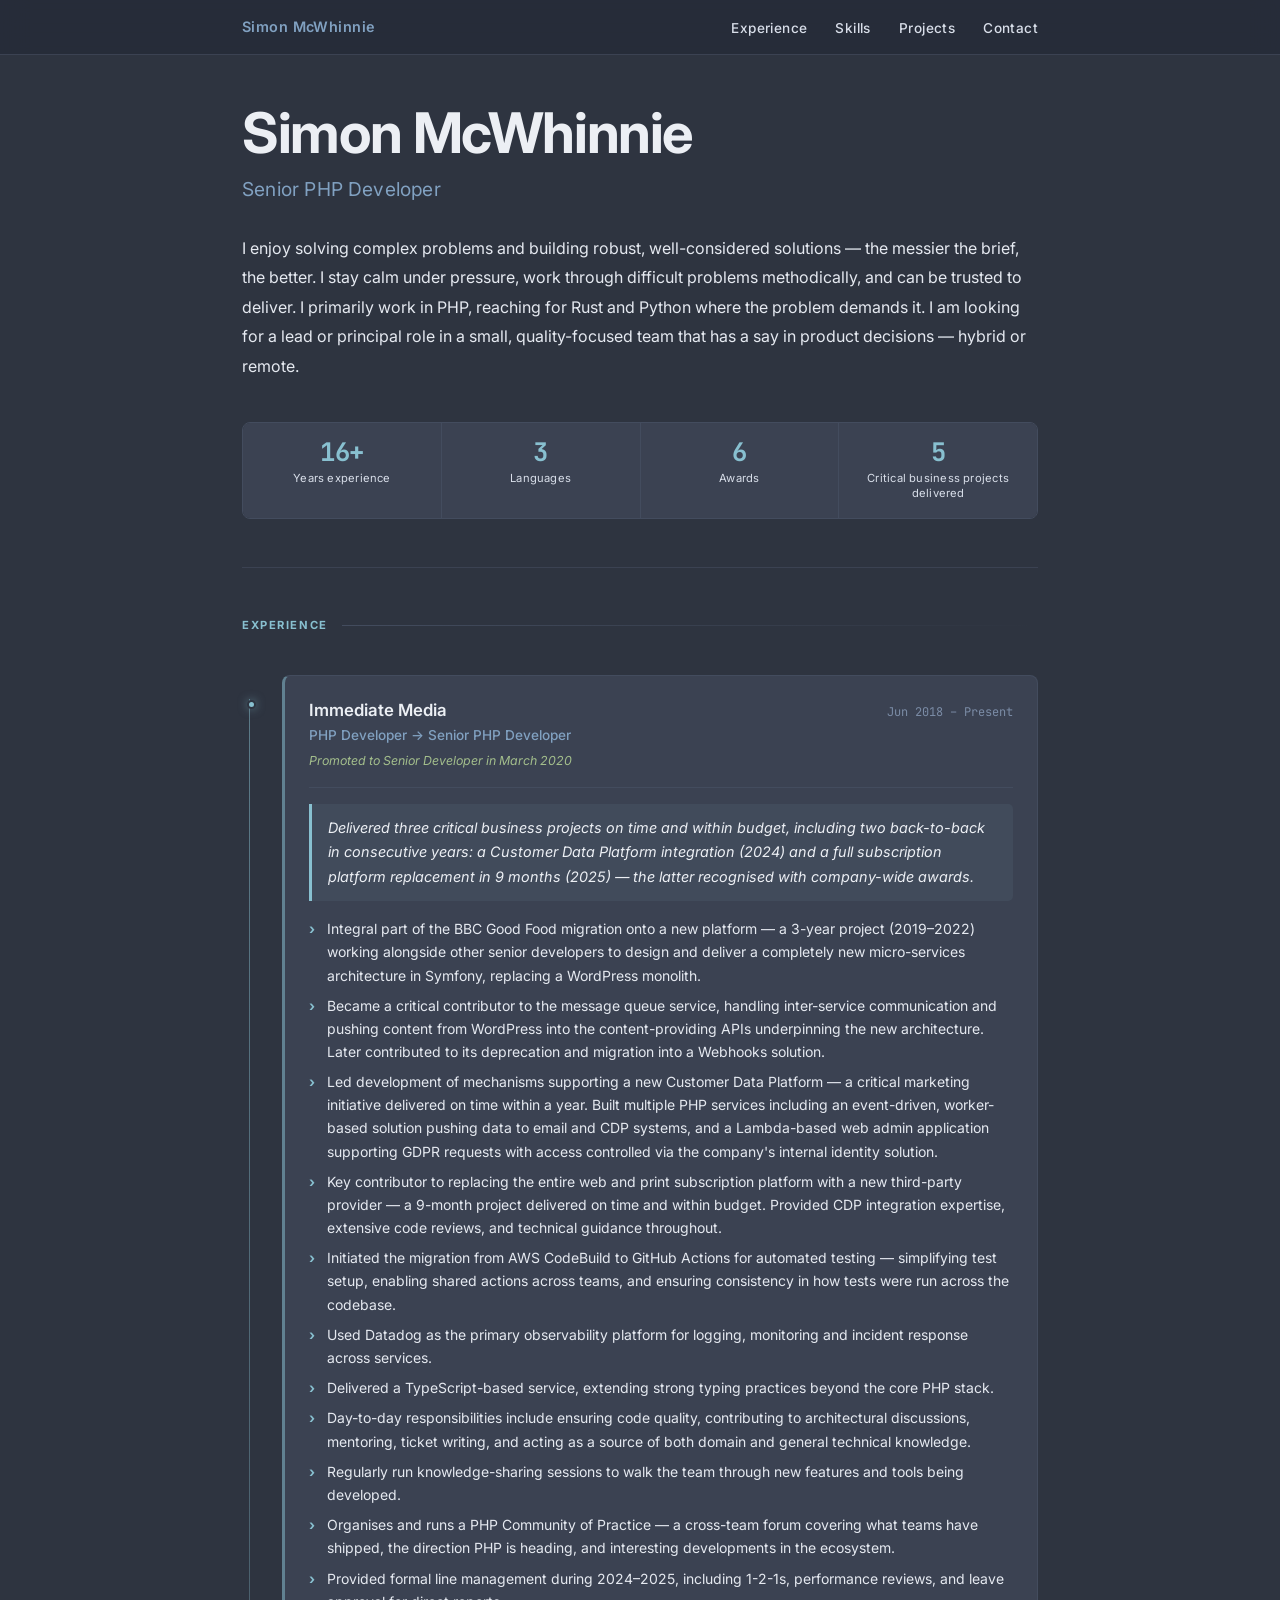
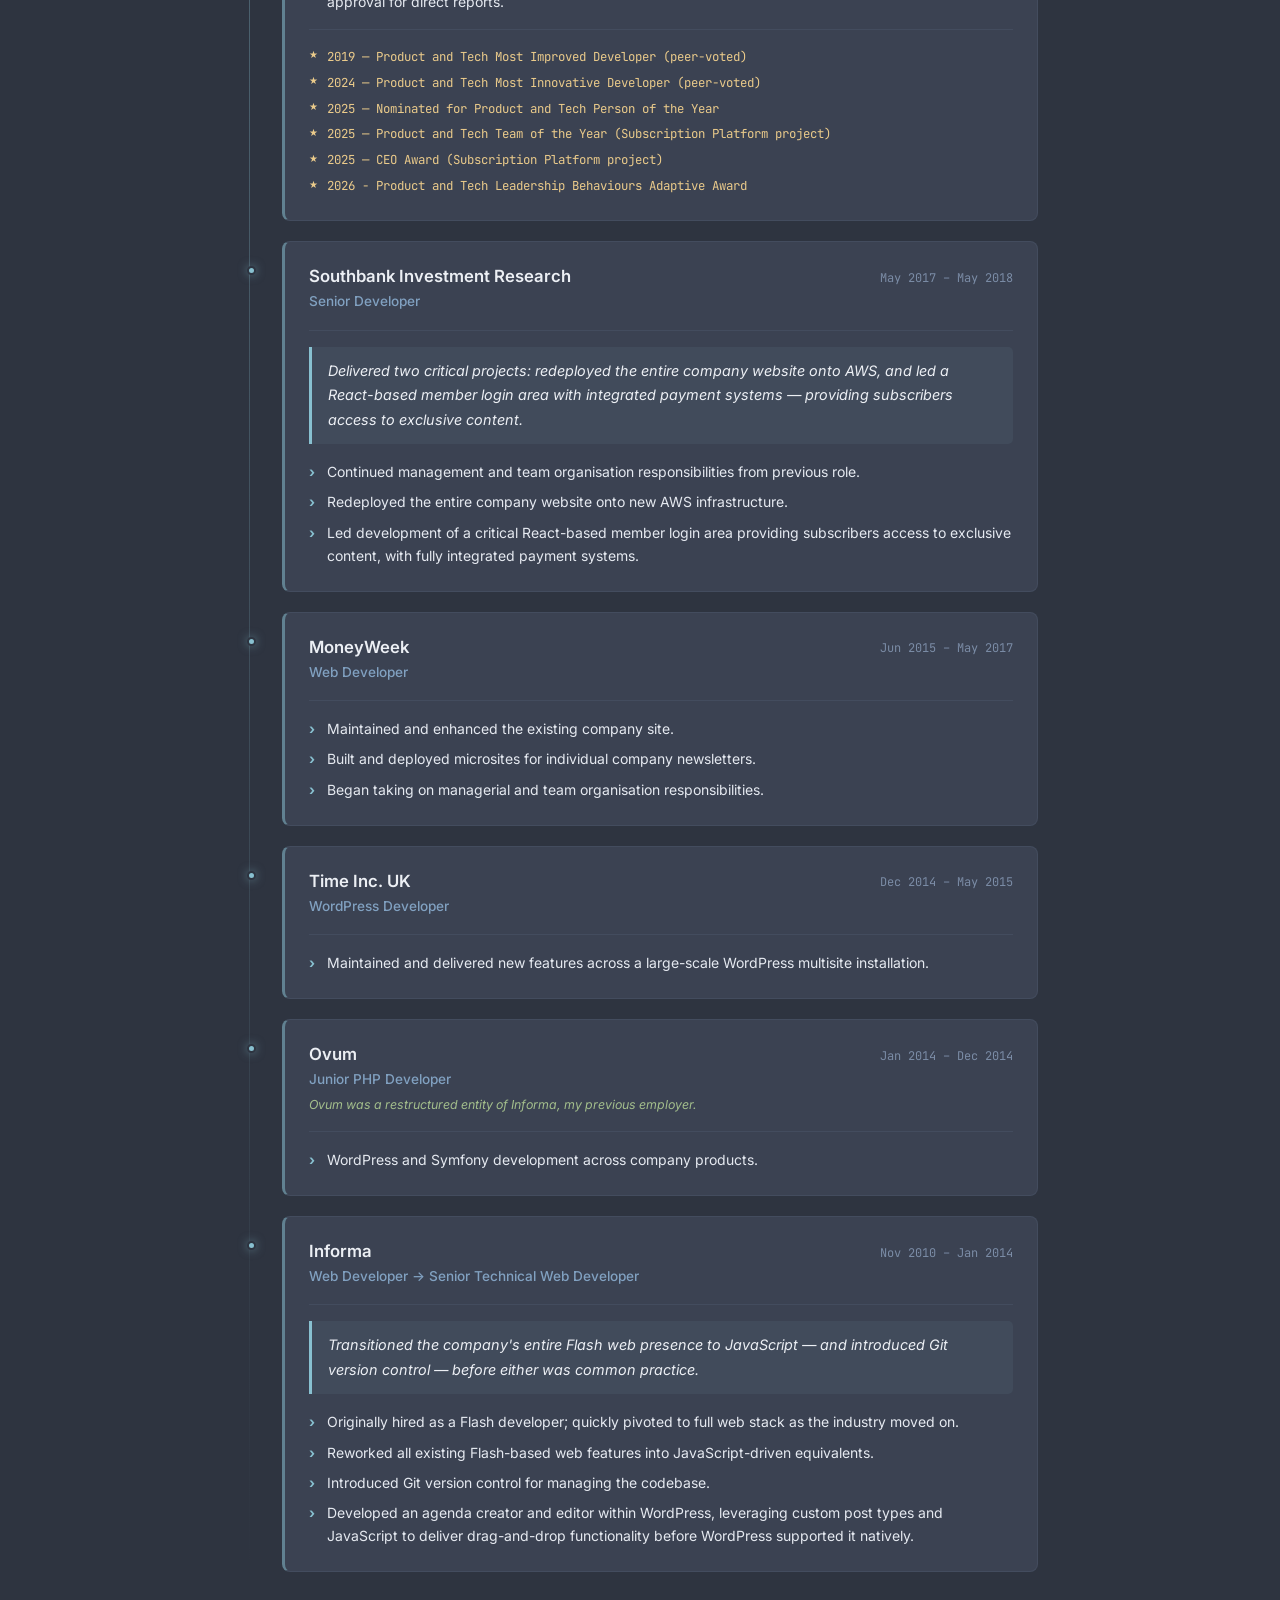
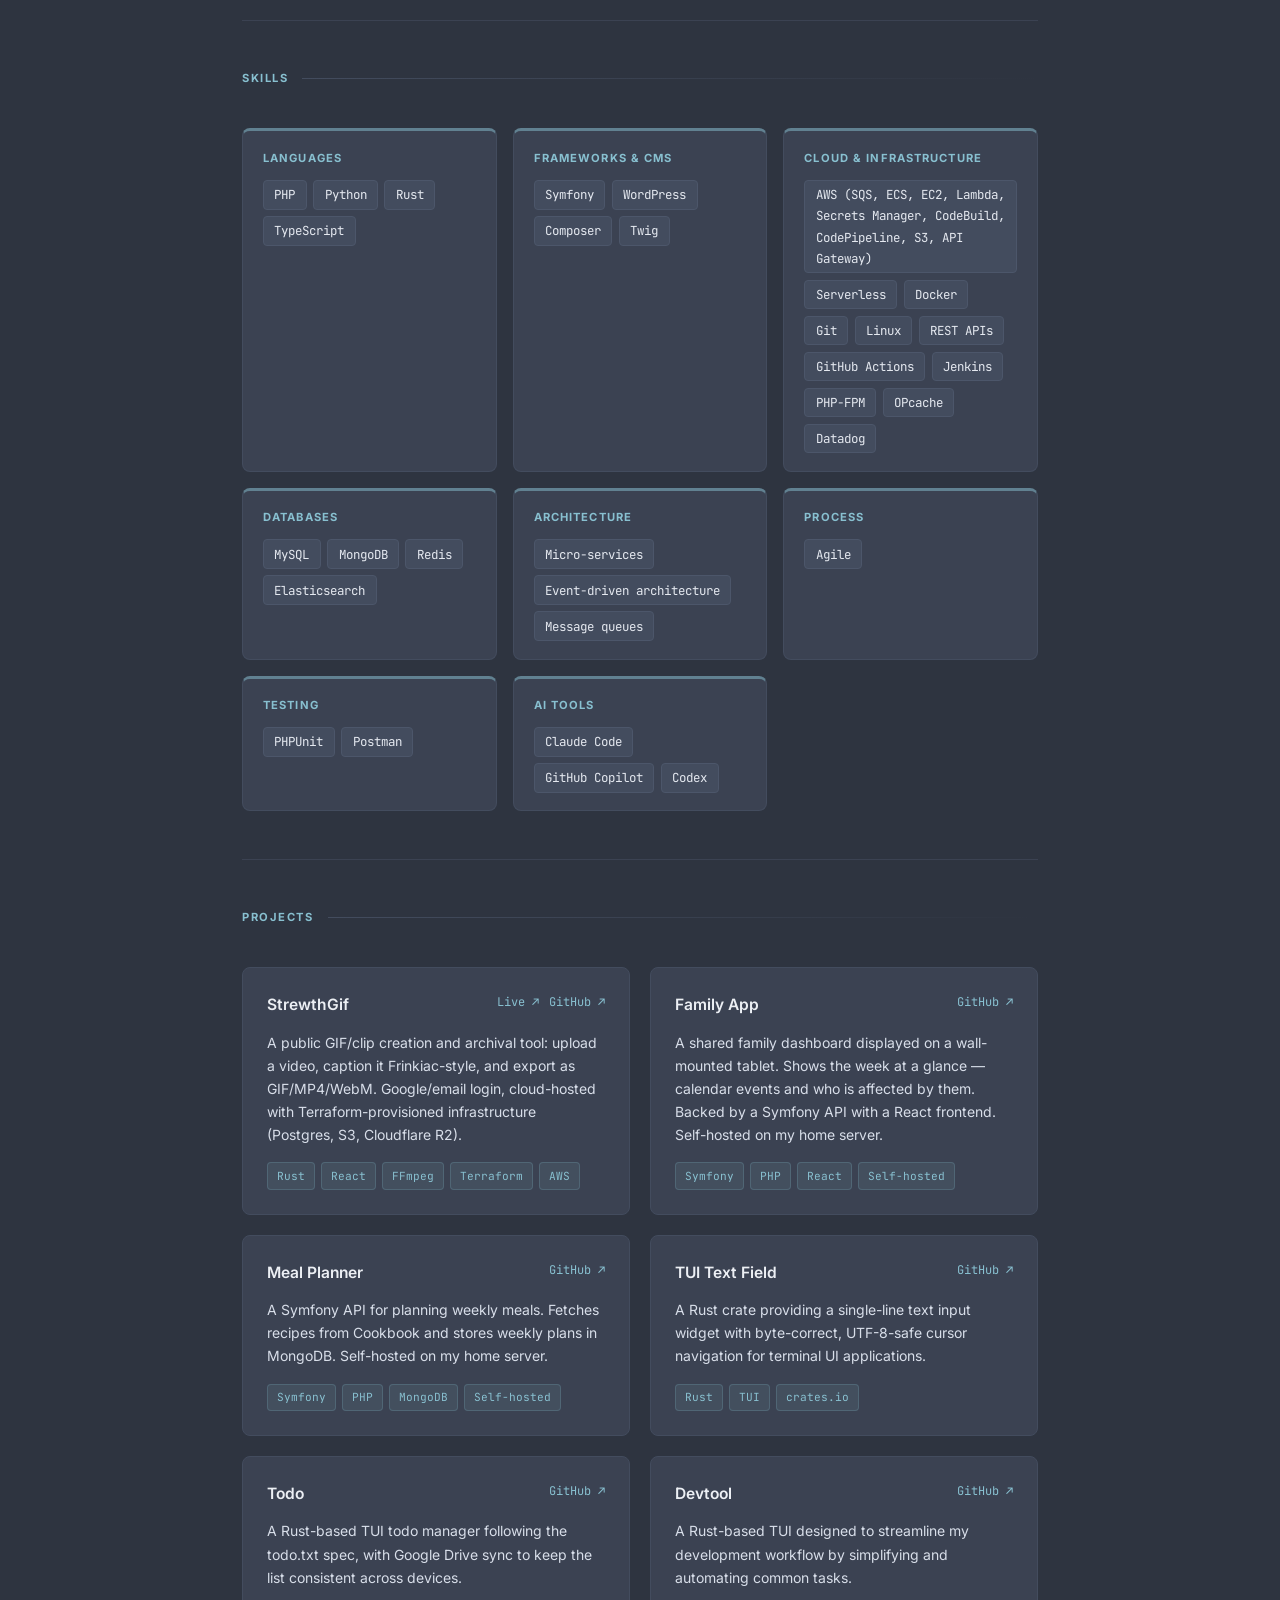
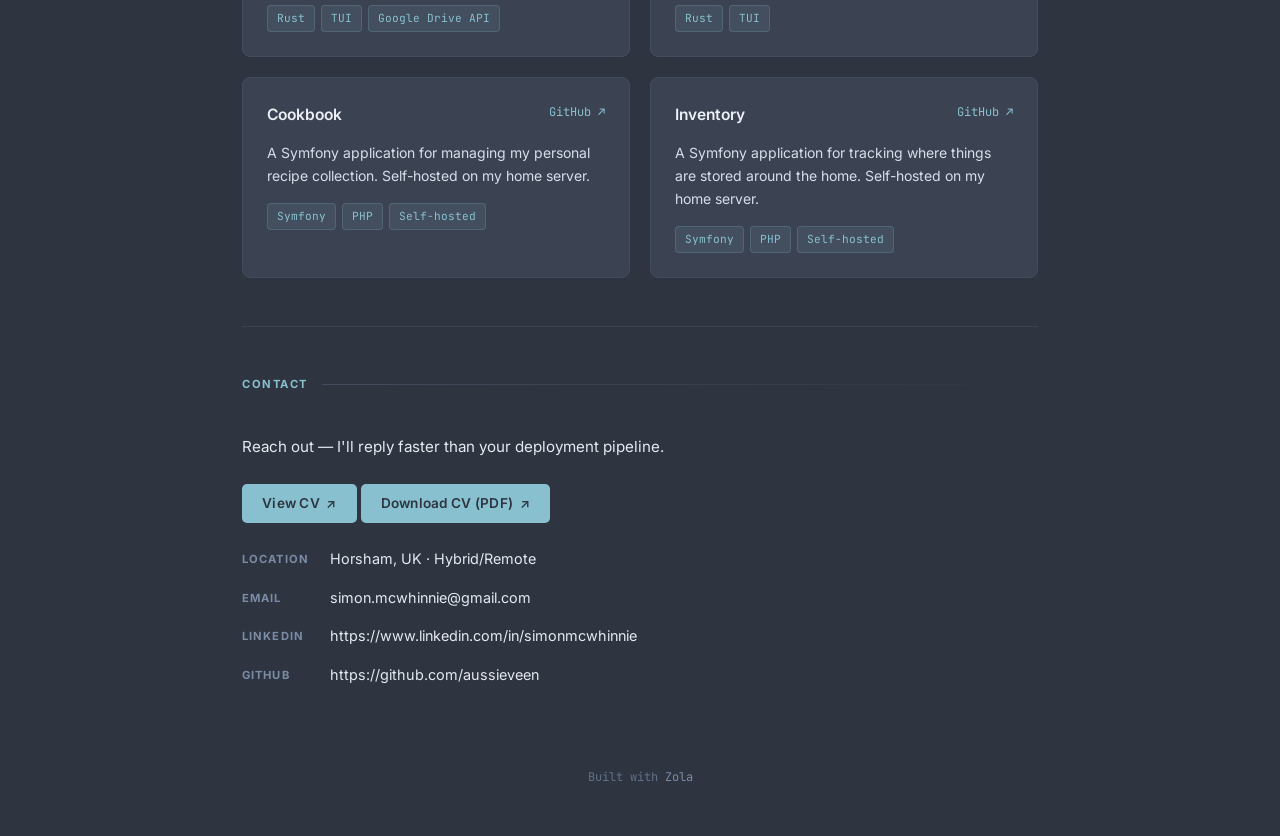
==== commit 9128a7b7: "deploy: 9c99118896d2c7e70e6addd9d558704e40f8cea6" ====
--- a/index.html
+++ b/index.html
@@ -21,7 +21,6 @@
       <li><a href="#experience">Experience</a></li>
       <li><a href="#skills">Skills</a></li>
       <li><a href="#projects">Projects</a></li>
-      <li><a href="#thoughts">Thoughts</a></li>
       <li><a href="#contact">Contact</a></li>
     </ul>
   </div>
